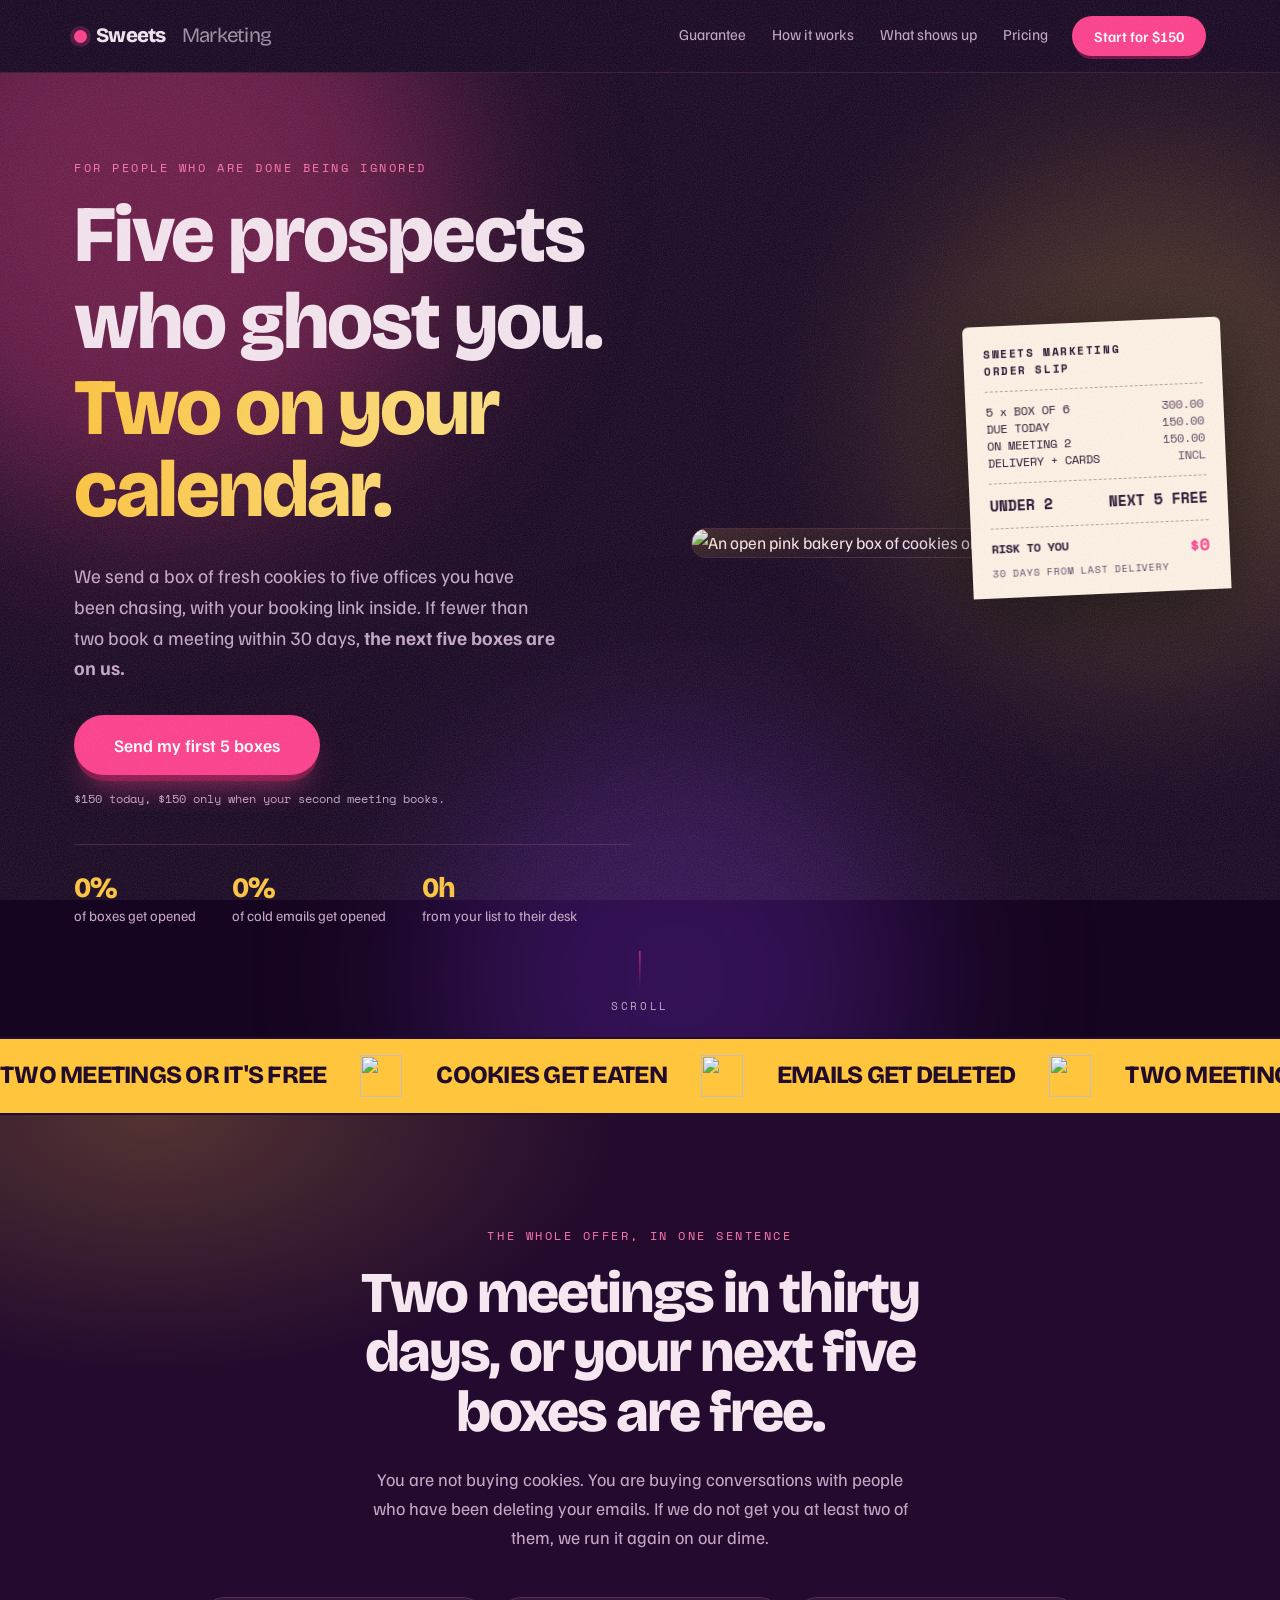
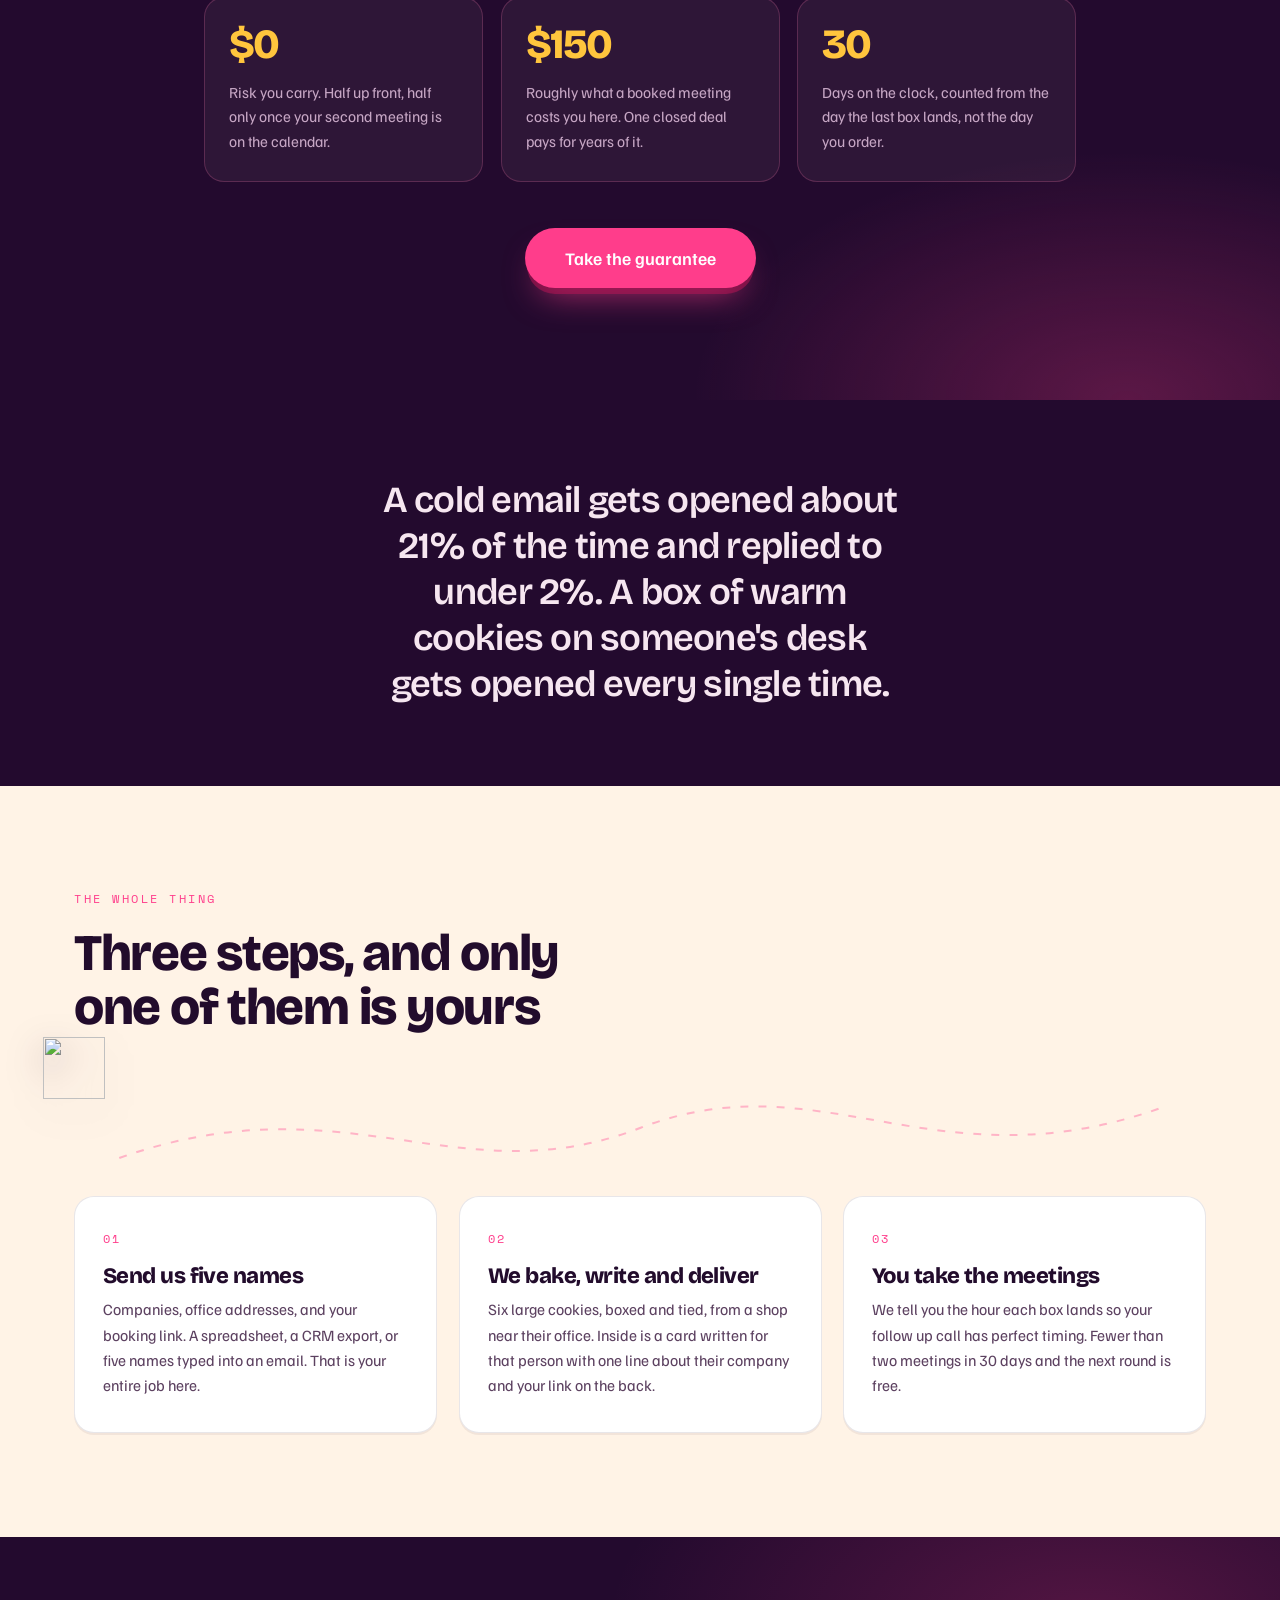
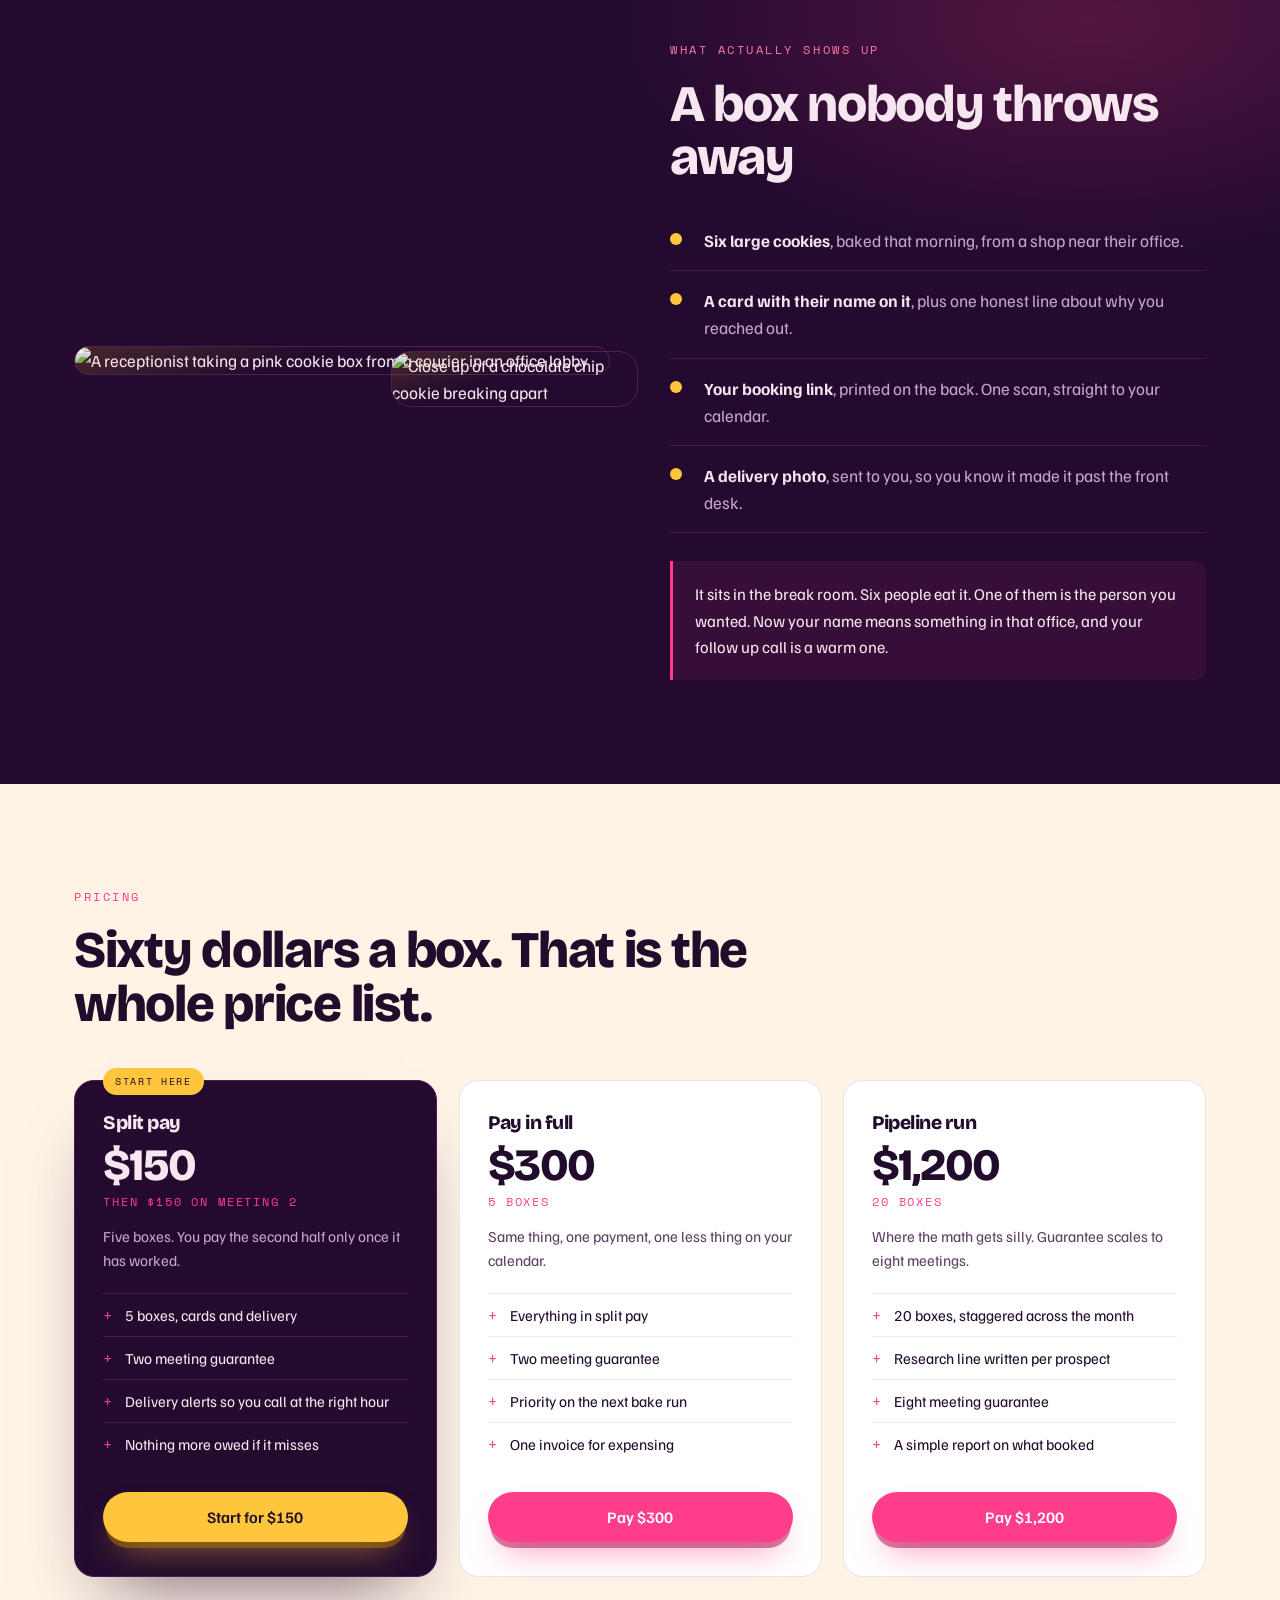
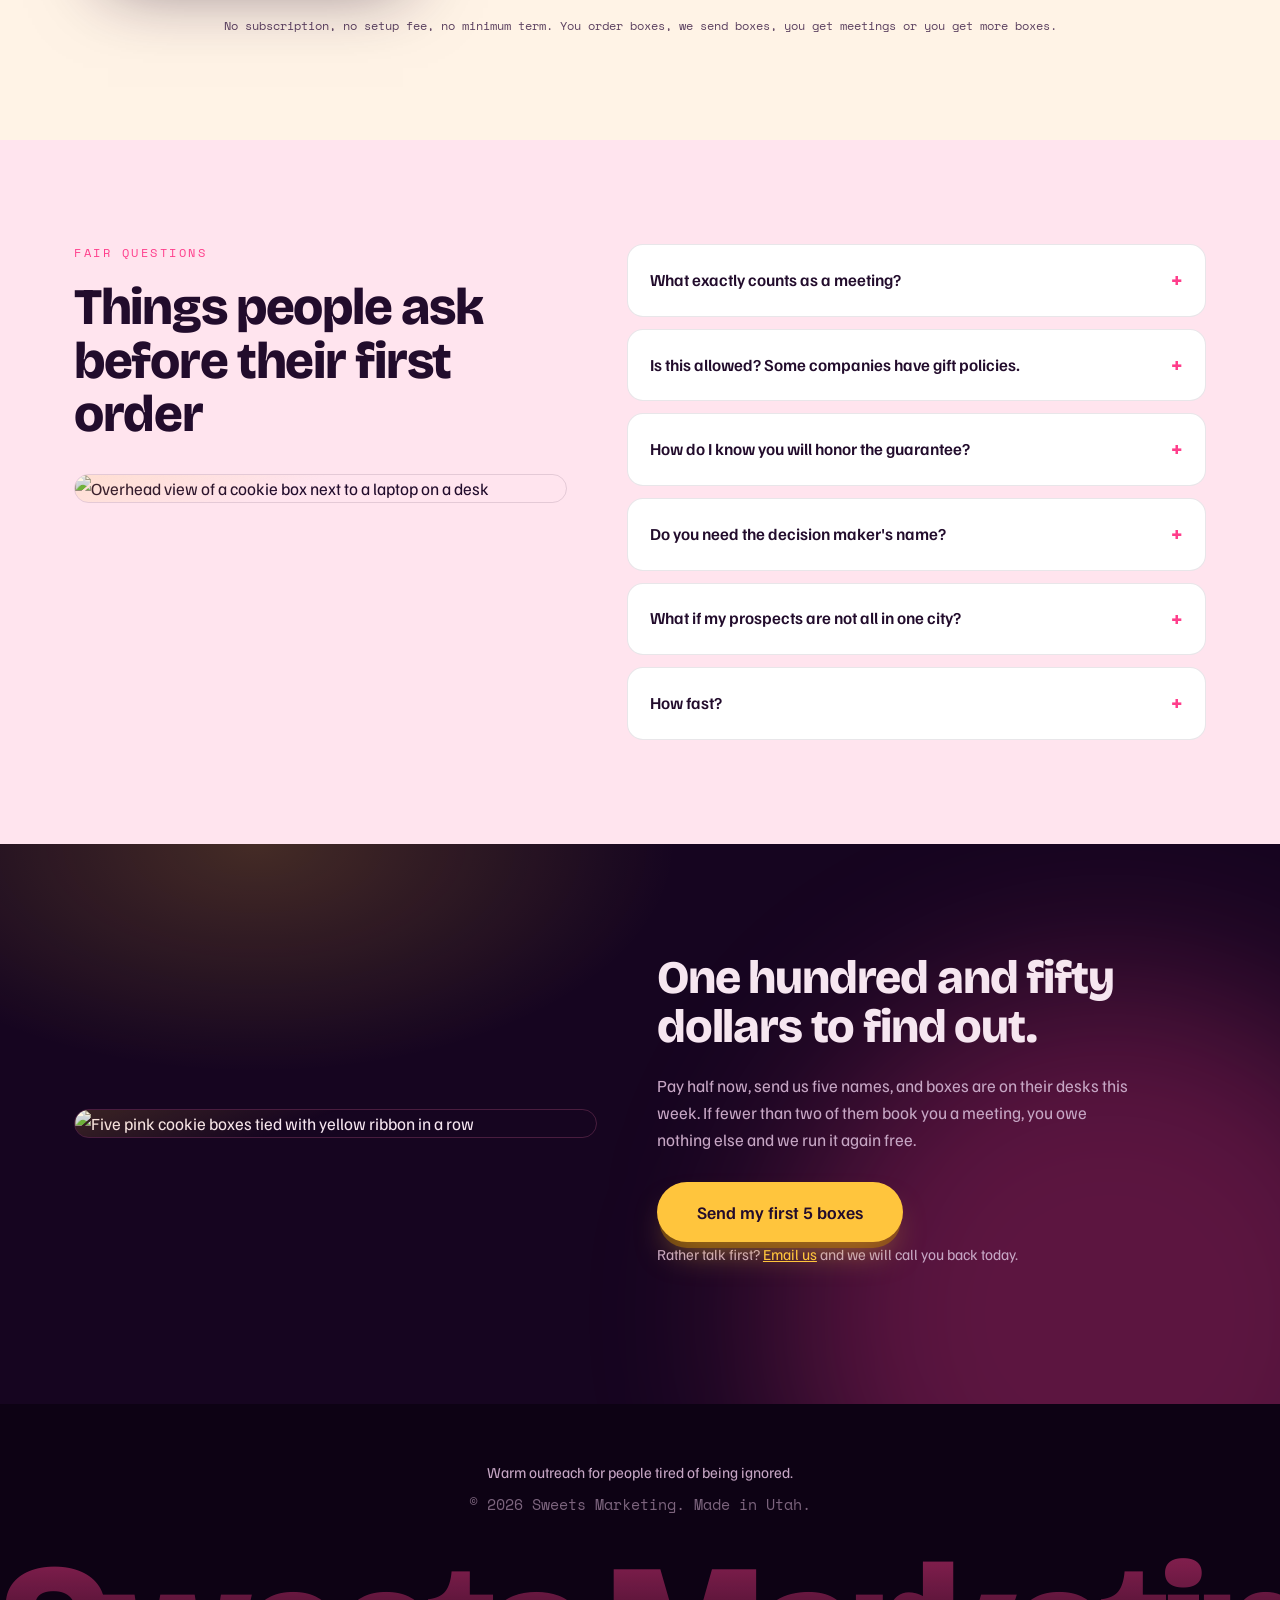
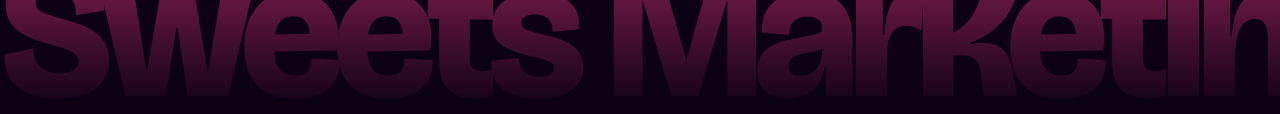
==== sweets-marketing/index.html @ 9cd5ca2c "Add files via upload" ====
<!DOCTYPE html>
<html lang="en">
<head>
<meta charset="utf-8">
<meta name="viewport" content="width=device-width, initial-scale=1">
<title>Sweets Marketing: get the meeting, or the next five boxes are free</title>
<meta name="description" content="We send fresh cookies to five prospects who have been ignoring you, with your booking link inside. If fewer than two book a meeting in 30 days, the next five boxes are on us.">
<meta property="og:title" content="Sweets Marketing">
<meta property="og:description" content="Five prospects who ghost you. Two on your calendar. Or the next five boxes are free.">
<meta property="og:type" content="website">
<link rel="icon" href="favicon.svg" type="image/svg+xml">
<link rel="preconnect" href="https://fonts.googleapis.com">
<link rel="preconnect" href="https://fonts.gstatic.com" crossorigin>
<link rel="preconnect" href="https://d8j0ntlcm91z4.cloudfront.net" crossorigin>
<link href="https://fonts.googleapis.com/css2?family=Bricolage+Grotesque:opsz,wght@12..96,400;12..96,600;12..96,800&family=Familjen+Grotesk:wght@400;500;600&family=Space+Mono:wght@400;700&display=swap" rel="stylesheet">
<link rel="stylesheet" href="styles.css">
</head>
<body>

<a class="skip" href="#main">Skip to content</a>

<!-- ============ PRELOADER ============ -->
<div class="loader" id="loader" aria-hidden="true">
  <div class="loader-panel loader-top"></div>
  <div class="loader-panel loader-bottom"></div>
  <div class="loader-mid">
    <img class="loader-cookie" src="https://d8j0ntlcm91z4.cloudfront.net/user_3GlxtuR31GnnSqn9fHPKVo3DxuT/hf_20260804_172902_8c42ba6e-61e8-413e-8ecc-aa23f983bc54.png" alt="">
    <p class="loader-word">Sweets Marketing</p>
    <div class="loader-bar"><span id="loader-fill"></span></div>
  </div>
</div>

<!-- ============ CHROME ============ -->
<div class="progress" id="progress" aria-hidden="true"></div>
<div class="cursor" id="cursor" aria-hidden="true"></div>
<div class="cursor-dot" id="cursor-dot" aria-hidden="true"></div>
<div class="grain" aria-hidden="true"></div>

<header class="nav" id="nav">
  <div class="shell nav-inner">
    <a class="wordmark" href="#top" data-magnet>
      <span class="wordmark-dot" aria-hidden="true"></span>
      Sweets<span class="wordmark-thin">Marketing</span>
    </a>
    <nav class="nav-links" aria-label="Sections">
      <a href="#guarantee">Guarantee</a>
      <a href="#how">How it works</a>
      <a href="#box">What shows up</a>
      <a href="#pricing">Pricing</a>
    </nav>
    <button class="btn btn-small" type="button" data-checkout="starter" data-magnet><span>Start for $150</span></button>
  </div>
</header>

<main id="main">

  <!-- ============ HERO ============ -->
  <section class="hero" id="top">
    <div class="blob blob-a" aria-hidden="true"></div>
    <div class="blob blob-b" aria-hidden="true"></div>
    <div class="blob blob-c" aria-hidden="true"></div>
    <canvas class="sprinkles" id="sprinkles" aria-hidden="true"></canvas>

    <div class="floaters" aria-hidden="true">
      <img class="float f1" data-depth="0.09" data-spin="14" src="https://d8j0ntlcm91z4.cloudfront.net/user_3GlxtuR31GnnSqn9fHPKVo3DxuT/hf_20260804_172902_8c42ba6e-61e8-413e-8ecc-aa23f983bc54.png" alt="">
      <img class="float f2" data-depth="0.16" data-spin="-9" src="https://d8j0ntlcm91z4.cloudfront.net/user_3GlxtuR31GnnSqn9fHPKVo3DxuT/hf_20260804_172912_1558d1ab-7e1f-42d1-8934-46a6694769d1.png" alt="">
      <img class="float f3" data-depth="0.22" data-spin="7" src="https://d8j0ntlcm91z4.cloudfront.net/user_3GlxtuR31GnnSqn9fHPKVo3DxuT/hf_20260804_172908_328d2f02-f7c8-403e-85eb-3e311b74b367.png" alt="">
      <img class="float f4" data-depth="0.12" data-spin="-16" src="https://d8j0ntlcm91z4.cloudfront.net/user_3GlxtuR31GnnSqn9fHPKVo3DxuT/hf_20260804_172916_f8839bfc-f475-4c8d-8e52-e5a1a3b38341.png" alt="">
      <img class="float f5" data-depth="0.2" data-spin="11" src="https://d8j0ntlcm91z4.cloudfront.net/user_3GlxtuR31GnnSqn9fHPKVo3DxuT/hf_20260804_172920_1b2785ac-4a11-4ca2-a032-2c6cba04c55d.png" alt="">
      <img class="float f6" data-depth="0.07" data-spin="-6" src="https://d8j0ntlcm91z4.cloudfront.net/user_3GlxtuR31GnnSqn9fHPKVo3DxuT/hf_20260804_172902_8c42ba6e-61e8-413e-8ecc-aa23f983bc54.png" alt="">
    </div>

    <div class="shell hero-grid">
      <div class="hero-copy">
        <p class="eyebrow" data-fade>For people who are done being ignored</p>

        <h1 class="hero-title">
          <span class="line"><span class="line-in">Five prospects</span></span>
          <span class="line"><span class="line-in">who ghost you.</span></span>
          <span class="line"><span class="line-in hl">Two on your calendar.</span></span>
        </h1>

        <p class="lede" data-fade>
          We send a box of fresh cookies to five offices you have been chasing, with your
          booking link inside. If fewer than two book a meeting within 30 days,
          <b>the next five boxes are on us.</b>
        </p>

        <div class="hero-cta" data-fade>
          <button class="btn btn-lg" type="button" data-checkout="starter" data-magnet><span>Send my first 5 boxes</span></button>
          <p class="hero-cta-note">$150 today, $150 only when your second meeting books.</p>
        </div>

        <ul class="hero-marks" data-fade>
          <li><strong data-count="100" data-suffix="%">0%</strong> of boxes get opened</li>
          <li><strong data-count="21" data-suffix="%">0%</strong> of cold emails get opened</li>
          <li><strong data-count="48" data-suffix="h">0h</strong> from your list to their desk</li>
        </ul>
      </div>

      <div class="hero-visual">
        <div class="hero-frame" data-reveal>
          <img class="hero-img" src="https://d8j0ntlcm91z4.cloudfront.net/user_3GlxtuR31GnnSqn9fHPKVo3DxuT/hf_20260804_170503_af47d440-0a0b-48b2-971e-ca4f7b4da004.png" alt="An open pink bakery box of cookies on an office reception desk">
        </div>

        <div class="ticket" data-tilt aria-label="Sample order">
          <div class="ticket-body">
            <p class="ticket-head">SWEETS MARKETING<br>ORDER SLIP</p>
            <div class="ticket-rule"></div>
            <dl class="ticket-lines">
              <div><dt>5 x BOX OF 6</dt><dd>300.00</dd></div>
              <div><dt>DUE TODAY</dt><dd>150.00</dd></div>
              <div><dt>ON MEETING 2</dt><dd>150.00</dd></div>
              <div><dt>DELIVERY + CARDS</dt><dd>INCL</dd></div>
            </dl>
            <div class="ticket-rule"></div>
            <div class="ticket-total"><span>UNDER 2</span><span>NEXT 5 FREE</span></div>
            <div class="ticket-rule"></div>
            <p class="ticket-out">RISK TO YOU <b>$0</b></p>
            <p class="ticket-fine">30 DAYS FROM LAST DELIVERY</p>
          </div>
          <div class="ticket-tear" aria-hidden="true"></div>
        </div>
      </div>
    </div>

    <div class="scroll-hint" aria-hidden="true"><span></span>scroll</div>
  </section>

  <!-- ============ MARQUEE ============ -->
  <div class="marquee" id="marquee" aria-hidden="true">
    <div class="marquee-track" id="marquee-track">
      <div class="marquee-set">
        <span>Two meetings or it's free</span><img src="https://d8j0ntlcm91z4.cloudfront.net/user_3GlxtuR31GnnSqn9fHPKVo3DxuT/hf_20260804_172902_8c42ba6e-61e8-413e-8ecc-aa23f983bc54.png" alt="">
        <span>Cookies get eaten</span><img src="https://d8j0ntlcm91z4.cloudfront.net/user_3GlxtuR31GnnSqn9fHPKVo3DxuT/hf_20260804_172912_1558d1ab-7e1f-42d1-8934-46a6694769d1.png" alt="">
        <span>Emails get deleted</span><img src="https://d8j0ntlcm91z4.cloudfront.net/user_3GlxtuR31GnnSqn9fHPKVo3DxuT/hf_20260804_172916_f8839bfc-f475-4c8d-8e52-e5a1a3b38341.png" alt="">
      </div>
      <div class="marquee-set">
        <span>Two meetings or it's free</span><img src="https://d8j0ntlcm91z4.cloudfront.net/user_3GlxtuR31GnnSqn9fHPKVo3DxuT/hf_20260804_172902_8c42ba6e-61e8-413e-8ecc-aa23f983bc54.png" alt="">
        <span>Cookies get eaten</span><img src="https://d8j0ntlcm91z4.cloudfront.net/user_3GlxtuR31GnnSqn9fHPKVo3DxuT/hf_20260804_172912_1558d1ab-7e1f-42d1-8934-46a6694769d1.png" alt="">
        <span>Emails get deleted</span><img src="https://d8j0ntlcm91z4.cloudfront.net/user_3GlxtuR31GnnSqn9fHPKVo3DxuT/hf_20260804_172916_f8839bfc-f475-4c8d-8e52-e5a1a3b38341.png" alt="">
      </div>
    </div>
  </div>

  <!-- ============ GUARANTEE ============ -->
  <section class="guarantee" id="guarantee">
    <img class="drift drift-a" data-depth="0.12" src="https://d8j0ntlcm91z4.cloudfront.net/user_3GlxtuR31GnnSqn9fHPKVo3DxuT/hf_20260804_172920_1b2785ac-4a11-4ca2-a032-2c6cba04c55d.png" alt="" aria-hidden="true">
    <div class="shell guarantee-inner">
      <p class="eyebrow" data-fade>The whole offer, in one sentence</p>
      <h2 class="guarantee-line" data-split>Two meetings in thirty days, or your next five boxes are free.</h2>
      <p class="guarantee-sub" data-fade>
        You are not buying cookies. You are buying conversations with people who have been
        deleting your emails. If we do not get you at least two of them, we run it again on our dime.
      </p>
      <div class="guarantee-grid">
        <div class="gcard" data-tilt>
          <span class="gcard-num">$0</span>
          <p>Risk you carry. Half up front, half only once your second meeting is on the calendar.</p>
        </div>
        <div class="gcard" data-tilt>
          <span class="gcard-num">$150</span>
          <p>Roughly what a booked meeting costs you here. One closed deal pays for years of it.</p>
        </div>
        <div class="gcard" data-tilt>
          <span class="gcard-num">30</span>
          <p>Days on the clock, counted from the day the last box lands, not the day you order.</p>
        </div>
      </div>
      <button class="btn btn-lg" type="button" data-checkout="starter" data-magnet><span>Take the guarantee</span></button>
    </div>
  </section>

  <!-- ============ BAND ============ -->
  <section class="band">
    <div class="shell">
      <p class="band-line" data-split>
        A cold email gets opened about 21% of the time and replied to under 2%.
        A box of warm cookies on someone's desk gets opened every single time.
      </p>
    </div>
  </section>

  <!-- ============ JOURNEY ============ -->
  <section class="how" id="how">
    <div class="how-sticky">
      <div class="shell">
        <p class="eyebrow eyebrow-dark" data-fade>The whole thing</p>
        <h2 class="section-title" data-split>Three steps, and only one of them is yours</h2>

        <div class="track" aria-hidden="true">
          <svg class="track-svg" viewBox="0 0 1000 120" preserveAspectRatio="none">
            <path id="journey" d="M 40 90 C 240 10, 340 130, 500 60 C 660 -10, 760 120, 960 40" fill="none" stroke="rgba(255,61,139,.35)" stroke-width="2" stroke-dasharray="7 9"/>
          </svg>
          <img class="traveler" id="traveler" src="https://d8j0ntlcm91z4.cloudfront.net/user_3GlxtuR31GnnSqn9fHPKVo3DxuT/hf_20260804_172902_8c42ba6e-61e8-413e-8ecc-aa23f983bc54.png" alt="">
        </div>

        <ol class="steps">
          <li class="step" data-tilt>
            <span class="step-num">01</span>
            <h3>Send us five names</h3>
            <p>Companies, office addresses, and your booking link. A spreadsheet, a CRM export, or five names typed into an email. That is your entire job here.</p>
          </li>
          <li class="step" data-tilt>
            <span class="step-num">02</span>
            <h3>We bake, write and deliver</h3>
            <p>Six large cookies, boxed and tied, from a shop near their office. Inside is a card written for that person with one line about their company and your link on the back.</p>
          </li>
          <li class="step" data-tilt>
            <span class="step-num">03</span>
            <h3>You take the meetings</h3>
            <p>We tell you the hour each box lands so your follow up call has perfect timing. Fewer than two meetings in 30 days and the next round is free.</p>
          </li>
        </ol>
      </div>
    </div>
  </section>

  <!-- ============ WHAT SHOWS UP ============ -->
  <section class="box" id="box">
    <img class="drift drift-b" data-depth="0.14" src="https://d8j0ntlcm91z4.cloudfront.net/user_3GlxtuR31GnnSqn9fHPKVo3DxuT/hf_20260804_172908_328d2f02-f7c8-403e-85eb-3e311b74b367.png" alt="" aria-hidden="true">
    <div class="shell box-grid">
      <div class="box-media">
        <div class="hero-frame" data-reveal>
          <img src="https://d8j0ntlcm91z4.cloudfront.net/user_3GlxtuR31GnnSqn9fHPKVo3DxuT/hf_20260804_170503_28b94e20-8cf7-42d7-bd3f-cec76562b322.png" alt="A receptionist taking a pink cookie box from a courier in an office lobby">
        </div>
        <div class="hero-frame box-media-small" data-reveal>
          <img src="https://d8j0ntlcm91z4.cloudfront.net/user_3GlxtuR31GnnSqn9fHPKVo3DxuT/hf_20260804_170503_6a5fad63-2c17-450f-860f-5d8840170157.png" alt="Close up of a chocolate chip cookie breaking apart">
        </div>
      </div>
      <div class="box-copy">
        <p class="eyebrow" data-fade>What actually shows up</p>
        <h2 class="section-title" data-split>A box nobody throws away</h2>
        <ul class="box-list">
          <li data-fade><b>Six large cookies</b>, baked that morning, from a shop near their office.</li>
          <li data-fade><b>A card with their name on it</b>, plus one honest line about why you reached out.</li>
          <li data-fade><b>Your booking link</b>, printed on the back. One scan, straight to your calendar.</li>
          <li data-fade><b>A delivery photo</b>, sent to you, so you know it made it past the front desk.</li>
        </ul>
        <p class="box-kicker" data-fade>
          It sits in the break room. Six people eat it. One of them is the person you wanted.
          Now your name means something in that office, and your follow up call is a warm one.
        </p>
      </div>
    </div>
  </section>

  <!-- ============ PRICING ============ -->
  <section class="pricing" id="pricing">
    <div class="shell">
      <p class="eyebrow" data-fade>Pricing</p>
      <h2 class="section-title" data-split>Sixty dollars a box. That is the whole price list.</h2>

      <div class="plans">
        <article class="plan plan-lead" data-tilt>
          <span class="plan-tag">Start here</span>
          <img class="plan-cake" src="https://d8j0ntlcm91z4.cloudfront.net/user_3GlxtuR31GnnSqn9fHPKVo3DxuT/hf_20260804_172912_1558d1ab-7e1f-42d1-8934-46a6694769d1.png" alt="" aria-hidden="true">
          <h3 class="plan-name">Split pay</h3>
          <p class="plan-price">$150<span>then $150 on meeting 2</span></p>
          <p class="plan-sub">Five boxes. You pay the second half only once it has worked.</p>
          <ul class="plan-list">
            <li>5 boxes, cards and delivery</li>
            <li>Two meeting guarantee</li>
            <li>Delivery alerts so you call at the right hour</li>
            <li>Nothing more owed if it misses</li>
          </ul>
          <button class="btn btn-block btn-alt" type="button" data-checkout="starter" data-magnet><span>Start for $150</span></button>
        </article>

        <article class="plan" data-tilt>
          <h3 class="plan-name">Pay in full</h3>
          <p class="plan-price">$300<span>5 boxes</span></p>
          <p class="plan-sub">Same thing, one payment, one less thing on your calendar.</p>
          <ul class="plan-list">
            <li>Everything in split pay</li>
            <li>Two meeting guarantee</li>
            <li>Priority on the next bake run</li>
            <li>One invoice for expensing</li>
          </ul>
          <button class="btn btn-block" type="button" data-checkout="full" data-magnet><span>Pay $300</span></button>
        </article>

        <article class="plan" data-tilt>
          <h3 class="plan-name">Pipeline run</h3>
          <p class="plan-price">$1,200<span>20 boxes</span></p>
          <p class="plan-sub">Where the math gets silly. Guarantee scales to eight meetings.</p>
          <ul class="plan-list">
            <li>20 boxes, staggered across the month</li>
            <li>Research line written per prospect</li>
            <li>Eight meeting guarantee</li>
            <li>A simple report on what booked</li>
          </ul>
          <button class="btn btn-block" type="button" data-checkout="pipeline" data-magnet><span>Pay $1,200</span></button>
        </article>
      </div>
      <p class="pricing-fine" data-fade>No subscription, no setup fee, no minimum term. You order boxes, we send boxes, you get meetings or you get more boxes.</p>
    </div>
  </section>

  <!-- ============ FAQ ============ -->
  <section class="faq" id="faq">
    <img class="drift drift-c" data-depth="0.1" src="https://d8j0ntlcm91z4.cloudfront.net/user_3GlxtuR31GnnSqn9fHPKVo3DxuT/hf_20260804_172916_f8839bfc-f475-4c8d-8e52-e5a1a3b38341.png" alt="" aria-hidden="true">
    <div class="shell faq-grid">
      <div>
        <p class="eyebrow eyebrow-dark" data-fade>Fair questions</p>
        <h2 class="section-title" data-split>Things people ask before their first order</h2>
        <div class="hero-frame faq-img" data-reveal>
          <img src="https://d8j0ntlcm91z4.cloudfront.net/user_3GlxtuR31GnnSqn9fHPKVo3DxuT/hf_20260804_170503_d6365096-815d-4d99-bb5e-4ed718510445.png" alt="Overhead view of a cookie box next to a laptop on a desk">
        </div>
      </div>
      <div class="faq-list">
        <details data-fade>
          <summary>What exactly counts as a meeting?</summary>
          <div class="faq-body"><p>A scheduled call or in person meeting with someone at one of the five companies, booked within 30 days of the last delivery. Booked through your link or booked on a follow up call, either counts. If they book and then no show, that still counts on our side, but tell us and we will usually send another box anyway.</p></div>
        </details>
        <details data-fade>
          <summary>Is this allowed? Some companies have gift policies.</summary>
          <div class="faq-body"><p>Most gift policies set a dollar limit, usually somewhere between $25 and $100 per person. A box of cookies split across an office sits well under that. If a prospect works somewhere strict, tell us and we swap them for someone else at no charge.</p></div>
        </details>
        <details data-fade>
          <summary>How do I know you will honor the guarantee?</summary>
          <div class="faq-body"><p>Because half your money is still in your pocket. You pay $150 up front and the second $150 only after your second meeting is on the calendar. If we miss, you never pay it, and you still get five more boxes. That is the whole mechanism, there is no claim form.</p></div>
        </details>
        <details data-fade>
          <summary>Do you need the decision maker's name?</summary>
          <div class="faq-body"><p>Helps a lot, but no. A box addressed to the office with the right job title on the card gets walked to the right desk more often than you would think.</p></div>
        </details>
        <details data-fade>
          <summary>What if my prospects are not all in one city?</summary>
          <div class="faq-body"><p>Fine. We source from a bakery near each office, so five boxes can go to five different states on the same day.</p></div>
        </details>
        <details data-fade>
          <summary>How fast?</summary>
          <div class="faq-body"><p>Send your list today, boxes are on desks within two business days for most US cities.</p></div>
        </details>
      </div>
    </div>
  </section>

  <!-- ============ CTA ============ -->
  <section class="cta" id="start">
    <div class="blob blob-d" aria-hidden="true"></div>
    <img class="cta-cake" id="cta-cake" src="https://d8j0ntlcm91z4.cloudfront.net/user_3GlxtuR31GnnSqn9fHPKVo3DxuT/hf_20260804_172925_a527936e-8e26-4553-9ed4-d4f470fb6cd8.png" alt="" aria-hidden="true">
    <div class="shell cta-inner">
      <div class="hero-frame cta-frame" data-reveal>
        <img src="https://d8j0ntlcm91z4.cloudfront.net/user_3GlxtuR31GnnSqn9fHPKVo3DxuT/hf_20260804_170503_cc909a41-474c-4452-be23-ad6ce0b92c6b.png" alt="Five pink cookie boxes tied with yellow ribbon in a row">
      </div>
      <div class="cta-copy">
        <h2 data-split>One hundred and fifty dollars to find out.</h2>
        <p data-fade>
          Pay half now, send us five names, and boxes are on their desks this week.
          If fewer than two of them book you a meeting, you owe nothing else and we run it again free.
        </p>

        <button class="btn btn-alt btn-lg" type="button" data-checkout="starter" data-magnet><span>Send my first 5 boxes</span></button>

        <p class="cta-alt">Rather talk first? <a href="mailto:aj@sweetsmarketing.com">Email us</a> and we will call you back today.</p>
      </div>
    </div>
  </section>

</main>

<footer class="foot">
  <div class="shell foot-inner">
    <p class="foot-tag">Warm outreach for people tired of being ignored.</p>
    <p class="foot-fine">&copy; <span id="year">2026</span> Sweets Marketing. Made in Utah.</p>
  </div>
  <div class="foot-giant" id="foot-giant" aria-hidden="true">Sweets Marketing</div>
</footer>

<!-- ============ CHECKOUT MODAL ============ -->
<div class="modal" id="checkout-modal" role="dialog" aria-modal="true" aria-labelledby="modal-title" hidden>
  <div class="modal-scrim" data-close-modal></div>
  <div class="modal-card" role="document">
    <button class="modal-x" type="button" data-close-modal aria-label="Close checkout">&times;</button>

    <div class="modal-head">
      <img class="modal-cookie" src="https://d8j0ntlcm91z4.cloudfront.net/user_3GlxtuR31GnnSqn9fHPKVo3DxuT/hf_20260804_172902_8c42ba6e-61e8-413e-8ecc-aa23f983bc54.png" alt="" aria-hidden="true">
      <div>
        <h2 class="modal-title" id="modal-title">Send my first 5 boxes</h2>
        <p class="modal-sub" id="modal-sub">$150 today, $150 when your second meeting books.</p>
      </div>
    </div>

    <div class="modal-guarantee">Two meetings in 30 days or your next five boxes are free.</div>

    <div class="modal-body">
      <div id="checkout-mount"></div>
      <div class="modal-state" id="modal-state">
        <span class="modal-spinner" aria-hidden="true"></span>
        <p>Loading secure checkout</p>
      </div>
    </div>

    <p class="modal-fine">Payments handled by Stripe. We never see your card details.</p>
  </div>
</div>

<script src="https://js.stripe.com/v3/"></script>
<script src="https://cdn.jsdelivr.net/npm/lenis@1.1.14/dist/lenis.min.js"></script>
<script src="https://cdn.jsdelivr.net/npm/gsap@3.12.5/dist/gsap.min.js"></script>
<script src="https://cdn.jsdelivr.net/npm/gsap@3.12.5/dist/ScrollTrigger.min.js"></script>
<script src="https://cdn.jsdelivr.net/npm/gsap@3.12.5/dist/MotionPathPlugin.min.js"></script>
<script src="config.js"></script>
<script src="checkout.js"></script>
<script src="app.js"></script>
</body>
</html>
---- sweets-marketing/styles.css ----
/* ============================================================
   SWEETS MARKETING
   Palette : deep plum canvas, icing pink, butter yellow, paper
   Display : Bricolage Grotesque | Body : Familjen Grotesk
   Utility : Space Mono

   IMPORTANT: everything is VISIBLE by default. Animation start
   states only apply once app.js adds .js-ready to <html>, so if
   the CDN scripts fail the page still renders fully.
   ============================================================ */

:root{
  --plum-900:#160520;
  --plum-800:#230A2E;
  --plum-700:#33113F;
  --plum-600:#4A1A56;

  --icing:#FF3D8B;
  --icing-2:#FF77AE;
  --butter:#FFC53D;
  --paper:#FFF3E6;
  --blush:#FFE4EE;
  --ink:#220C2C;
  --ink-soft:#5C4160;
  --on-dark:#F6E6F0;
  --on-dark-soft:#C6A6C4;

  --shell:1180px;
  --r:20px;
  --ease:cubic-bezier(.22,1,.36,1);
}

*,*::before,*::after{box-sizing:border-box}

html{-webkit-text-size-adjust:100%}
html.lenis,html.lenis body{height:auto}
.lenis.lenis-smooth{scroll-behavior:auto !important}

body{
  margin:0;
  background:var(--plum-900);
  color:var(--on-dark);
  font-family:"Familjen Grotesk",system-ui,-apple-system,sans-serif;
  font-size:17px;
  line-height:1.6;
  overflow-x:hidden;
  -webkit-font-smoothing:antialiased;
}

img{max-width:100%;display:block}
a{color:inherit}

.shell{width:100%;max-width:var(--shell);margin:0 auto;padding:0 24px;position:relative;z-index:2}

.sr-only{position:absolute;width:1px;height:1px;padding:0;margin:-1px;overflow:hidden;clip:rect(0 0 0 0);white-space:nowrap;border:0}
.skip{position:absolute;left:-9999px;top:8px;z-index:999;background:var(--butter);color:var(--ink);padding:10px 16px;border-radius:8px;text-decoration:none;font-weight:600}
.skip:focus{left:16px}
:focus-visible{outline:3px solid var(--butter);outline-offset:3px;border-radius:4px}

/* ---------------- type ---------------- */

h1,h2,h3{font-family:"Bricolage Grotesque",system-ui,sans-serif;font-weight:800;letter-spacing:-0.025em;line-height:1.02;margin:0}
h1{font-size:clamp(2.7rem,6.6vw,5rem)}
.section-title{font-size:clamp(2rem,4.2vw,3.2rem);line-height:1.05;margin:0 0 10px}

.eyebrow{font-family:"Space Mono",monospace;font-size:.72rem;letter-spacing:.22em;text-transform:uppercase;color:var(--icing-2);margin:0 0 18px}
.eyebrow-dark{color:var(--icing)}

.hl{
  background:linear-gradient(92deg,var(--butter) 0%,#FFE58A 40%,var(--butter) 70%,#FFDD6B 100%);
  background-size:220% 100%;
  -webkit-background-clip:text;background-clip:text;
  color:transparent;
  animation:shimmer 7s linear infinite;
}
@keyframes shimmer{to{background-position:220% 0}}

/* ---------------- loader ---------------- */

.loader{position:fixed;inset:0;z-index:900;pointer-events:none}
.loader-panel{position:absolute;left:0;width:100%;height:50.2%;background:var(--plum-900);will-change:transform}
.loader-top{top:0}
.loader-bottom{bottom:0}
.loader-mid{position:absolute;inset:0;display:grid;place-content:center;justify-items:center;gap:16px;z-index:2}
.loader-cookie{width:84px;height:84px;object-fit:contain;filter:drop-shadow(0 14px 28px rgba(255,61,139,.4))}
.loader-word{margin:0;font-family:"Bricolage Grotesque",sans-serif;font-weight:800;font-size:1.5rem;letter-spacing:-0.03em}
.loader-bar{width:190px;height:3px;background:rgba(255,119,174,.22);border-radius:99px;overflow:hidden}
.loader-bar span{display:block;height:100%;width:0;background:var(--icing);border-radius:99px}
html:not(.js-ready) .loader{display:none}

/* ---------------- chrome ---------------- */

.progress{position:fixed;top:0;left:0;height:3px;width:100%;transform:scaleX(0);transform-origin:0 50%;background:linear-gradient(90deg,var(--icing),var(--butter));z-index:80}

.cursor,.cursor-dot{position:fixed;top:0;left:0;border-radius:50%;pointer-events:none;z-index:95;opacity:0;mix-blend-mode:screen}
.cursor{width:38px;height:38px;margin:-19px 0 0 -19px;background:radial-gradient(circle,rgba(255,61,139,.55),rgba(255,61,139,0) 70%)}
.cursor-dot{width:7px;height:7px;margin:-3.5px 0 0 -3.5px;background:var(--butter)}
@media (hover:none),(pointer:coarse){.cursor,.cursor-dot{display:none}}

.grain{
  position:fixed;inset:0;z-index:70;pointer-events:none;opacity:.16;
  background-image:url("data:image/svg+xml,%3Csvg xmlns='http://www.w3.org/2000/svg' width='140' height='140'%3E%3Cfilter id='n'%3E%3CfeTurbulence type='fractalNoise' baseFrequency='.85' numOctaves='3'/%3E%3C/filter%3E%3Crect width='100%25' height='100%25' filter='url(%23n)'/%3E%3C/svg%3E");
}

/* ---------------- buttons ---------------- */

.btn{
  position:relative;display:inline-block;overflow:hidden;
  background:var(--icing);color:#fff;
  font-family:"Familjen Grotesk",sans-serif;font-weight:600;font-size:1rem;
  border:0;border-radius:999px;padding:15px 30px;
  text-decoration:none;cursor:pointer;text-align:center;
  box-shadow:0 8px 0 -2px rgba(180,20,85,.55),0 18px 34px -14px rgba(255,61,139,.7);
  transition:transform .3s var(--ease),box-shadow .3s var(--ease);
  will-change:transform;
}
.btn span{position:relative;z-index:2}
.btn::before{
  content:"";position:absolute;inset:0;z-index:1;
  background:linear-gradient(120deg,#FF5FA2,#FF9AC4);
  transform:translateY(101%);transition:transform .45s var(--ease);
}
.btn:hover::before{transform:translateY(0)}
.btn:active{transform:translateY(3px)}

.btn-alt{background:var(--butter);color:var(--ink);box-shadow:0 8px 0 -2px rgba(180,120,0,.5),0 18px 34px -14px rgba(255,197,61,.6)}
.btn-alt::before{background:linear-gradient(120deg,#FFD76F,#FFF0BE)}
.btn-small{padding:11px 22px;font-size:.92rem;box-shadow:0 5px 0 -2px rgba(180,20,85,.55)}
.btn-block{display:block;width:100%}

/* ---------------- nav ---------------- */

.nav{position:sticky;top:0;z-index:60;background:rgba(22,5,32,.72);backdrop-filter:blur(14px);border-bottom:1px solid rgba(255,119,174,.14);transition:transform .4s var(--ease)}
.nav.is-hidden{transform:translateY(-105%)}
.nav-inner{display:flex;align-items:center;gap:24px;height:72px}

.wordmark{font-family:"Bricolage Grotesque",sans-serif;font-weight:800;font-size:1.28rem;letter-spacing:-0.035em;text-decoration:none;display:flex;align-items:center;gap:9px;will-change:transform}
.wordmark-thin{font-weight:400;opacity:.62;margin-left:.34em}
.wordmark-dot{width:13px;height:13px;border-radius:50%;background:var(--icing);box-shadow:0 0 0 4px rgba(255,61,139,.22);flex:none;animation:pulse 2.6s var(--ease) infinite}
@keyframes pulse{0%,100%{box-shadow:0 0 0 4px rgba(255,61,139,.22)}50%{box-shadow:0 0 0 9px rgba(255,61,139,.05)}}

.nav-links{display:flex;gap:26px;margin-left:auto;font-size:.95rem}
.nav-links a{text-decoration:none;color:var(--on-dark-soft);position:relative;padding-bottom:3px}
.nav-links a::after{content:"";position:absolute;left:0;bottom:0;width:100%;height:2px;background:var(--butter);transform:scaleX(0);transform-origin:100% 50%;transition:transform .4s var(--ease)}
.nav-links a:hover{color:var(--butter)}
.nav-links a:hover::after{transform:scaleX(1);transform-origin:0 50%}

/* ---------------- ambient blobs ---------------- */

.blob{position:absolute;border-radius:50%;filter:blur(90px);pointer-events:none;z-index:0;will-change:transform}
.blob-a{width:620px;height:620px;top:-180px;left:-160px;background:rgba(255,61,139,.36);animation:drift1 22s ease-in-out infinite}
.blob-b{width:520px;height:520px;top:8%;right:-140px;background:rgba(255,197,61,.2);animation:drift2 27s ease-in-out infinite}
.blob-c{width:480px;height:480px;bottom:-180px;left:34%;background:rgba(148,61,255,.24);animation:drift3 31s ease-in-out infinite}
.blob-d{width:660px;height:660px;bottom:-240px;right:-160px;background:rgba(255,61,139,.3);animation:drift2 25s ease-in-out infinite}
@keyframes drift1{50%{transform:translate3d(80px,60px,0) scale(1.14)}}
@keyframes drift2{50%{transform:translate3d(-90px,50px,0) scale(1.1)}}
@keyframes drift3{50%{transform:translate3d(60px,-70px,0) scale(1.18)}}

/* ---------------- hero ---------------- */

.hero{position:relative;padding:86px 0 110px;overflow:hidden;isolation:isolate}
.sprinkles{position:absolute;inset:0;width:100%;height:100%;z-index:1;pointer-events:none}
.hero-grid{display:grid;grid-template-columns:minmax(0,1.04fr) minmax(0,.96fr);gap:60px;align-items:center}

.hero-title{margin-bottom:4px}
.line{display:block;overflow:hidden;padding-bottom:.06em}
.line-in{display:block;will-change:transform}

.lede{font-size:1.2rem;color:var(--on-dark-soft);max-width:44ch;margin:24px 0 32px}

.hero-marks{list-style:none;margin:36px 0 0;padding:28px 0 0;border-top:1px solid rgba(255,119,174,.2);display:flex;flex-wrap:wrap;gap:14px 36px;font-size:.9rem;color:var(--on-dark-soft)}
.hero-marks strong{display:block;font-family:"Bricolage Grotesque",sans-serif;font-size:1.75rem;font-weight:800;color:var(--butter);letter-spacing:-0.03em;line-height:1.1;font-variant-numeric:tabular-nums}

/* floating cutouts */
.floaters{position:absolute;inset:0;z-index:1;pointer-events:none}
.float{position:absolute;object-fit:contain;will-change:transform;filter:drop-shadow(0 24px 34px rgba(0,0,0,.5))}
.f1{width:120px;top:12%;left:4%}
.f2{width:150px;top:64%;left:1%}
.f3{width:130px;bottom:6%;left:42%}
.f4{width:104px;top:6%;right:38%}
.f5{width:140px;bottom:12%;right:3%}
.f6{width:78px;top:44%;right:46%;opacity:.75}
@media (max-width:960px){.f3,.f4,.f6{display:none}.f1,.f2,.f5{opacity:.42}}

/* framed images with wipe reveal */
.hero-frame{position:relative;overflow:hidden;border-radius:var(--r);border:1px solid rgba(255,119,174,.22);box-shadow:0 40px 80px -34px rgba(0,0,0,.9)}
.hero-frame img{width:100%;will-change:transform}
.hero-frame::after{content:"";position:absolute;inset:0;background:linear-gradient(160deg,rgba(255,197,61,.16),transparent 45%);pointer-events:none}

.hero-visual{position:relative;z-index:2}

/* order slip */
.ticket{position:absolute;right:-20px;bottom:-48px;width:258px;transform:rotate(-2.5deg);filter:drop-shadow(0 20px 38px rgba(0,0,0,.6));will-change:transform;z-index:3}
.ticket-body{background:var(--paper);color:var(--ink);padding:20px 20px 16px;border-radius:6px 6px 0 0;font-family:"Space Mono",monospace;font-size:.72rem;line-height:1.5}
.ticket-tear{height:12px;background:var(--paper);-webkit-mask:conic-gradient(from -45deg at 50% 0,#000 90deg,transparent 0) 50%/12px 100% repeat-x;mask:conic-gradient(from -45deg at 50% 0,#000 90deg,transparent 0) 50%/12px 100% repeat-x}
.ticket-head{margin:0;font-weight:700;letter-spacing:.14em;font-size:.7rem}
.ticket-rule{border-top:1px dashed rgba(34,12,44,.35);margin:11px 0}
.ticket-lines{margin:0}
.ticket-lines div{display:flex;justify-content:space-between;gap:10px}
.ticket-lines dt,.ticket-lines dd{margin:0}
.ticket-lines dd{color:var(--ink-soft)}
.ticket-total{display:flex;justify-content:space-between;font-weight:700;font-size:.92rem}
.ticket-out{margin:0;display:flex;justify-content:space-between;font-weight:700}
.ticket-out b{color:var(--icing);font-size:1.05rem}
.ticket-fine{margin:2px 0 0;font-size:.62rem;letter-spacing:.08em;color:var(--ink-soft)}

.scroll-hint{position:absolute;left:50%;bottom:22px;transform:translateX(-50%);z-index:3;font-family:"Space Mono",monospace;font-size:.66rem;letter-spacing:.24em;text-transform:uppercase;color:var(--on-dark-soft);display:flex;flex-direction:column;align-items:center;gap:9px}
.scroll-hint span{width:1px;height:38px;background:linear-gradient(var(--icing),transparent);animation:hint 2s var(--ease) infinite}
@keyframes hint{0%{transform:scaleY(0);transform-origin:0 0}50%{transform:scaleY(1);transform-origin:0 0}51%{transform:scaleY(1);transform-origin:0 100%}100%{transform:scaleY(0);transform-origin:0 100%}}

/* ---------------- marquee ---------------- */

.marquee{background:var(--butter);color:var(--ink);padding:16px 0;overflow:hidden;border-top:2px solid var(--ink);border-bottom:2px solid var(--ink)}
.marquee-track{display:flex;width:max-content;will-change:transform}
.marquee-set{display:flex;align-items:center;gap:34px;padding-right:34px}
.marquee-set span{font-family:"Bricolage Grotesque",sans-serif;font-weight:800;font-size:1.55rem;letter-spacing:-0.03em;white-space:nowrap;text-transform:uppercase}
.marquee-set img{width:42px;height:42px;object-fit:contain;animation:spin 6s linear infinite}
@keyframes spin{to{transform:rotate(360deg)}}

/* ---------------- band ---------------- */

.band{background:var(--plum-800);padding:78px 0}
.band-line{margin:0;text-align:center;font-family:"Bricolage Grotesque",sans-serif;font-weight:600;font-size:clamp(1.3rem,3.1vw,2.3rem);line-height:1.25;letter-spacing:-0.02em;max-width:22ch;margin-inline:auto}

/* split-text words */
.word{display:inline-block;overflow:hidden;vertical-align:top}
.word-in{display:inline-block;will-change:transform}

/* ---------------- journey ---------------- */

.how{background:var(--paper);color:var(--ink);padding:104px 0}
.how .eyebrow-dark{color:var(--icing)}
.how .section-title{margin-bottom:34px;max-width:16ch}

.track{position:relative;height:120px;margin:0 0 8px}
.track-svg{width:100%;height:120px;display:block}
.traveler{position:absolute;top:0;left:0;width:62px;height:62px;object-fit:contain;margin:-31px 0 0 -31px;filter:drop-shadow(0 12px 18px rgba(34,12,44,.35));will-change:transform}

.steps{list-style:none;margin:0;padding:0;display:grid;grid-template-columns:repeat(3,1fr);gap:22px}
.step{position:relative;background:#fff;border:1px solid rgba(34,12,44,.1);border-radius:var(--r);padding:32px 28px 34px;box-shadow:0 2px 0 rgba(34,12,44,.06);transform-style:preserve-3d;will-change:transform;overflow:hidden}
.step::after{content:"";position:absolute;inset:0;background:radial-gradient(320px circle at var(--mx,50%) var(--my,50%),rgba(255,61,139,.12),transparent 60%);opacity:0;transition:opacity .4s var(--ease);pointer-events:none}
.step:hover::after{opacity:1}
.step-num{font-family:"Space Mono",monospace;font-size:.78rem;letter-spacing:.2em;color:var(--icing);display:block;margin-bottom:16px}
.step h3{font-size:1.38rem;margin-bottom:10px}
.step p{margin:0;color:var(--ink-soft);font-size:.98rem}

/* ---------------- what shows up ---------------- */

.box{position:relative;padding:104px 0;overflow:hidden;background:radial-gradient(800px 400px at 85% 10%,rgba(255,61,139,.22),transparent 60%),var(--plum-800)}
.drift{position:absolute;object-fit:contain;pointer-events:none;z-index:1;will-change:transform;filter:drop-shadow(0 20px 30px rgba(0,0,0,.45))}
.drift-a{width:190px;top:6%;right:2%;opacity:.5}
.drift-b{width:150px;bottom:4%;left:2%;opacity:.42}
@media (max-width:960px){.drift{display:none}}

.box-grid{display:grid;grid-template-columns:minmax(0,1fr) minmax(0,1fr);gap:60px;align-items:center}
.box-media{position:relative}
.box-media-small{position:absolute;right:-28px;bottom:-32px;width:46%}
.box-list{list-style:none;margin:26px 0 0;padding:0}
.box-list li{padding:16px 0 16px 34px;position:relative;border-bottom:1px solid rgba(255,119,174,.16);color:var(--on-dark-soft)}
.box-list li::before{content:"";position:absolute;left:0;top:22px;width:12px;height:12px;border-radius:50%;background:var(--butter)}
.box-list b{color:var(--on-dark)}
.box-kicker{margin:28px 0 0;padding:20px 22px;border-left:3px solid var(--icing);background:rgba(255,61,139,.09);border-radius:0 12px 12px 0;font-size:1.02rem;color:var(--on-dark)}

/* ---------------- pricing ---------------- */

.pricing{background:var(--paper);color:var(--ink);padding:104px 0}
.pricing .eyebrow{color:var(--icing)}
.pricing .section-title{margin-bottom:48px;max-width:22ch}

.plans{display:grid;grid-template-columns:repeat(3,1fr);gap:22px;align-items:stretch}
.plan{position:relative;background:#fff;border:1px solid rgba(34,12,44,.1);border-radius:var(--r);padding:32px 28px 34px;display:flex;flex-direction:column;transform-style:preserve-3d;will-change:transform}
.plan-lead{background:var(--plum-800);color:var(--on-dark);border-color:var(--plum-600);box-shadow:0 40px 70px -34px rgba(34,12,44,.6)}
.plan-cake{position:absolute;top:-46px;right:-22px;width:96px;object-fit:contain;filter:drop-shadow(0 14px 22px rgba(0,0,0,.4));animation:bob 5s ease-in-out infinite}
@keyframes bob{50%{transform:translateY(-12px) rotate(6deg)}}
.plan-tag{position:absolute;top:-13px;left:28px;background:var(--butter);color:var(--ink);font-family:"Space Mono",monospace;font-size:.65rem;letter-spacing:.16em;text-transform:uppercase;padding:5px 12px;border-radius:999px}
.plan-name{font-size:1.2rem;margin-bottom:10px}
.plan-price{font-family:"Bricolage Grotesque",sans-serif;font-weight:800;font-size:2.8rem;letter-spacing:-0.035em;margin:0;line-height:1}
.plan-price span{display:block;font-family:"Space Mono",monospace;font-size:.72rem;letter-spacing:.16em;text-transform:uppercase;color:var(--icing);margin-top:9px;font-weight:400}
.plan-sub{font-size:.95rem;color:var(--ink-soft);margin:16px 0 20px}
.plan-lead .plan-sub{color:var(--on-dark-soft)}
.plan-list{list-style:none;margin:0 0 26px;padding:0;font-size:.95rem}
.plan-list li{padding:9px 0 9px 22px;position:relative;border-top:1px solid rgba(34,12,44,.08)}
.plan-lead .plan-list li{border-top-color:rgba(255,119,174,.18)}
.plan-list li::before{content:"+";position:absolute;left:0;top:9px;color:var(--icing);font-family:"Space Mono",monospace}
.plan .btn-block{margin-top:auto}
.pricing-fine{text-align:center;margin:40px 0 0;font-family:"Space Mono",monospace;font-size:.78rem;color:var(--ink-soft)}

/* ---------------- faq ---------------- */

.faq{position:relative;overflow:hidden;background:var(--blush);color:var(--ink);padding:104px 0}
.faq-grid{display:grid;grid-template-columns:minmax(0,.92fr) minmax(0,1.08fr);gap:60px;align-items:start}
.faq-img{margin-top:32px;border-color:rgba(34,12,44,.12)}
.faq-list{display:flex;flex-direction:column;gap:12px}
.faq-list details{background:#fff;border-radius:16px;border:1px solid rgba(34,12,44,.1);padding:18px 22px;transition:box-shadow .4s var(--ease)}
.faq-list details[open]{box-shadow:0 18px 34px -20px rgba(34,12,44,.5)}
.faq-list summary{cursor:pointer;font-weight:600;font-size:1.05rem;list-style:none;display:flex;justify-content:space-between;gap:16px;align-items:center}
.faq-list summary::-webkit-details-marker{display:none}
.faq-list summary::after{content:"+";color:var(--icing);font-family:"Space Mono",monospace;font-size:1.35rem;flex:none;transition:transform .4s var(--ease)}
.faq-list details[open] summary::after{transform:rotate(135deg)}
.faq-body{overflow:hidden}
.faq-body p{margin:12px 0 0;color:var(--ink-soft);font-size:.98rem}

/* ---------------- cta ---------------- */

.cta{position:relative;overflow:hidden;padding:110px 0;background:radial-gradient(700px 380px at 20% 0%,rgba(255,197,61,.2),transparent 60%),var(--plum-900)}
.cta-cake{position:absolute;top:6%;right:4%;width:210px;object-fit:contain;z-index:1;pointer-events:none;filter:drop-shadow(0 30px 44px rgba(0,0,0,.55));will-change:transform}
@media (max-width:1100px){.cta-cake{display:none}}
.cta-inner{display:grid;grid-template-columns:minmax(0,1fr) minmax(0,1.05fr);gap:60px;align-items:center}
.cta-copy h2{font-size:clamp(1.95rem,3.8vw,2.9rem);line-height:1.06;margin-bottom:20px}
.cta-copy p{color:var(--on-dark-soft);margin:0 0 28px;max-width:48ch}

/* ---------------- capture ---------------- */

.capture{display:flex;flex-wrap:wrap;gap:10px;max-width:520px}
.capture input,.capture textarea{flex:1 1 240px;min-width:0;font-family:inherit;font-size:1rem;padding:15px 18px;border-radius:999px;border:1px solid rgba(255,119,174,.32);background:rgba(255,243,230,.06);color:var(--on-dark);transition:border-color .3s var(--ease),background .3s var(--ease)}
.capture input:focus,.capture textarea:focus{border-color:var(--butter);background:rgba(255,243,230,.1)}
.capture textarea{border-radius:20px;resize:vertical;flex-basis:100%}
.capture input::placeholder,.capture textarea::placeholder{color:rgba(198,166,196,.72)}
.capture-note{flex-basis:100%;margin:4px 0 0;font-family:"Space Mono",monospace;font-size:.75rem;color:var(--on-dark-soft)}
.capture-note.is-good{color:var(--butter)}
.capture-row{display:flex;gap:10px;flex-wrap:wrap;width:100%}
.capture-lg{max-width:none}
.capture-lg button{flex-basis:100%}

/* ---------------- footer ---------------- */

.foot{background:#0D0214;padding:56px 0 0;color:var(--on-dark-soft);overflow:hidden}
.foot-inner{display:flex;flex-direction:column;gap:8px;align-items:center;text-align:center}
.foot p{margin:0;font-size:.95rem}
.foot-fine{font-family:"Space Mono",monospace;font-size:.72rem;opacity:.6;margin-top:10px}
.foot-giant{font-family:"Bricolage Grotesque",sans-serif;font-weight:800;font-size:clamp(3.2rem,15vw,13rem);letter-spacing:-0.05em;line-height:.85;text-align:center;white-space:nowrap;margin-top:34px;background:linear-gradient(180deg,rgba(255,61,139,.5),rgba(255,61,139,0));-webkit-background-clip:text;background-clip:text;color:transparent;will-change:transform}

/* ============================================================
   ANIMATION START STATES (only once JS is confirmed running)
   ============================================================ */

html.js-ready [data-fade]{opacity:0;transform:translateY(26px)}
html.js-ready .line-in{transform:translateY(105%)}
html.js-ready .word-in{transform:translateY(105%)}
html.js-ready .hero-frame{clip-path:inset(0 0 100% 0)}
html.js-ready .hero-frame img{transform:scale(1.28)}
html.js-ready .ticket{opacity:0}
html.js-ready .float{opacity:0}
html.js-ready .step,html.js-ready .plan{opacity:0;transform:translateY(48px)}
html.js-ready .traveler{opacity:0}
html.js-ready .box-list li{opacity:0;transform:translateX(24px)}

/* ---------------- responsive ---------------- */

@media (max-width:1000px){
  .nav-links{display:none}
  .hero-grid,.box-grid,.faq-grid,.cta-inner{grid-template-columns:1fr;gap:48px}
  .steps,.plans{grid-template-columns:1fr}
  .ticket{position:static;width:100%;max-width:272px;margin:24px auto 0;transform:rotate(-1.5deg)}
  .box-media-small{position:static;width:100%;margin-top:16px}
  .cta-frame{order:2}
  .track{height:80px}
  .track-svg{height:80px}
}

@media (max-width:560px){
  body{font-size:16px}
  .hero{padding:56px 0 76px}
  .band,.how,.box,.pricing,.faq,.cta{padding:74px 0}
  .capture input,.capture textarea{flex-basis:100%}
  .btn{width:100%}
  .btn-small{width:auto}
  .hero-marks{gap:20px 26px}
  .marquee-set span{font-size:1.15rem}
  .marquee-set img{width:32px;height:32px}
}

/* ---------------- reduced motion ---------------- */

@media (prefers-reduced-motion:reduce){
  html.js-ready [data-fade],
  html.js-ready .step,
  html.js-ready .plan,
  html.js-ready .ticket,
  html.js-ready .float,
  html.js-ready .traveler,
  html.js-ready .box-list li{opacity:1 !important;transform:none !important}
  html.js-ready .line-in,html.js-ready .word-in{transform:none !important}
  html.js-ready .hero-frame{clip-path:none !important}
  html.js-ready .hero-frame img{transform:none !important}
  .loader{display:none !important}
  *,*::before,*::after{animation:none !important;transition:none !important}
}

/* ============================================================
   GUARANTEE SECTION
   ============================================================ */

.guarantee{
  position:relative;overflow:hidden;padding:112px 0;
  background:
    radial-gradient(760px 420px at 12% 0%,rgba(255,197,61,.22),transparent 62%),
    radial-gradient(700px 400px at 88% 100%,rgba(255,61,139,.26),transparent 62%),
    var(--plum-800);
}
.guarantee-inner{text-align:center;max-width:920px}
.guarantee-line{
  font-family:"Bricolage Grotesque",sans-serif;font-weight:800;
  font-size:clamp(2.1rem,4.8vw,3.6rem);line-height:1.04;
  letter-spacing:-0.035em;margin:0 auto 22px;max-width:18ch;
}
.guarantee-sub{
  color:var(--on-dark-soft);font-size:1.12rem;
  max-width:56ch;margin:0 auto 46px;
}
.guarantee-grid{
  display:grid;grid-template-columns:repeat(3,1fr);gap:18px;
  margin:0 0 46px;text-align:left;
}
.gcard{
  background:rgba(255,243,230,.05);
  border:1px solid rgba(255,119,174,.22);
  border-radius:var(--r);padding:26px 24px 28px;
  transform-style:preserve-3d;will-change:transform;
}
.gcard-num{
  display:block;font-family:"Bricolage Grotesque",sans-serif;
  font-weight:800;font-size:2.6rem;letter-spacing:-0.04em;
  color:var(--butter);line-height:1;margin-bottom:14px;
}
.gcard p{margin:0;color:var(--on-dark-soft);font-size:.96rem}
.drift-c{width:150px;top:8%;right:3%;opacity:.4}

/* hero cta block */
.hero-cta{margin:0 0 4px}
.hero-cta-note{
  margin:14px 0 0;font-family:"Space Mono",monospace;
  font-size:.75rem;color:var(--on-dark-soft);
}
.btn-lg{font-size:1.1rem;padding:19px 40px}
.cta-alt{margin:20px 0 0;font-size:.95rem;color:var(--on-dark-soft)}
.cta-alt a{color:var(--butter)}

/* ============================================================
   CHECKOUT MODAL
   ============================================================ */

body.modal-open{overflow:hidden}

.modal{position:fixed;inset:0;z-index:200;display:grid;place-items:center;padding:24px}
.modal[hidden]{display:none}
.modal-scrim{
  position:absolute;inset:0;background:rgba(11,2,18,.82);
  backdrop-filter:blur(8px);opacity:0;transition:opacity .3s var(--ease);
}
.modal.is-open .modal-scrim{opacity:1}

.modal-card{
  position:relative;z-index:2;
  width:100%;max-width:560px;max-height:calc(100vh - 48px);
  overflow-y:auto;-webkit-overflow-scrolling:touch;
  background:var(--paper);color:var(--ink);
  border-radius:24px;padding:30px 30px 24px;
  box-shadow:0 60px 120px -40px rgba(0,0,0,.9);
  opacity:0;transform:translateY(26px) scale(.96);
  transition:opacity .34s var(--ease),transform .34s var(--ease);
}
.modal.is-open .modal-card{opacity:1;transform:none}

.modal-x{
  position:absolute;top:16px;right:18px;
  width:36px;height:36px;border:0;border-radius:50%;
  background:rgba(34,12,44,.07);color:var(--ink);
  font-size:1.5rem;line-height:1;cursor:pointer;
  transition:background .25s var(--ease),transform .25s var(--ease);
}
.modal-x:hover{background:rgba(34,12,44,.14);transform:rotate(90deg)}

.modal-head{display:flex;align-items:center;gap:16px;padding-right:40px}
.modal-cookie{width:58px;height:58px;object-fit:contain;flex:none}
.modal-title{font-size:1.5rem;margin:0 0 4px;letter-spacing:-0.03em}
.modal-sub{margin:0;font-size:.94rem;color:var(--ink-soft)}

.modal-guarantee{
  margin:20px 0 4px;padding:13px 18px;
  background:var(--butter);color:var(--ink);
  border-radius:12px;text-align:center;
  font-family:"Space Mono",monospace;font-size:.76rem;
  letter-spacing:.04em;font-weight:700;
}

.modal-body{min-height:180px;margin-top:16px}
#checkout-mount{min-height:0}

.modal-state{
  display:flex;flex-direction:column;align-items:center;justify-content:center;
  gap:14px;padding:40px 10px;text-align:center;color:var(--ink-soft);
}
.modal-state p{margin:0;font-size:.95rem}
.modal-state.is-error{color:#B01B4F}
.modal-state code{
  background:rgba(34,12,44,.08);padding:2px 7px;border-radius:5px;
  font-family:"Space Mono",monospace;font-size:.85em;
}
.modal-fallback{margin-top:10px !important;font-size:.86rem !important;color:var(--ink-soft) !important}
.modal-fallback a{color:var(--icing)}

.modal-spinner{
  width:30px;height:30px;border-radius:50%;
  border:3px solid rgba(34,12,44,.14);border-top-color:var(--icing);
  animation:spin .8s linear infinite;
}
.modal-state.is-error .modal-spinner{display:none}

.modal-fine{
  margin:18px 0 0;text-align:center;
  font-family:"Space Mono",monospace;font-size:.68rem;
  letter-spacing:.06em;color:var(--ink-soft);
}

/* ============================================================
   THANKS PAGE
   ============================================================ */

.thanks{position:relative;overflow:hidden;min-height:100vh;display:grid;place-items:center;padding:80px 0}
.thanks-inner{max-width:660px;text-align:center}
.thanks-cookie{width:150px;margin:0 auto 28px;animation:bob 5s ease-in-out infinite}
.thanks h1{font-size:clamp(2.2rem,5.4vw,3.4rem);margin-bottom:20px}
.thanks .lede{margin:0 auto 36px;max-width:52ch}
.thanks .lede a{color:var(--butter)}
.thanks-steps{
  text-align:left;list-style:none;margin:0 auto 38px;padding:0;
  max-width:52ch;counter-reset:ts;
}
.thanks-steps li{
  position:relative;padding:15px 0 15px 40px;
  border-bottom:1px solid rgba(255,119,174,.18);
  color:var(--on-dark-soft);counter-increment:ts;
}
.thanks-steps li::before{
  content:counter(ts);position:absolute;left:0;top:15px;
  width:24px;height:24px;border-radius:50%;
  background:var(--icing);color:#fff;
  font-family:"Space Mono",monospace;font-size:.7rem;
  display:grid;place-items:center;
}
.thanks-steps b{color:var(--on-dark)}

/* ---------------- responsive additions ---------------- */

@media (max-width:1000px){
  .guarantee-grid{grid-template-columns:1fr}
  .drift-c{display:none}
}
@media (max-width:560px){
  .guarantee{padding:74px 0}
  .modal{padding:0}
  .modal-card{
    max-width:none;max-height:100vh;height:100vh;
    border-radius:0;padding:26px 20px 20px;
  }
  .modal-head{padding-right:44px}
  .modal-cookie{width:46px;height:46px}
  .btn-lg{font-size:1rem;padding:17px 30px}
}

@media (prefers-reduced-motion:reduce){
  .modal-scrim,.modal-card{transition:none !important}
  .modal-card{opacity:1;transform:none}
}
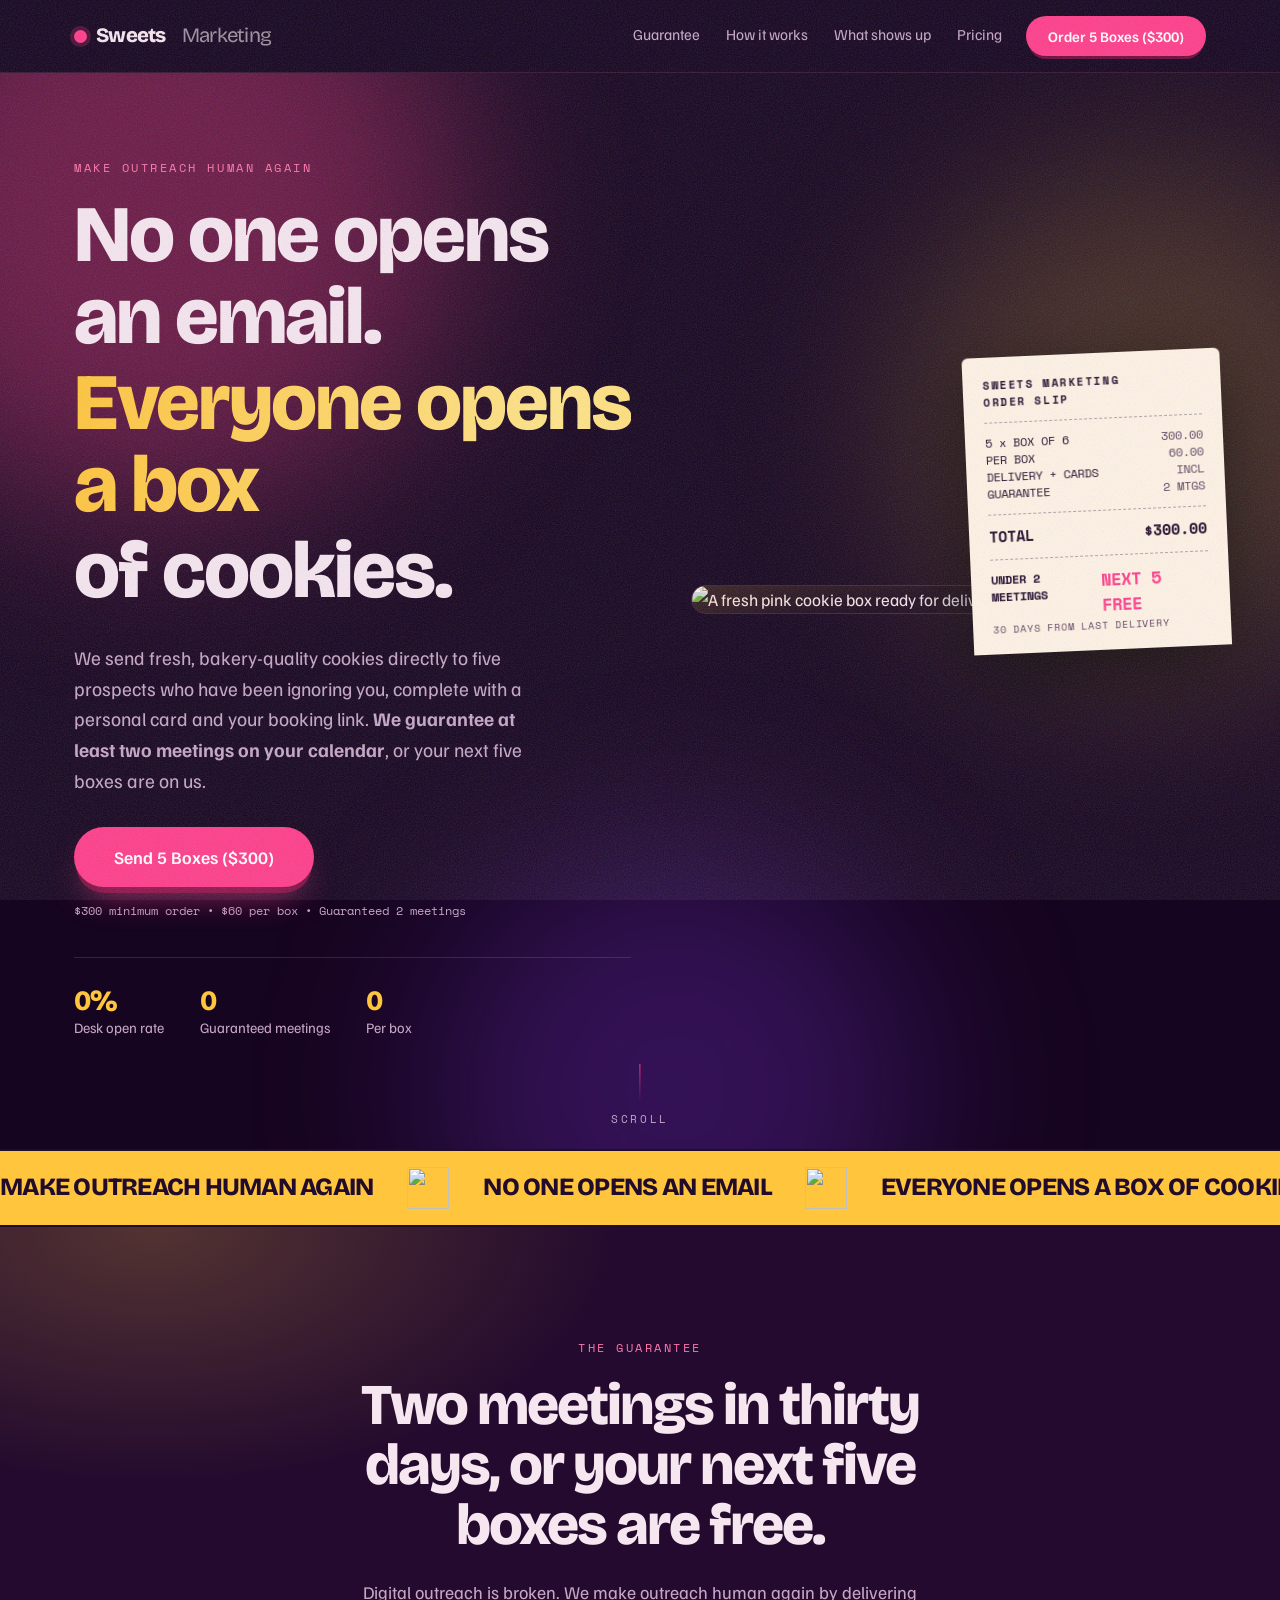
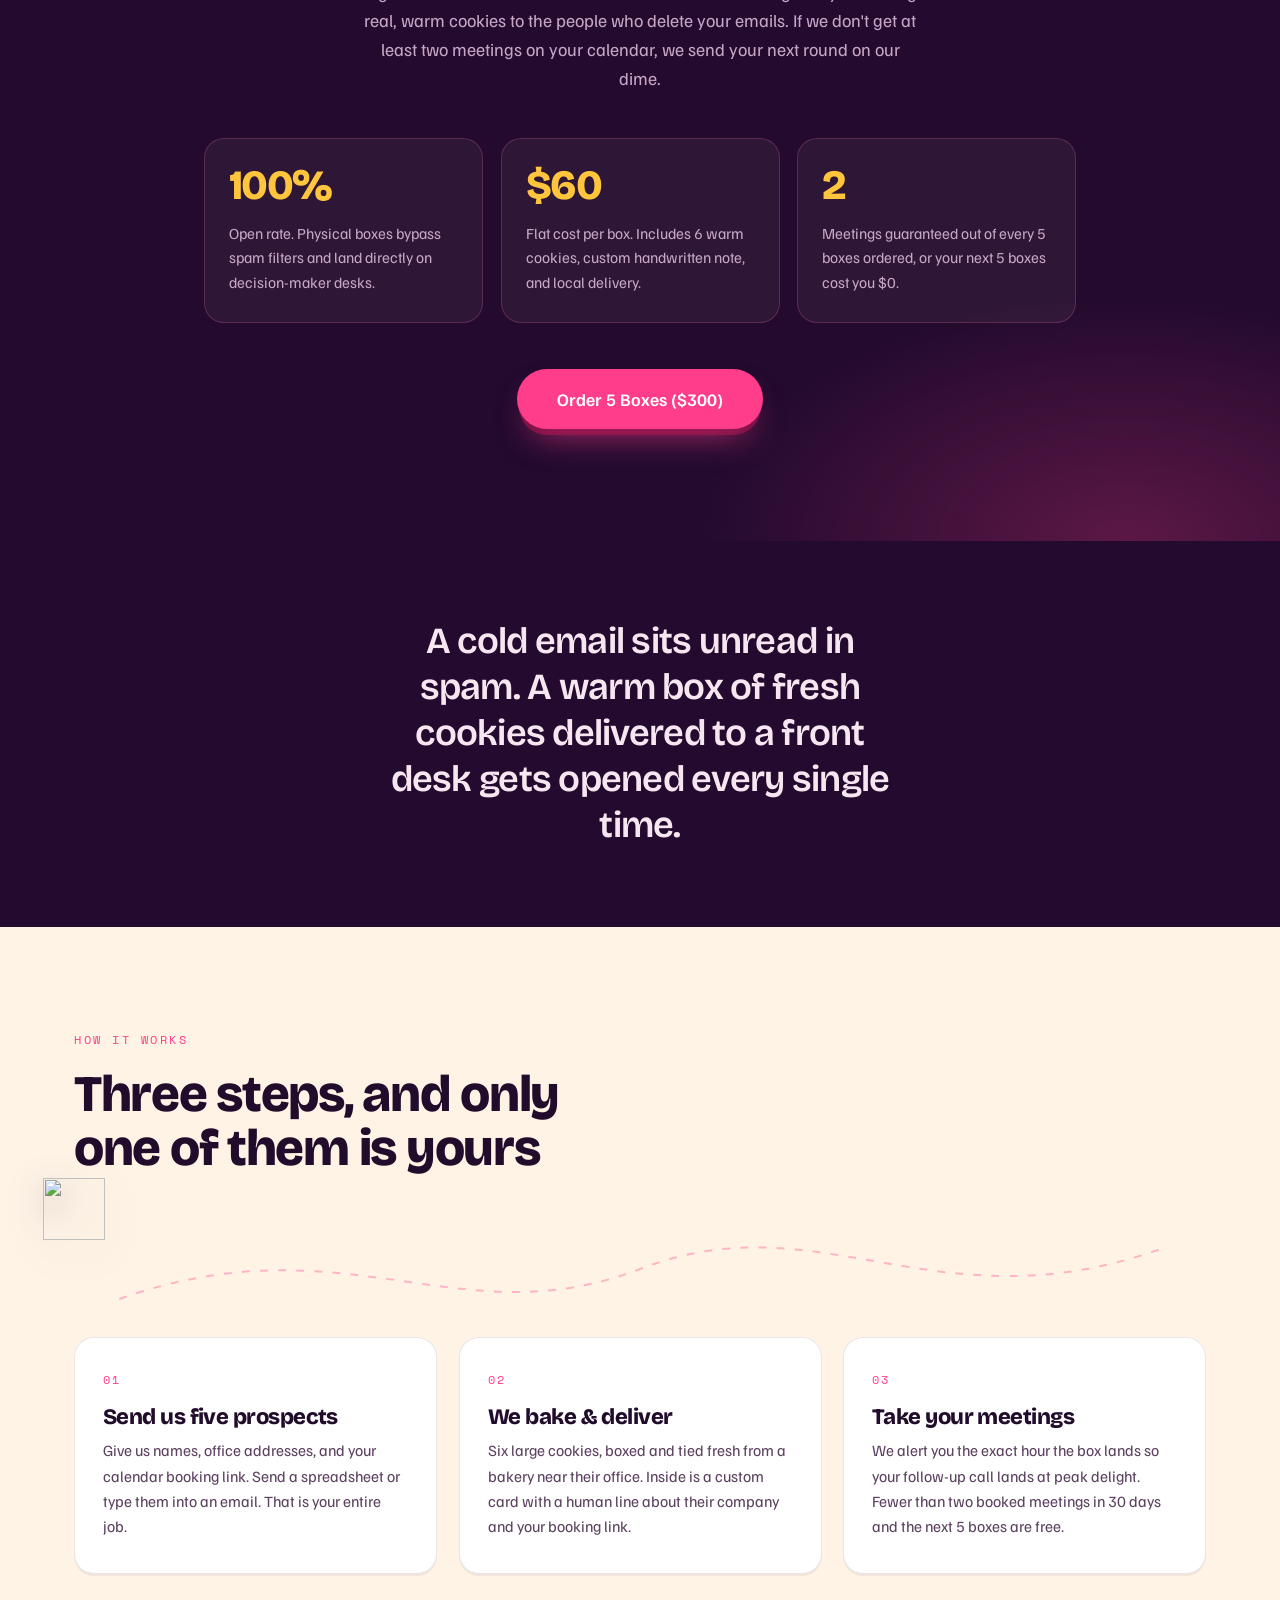
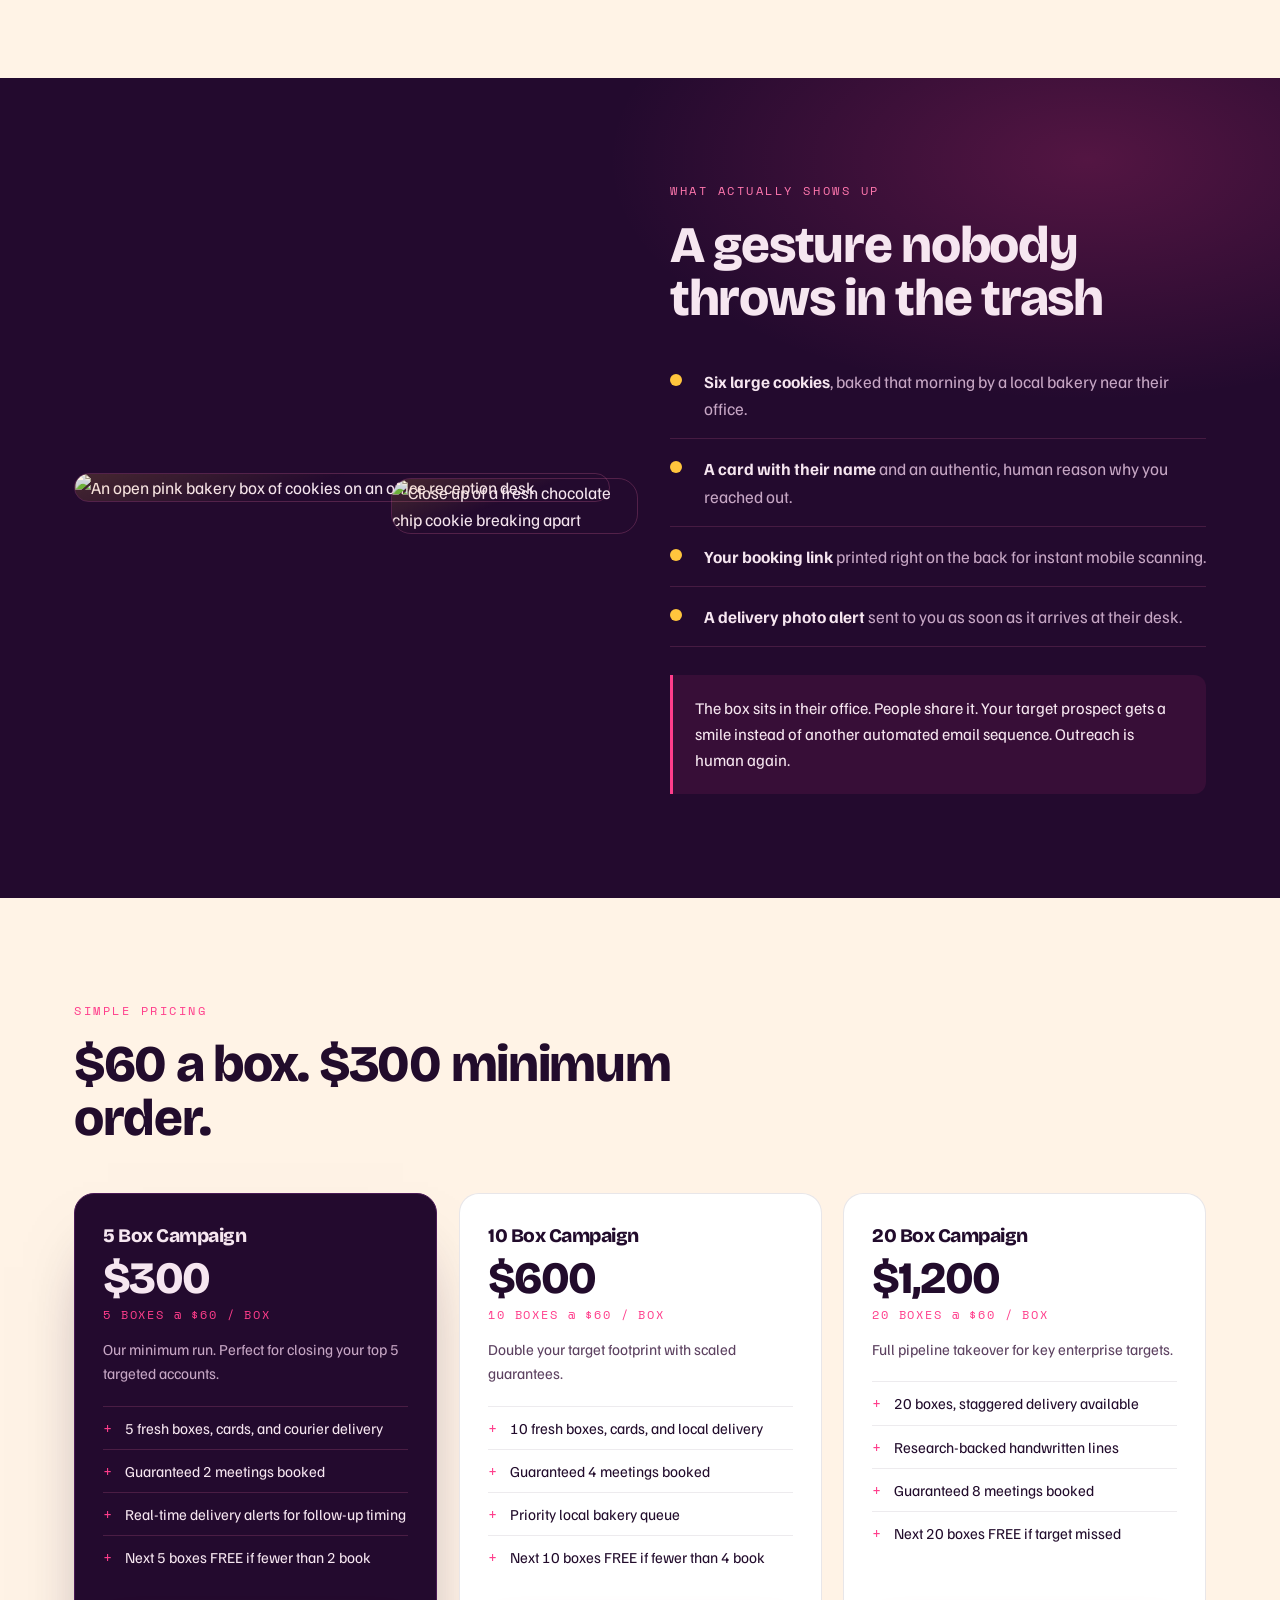
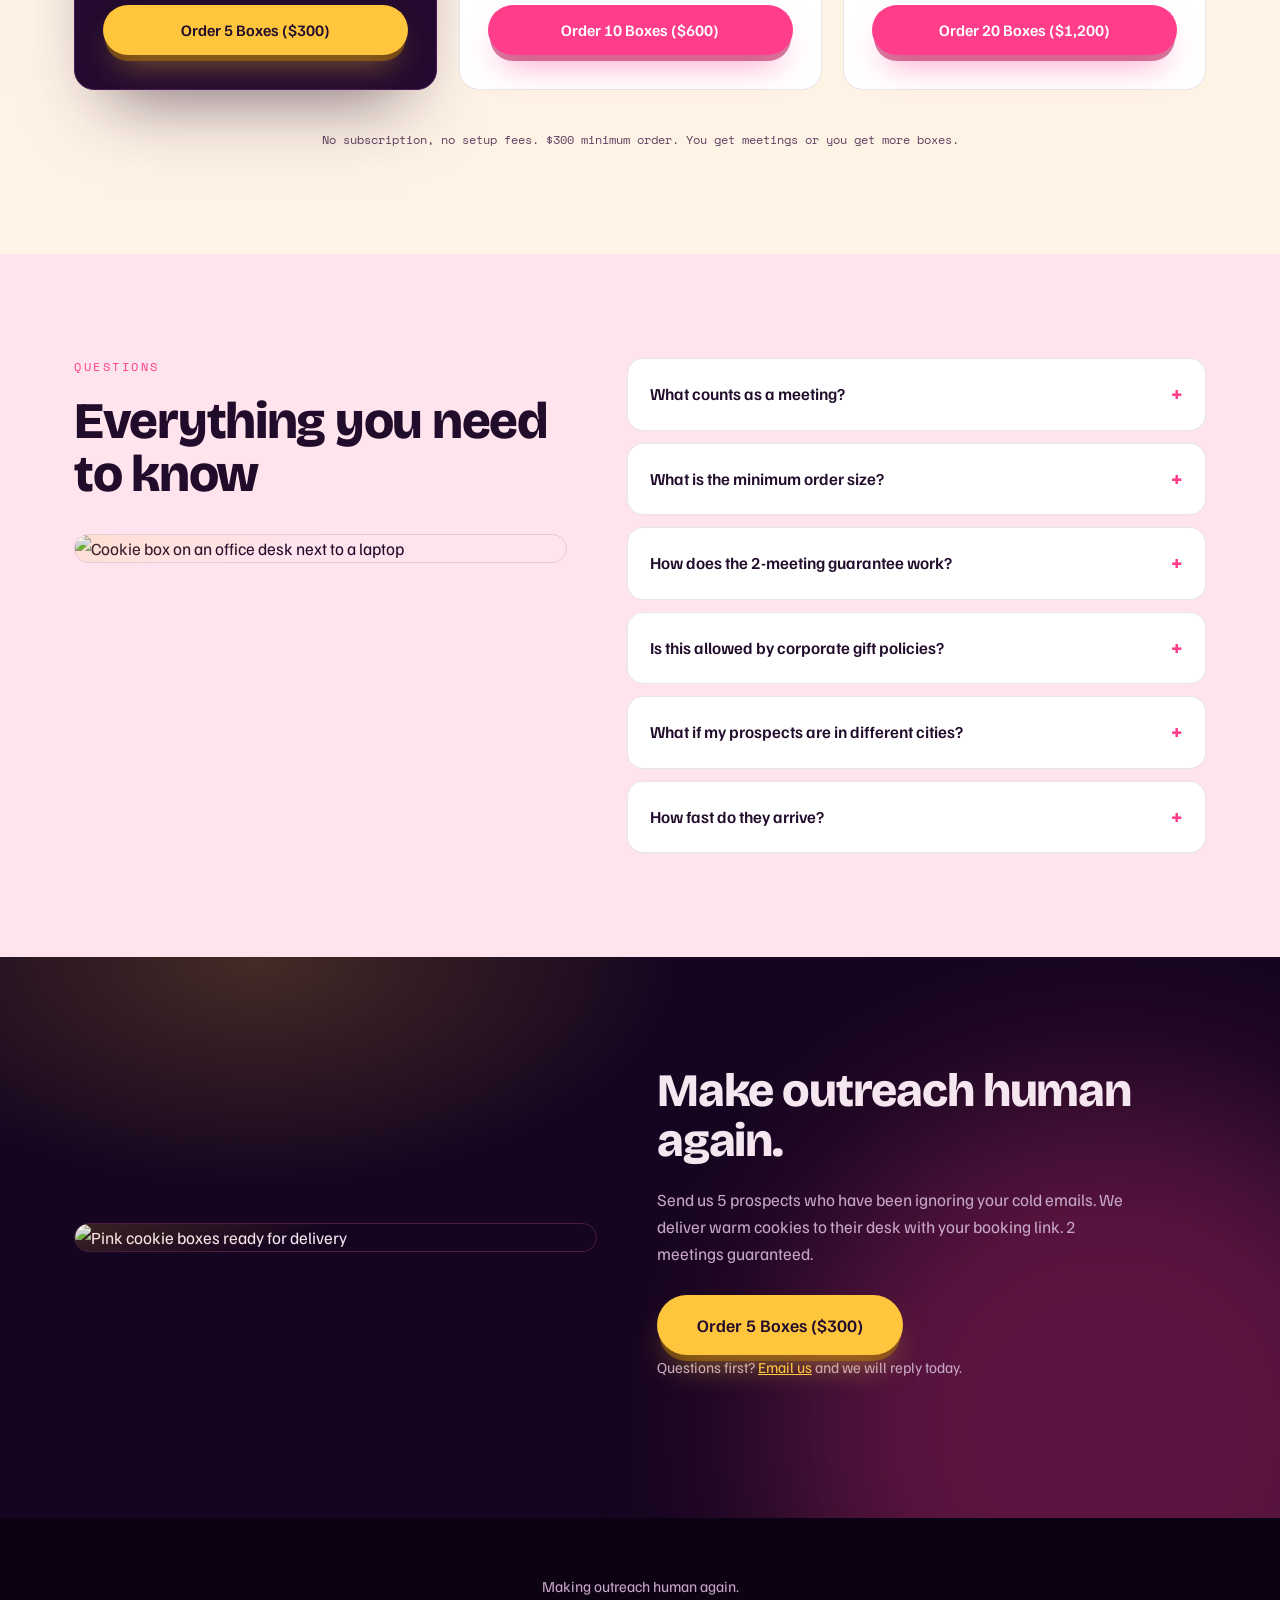
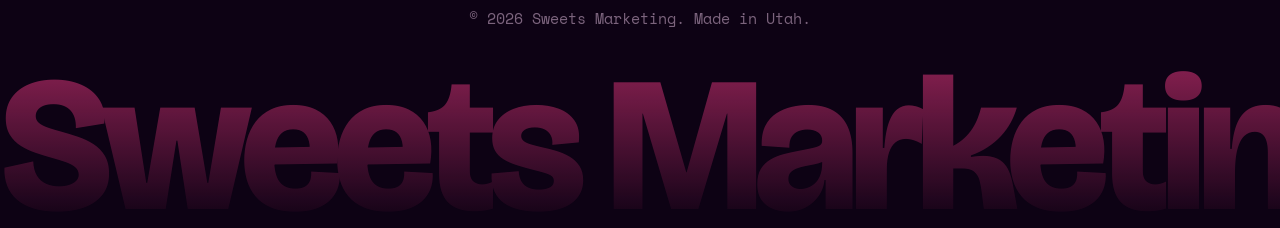
==== commit 86b4f8c2: "Revise marketing content and pricing details" ====
--- a/sweets-marketing/index.html
+++ b/sweets-marketing/index.html
@@ -3,10 +3,10 @@
 <head>
 <meta charset="utf-8">
 <meta name="viewport" content="width=device-width, initial-scale=1">
-<title>Sweets Marketing: get the meeting, or the next five boxes are free</title>
-<meta name="description" content="We send fresh cookies to five prospects who have been ignoring you, with your booking link inside. If fewer than two book a meeting in 30 days, the next five boxes are on us.">
-<meta property="og:title" content="Sweets Marketing">
-<meta property="og:description" content="Five prospects who ghost you. Two on your calendar. Or the next five boxes are free.">
+<title>Sweets Marketing: Make Outreach Human Again</title>
+<meta name="description" content="No one opens an email. Everyone opens a box of cookies. We deliver fresh cookies to 5 prospects with your booking link. 2 meetings guaranteed or your next 5 boxes are free.">
+<meta property="og:title" content="Sweets Marketing — Make Outreach Human Again">
+<meta property="og:description" content="No one opens an email. Everyone opens a box of cookies. 2 meetings guaranteed.">
 <meta property="og:type" content="website">
 <link rel="icon" href="favicon.svg" type="image/svg+xml">
 <link rel="preconnect" href="https://fonts.googleapis.com">
@@ -48,7 +48,7 @@
       <a href="#box">What shows up</a>
       <a href="#pricing">Pricing</a>
     </nav>
-    <button class="btn btn-small" type="button" data-checkout="starter" data-magnet><span>Start for $150</span></button>
+    <button class="btn btn-small" type="button" data-checkout="starter" data-magnet><span>Order 5 Boxes ($300)</span></button>
   </div>
 </header>
 
@@ -72,51 +72,51 @@
 
     <div class="shell hero-grid">
       <div class="hero-copy">
-        <p class="eyebrow" data-fade>For people who are done being ignored</p>
+        <p class="eyebrow" data-fade>Make Outreach Human Again</p>
 
         <h1 class="hero-title">
-          <span class="line"><span class="line-in">Five prospects</span></span>
-          <span class="line"><span class="line-in">who ghost you.</span></span>
-          <span class="line"><span class="line-in hl">Two on your calendar.</span></span>
+          <span class="line"><span class="line-in">No one opens an email.</span></span>
+          <span class="line"><span class="line-in hl">Everyone opens a box</span></span>
+          <span class="line"><span class="line-in">of cookies.</span></span>
         </h1>
 
         <p class="lede" data-fade>
-          We send a box of fresh cookies to five offices you have been chasing, with your
-          booking link inside. If fewer than two book a meeting within 30 days,
-          <b>the next five boxes are on us.</b>
+          We send fresh, bakery-quality cookies directly to five prospects who have been ignoring you, complete with a personal card and your booking link. 
+          <b>We guarantee at least two meetings on your calendar</b>, or your next five boxes are on us.
         </p>
 
         <div class="hero-cta" data-fade>
-          <button class="btn btn-lg" type="button" data-checkout="starter" data-magnet><span>Send my first 5 boxes</span></button>
-          <p class="hero-cta-note">$150 today, $150 only when your second meeting books.</p>
+          <button class="btn btn-lg" type="button" data-checkout="starter" data-magnet><span>Send 5 Boxes ($300)</span></button>
+          <p class="hero-cta-note">$300 minimum order • $60 per box • Guaranteed 2 meetings</p>
         </div>
 
         <ul class="hero-marks" data-fade>
-          <li><strong data-count="100" data-suffix="%">0%</strong> of boxes get opened</li>
-          <li><strong data-count="21" data-suffix="%">0%</strong> of cold emails get opened</li>
-          <li><strong data-count="48" data-suffix="h">0h</strong> from your list to their desk</li>
+          <li><strong data-count="100" data-suffix="%">0%</strong> Desk open rate</li>
+          <li><strong data-count="2" data-suffix="">0</strong> Guaranteed meetings</li>
+          <li><strong data-count="60" data-prefix="$">0</strong> Per box</li>
         </ul>
       </div>
 
       <div class="hero-visual">
         <div class="hero-frame" data-reveal>
-          <img class="hero-img" src="https://d8j0ntlcm91z4.cloudfront.net/user_3GlxtuR31GnnSqn9fHPKVo3DxuT/hf_20260804_170503_af47d440-0a0b-48b2-971e-ca4f7b4da004.png" alt="An open pink bakery box of cookies on an office reception desk">
-        </div>
-
-        <div class="ticket" data-tilt aria-label="Sample order">
+          <!-- SWAPPED: Studio box image as primary hero -->
+          <img class="hero-img" src="https://d8j0ntlcm91z4.cloudfront.net/user_3GlxtuR31GnnSqn9fHPKVo3DxuT/hf_20260804_170503_28b94e20-8cf7-42d7-bd3f-cec76562b322.png" alt="A fresh pink cookie box ready for delivery">
+        </div>
+
+        <div class="ticket" data-tilt aria-label="Order summary">
           <div class="ticket-body">
             <p class="ticket-head">SWEETS MARKETING<br>ORDER SLIP</p>
             <div class="ticket-rule"></div>
             <dl class="ticket-lines">
               <div><dt>5 x BOX OF 6</dt><dd>300.00</dd></div>
-              <div><dt>DUE TODAY</dt><dd>150.00</dd></div>
-              <div><dt>ON MEETING 2</dt><dd>150.00</dd></div>
+              <div><dt>PER BOX</dt><dd>60.00</dd></div>
               <div><dt>DELIVERY + CARDS</dt><dd>INCL</dd></div>
+              <div><dt>GUARANTEE</dt><dd>2 MTGS</dd></div>
             </dl>
             <div class="ticket-rule"></div>
-            <div class="ticket-total"><span>UNDER 2</span><span>NEXT 5 FREE</span></div>
+            <div class="ticket-total"><span>TOTAL</span><span>$300.00</span></div>
             <div class="ticket-rule"></div>
-            <p class="ticket-out">RISK TO YOU <b>$0</b></p>
+            <p class="ticket-out">UNDER 2 MEETINGS <b>NEXT 5 FREE</b></p>
             <p class="ticket-fine">30 DAYS FROM LAST DELIVERY</p>
           </div>
           <div class="ticket-tear" aria-hidden="true"></div>
@@ -131,14 +131,14 @@
   <div class="marquee" id="marquee" aria-hidden="true">
     <div class="marquee-track" id="marquee-track">
       <div class="marquee-set">
-        <span>Two meetings or it's free</span><img src="https://d8j0ntlcm91z4.cloudfront.net/user_3GlxtuR31GnnSqn9fHPKVo3DxuT/hf_20260804_172902_8c42ba6e-61e8-413e-8ecc-aa23f983bc54.png" alt="">
-        <span>Cookies get eaten</span><img src="https://d8j0ntlcm91z4.cloudfront.net/user_3GlxtuR31GnnSqn9fHPKVo3DxuT/hf_20260804_172912_1558d1ab-7e1f-42d1-8934-46a6694769d1.png" alt="">
-        <span>Emails get deleted</span><img src="https://d8j0ntlcm91z4.cloudfront.net/user_3GlxtuR31GnnSqn9fHPKVo3DxuT/hf_20260804_172916_f8839bfc-f475-4c8d-8e52-e5a1a3b38341.png" alt="">
+        <span>Make outreach human again</span><img src="https://d8j0ntlcm91z4.cloudfront.net/user_3GlxtuR31GnnSqn9fHPKVo3DxuT/hf_20260804_172902_8c42ba6e-61e8-413e-8ecc-aa23f983bc54.png" alt="">
+        <span>No one opens an email</span><img src="https://d8j0ntlcm91z4.cloudfront.net/user_3GlxtuR31GnnSqn9fHPKVo3DxuT/hf_20260804_172912_1558d1ab-7e1f-42d1-8934-46a6694769d1.png" alt="">
+        <span>Everyone opens a box of cookies</span><img src="https://d8j0ntlcm91z4.cloudfront.net/user_3GlxtuR31GnnSqn9fHPKVo3DxuT/hf_20260804_172916_f8839bfc-f475-4c8d-8e52-e5a1a3b38341.png" alt="">
       </div>
       <div class="marquee-set">
-        <span>Two meetings or it's free</span><img src="https://d8j0ntlcm91z4.cloudfront.net/user_3GlxtuR31GnnSqn9fHPKVo3DxuT/hf_20260804_172902_8c42ba6e-61e8-413e-8ecc-aa23f983bc54.png" alt="">
-        <span>Cookies get eaten</span><img src="https://d8j0ntlcm91z4.cloudfront.net/user_3GlxtuR31GnnSqn9fHPKVo3DxuT/hf_20260804_172912_1558d1ab-7e1f-42d1-8934-46a6694769d1.png" alt="">
-        <span>Emails get deleted</span><img src="https://d8j0ntlcm91z4.cloudfront.net/user_3GlxtuR31GnnSqn9fHPKVo3DxuT/hf_20260804_172916_f8839bfc-f475-4c8d-8e52-e5a1a3b38341.png" alt="">
+        <span>Make outreach human again</span><img src="https://d8j0ntlcm91z4.cloudfront.net/user_3GlxtuR31GnnSqn9fHPKVo3DxuT/hf_20260804_172902_8c42ba6e-61e8-413e-8ecc-aa23f983bc54.png" alt="">
+        <span>No one opens an email</span><img src="https://d8j0ntlcm91z4.cloudfront.net/user_3GlxtuR31GnnSqn9fHPKVo3DxuT/hf_20260804_172912_1558d1ab-7e1f-42d1-8934-46a6694769d1.png" alt="">
+        <span>Everyone opens a box of cookies</span><img src="https://d8j0ntlcm91z4.cloudfront.net/user_3GlxtuR31GnnSqn9fHPKVo3DxuT/hf_20260804_172916_f8839bfc-f475-4c8d-8e52-e5a1a3b38341.png" alt="">
       </div>
     </div>
   </div>
@@ -147,27 +147,27 @@
   <section class="guarantee" id="guarantee">
     <img class="drift drift-a" data-depth="0.12" src="https://d8j0ntlcm91z4.cloudfront.net/user_3GlxtuR31GnnSqn9fHPKVo3DxuT/hf_20260804_172920_1b2785ac-4a11-4ca2-a032-2c6cba04c55d.png" alt="" aria-hidden="true">
     <div class="shell guarantee-inner">
-      <p class="eyebrow" data-fade>The whole offer, in one sentence</p>
+      <p class="eyebrow" data-fade>The Guarantee</p>
       <h2 class="guarantee-line" data-split>Two meetings in thirty days, or your next five boxes are free.</h2>
       <p class="guarantee-sub" data-fade>
-        You are not buying cookies. You are buying conversations with people who have been
-        deleting your emails. If we do not get you at least two of them, we run it again on our dime.
+        Digital outreach is broken. We make outreach human again by delivering real, warm cookies to the people who delete your emails. 
+        If we don't get at least two meetings on your calendar, we send your next round on our dime.
       </p>
       <div class="guarantee-grid">
         <div class="gcard" data-tilt>
-          <span class="gcard-num">$0</span>
-          <p>Risk you carry. Half up front, half only once your second meeting is on the calendar.</p>
+          <span class="gcard-num">100%</span>
+          <p>Open rate. Physical boxes bypass spam filters and land directly on decision-maker desks.</p>
         </div>
         <div class="gcard" data-tilt>
-          <span class="gcard-num">$150</span>
-          <p>Roughly what a booked meeting costs you here. One closed deal pays for years of it.</p>
+          <span class="gcard-num">$60</span>
+          <p>Flat cost per box. Includes 6 warm cookies, custom handwritten note, and local delivery.</p>
         </div>
         <div class="gcard" data-tilt>
-          <span class="gcard-num">30</span>
-          <p>Days on the clock, counted from the day the last box lands, not the day you order.</p>
-        </div>
-      </div>
-      <button class="btn btn-lg" type="button" data-checkout="starter" data-magnet><span>Take the guarantee</span></button>
+          <span class="gcard-num">2</span>
+          <p>Meetings guaranteed out of every 5 boxes ordered, or your next 5 boxes cost you $0.</p>
+        </div>
+      </div>
+      <button class="btn btn-lg" type="button" data-checkout="starter" data-magnet><span>Order 5 Boxes ($300)</span></button>
     </div>
   </section>
 
@@ -175,8 +175,7 @@
   <section class="band">
     <div class="shell">
       <p class="band-line" data-split>
-        A cold email gets opened about 21% of the time and replied to under 2%.
-        A box of warm cookies on someone's desk gets opened every single time.
+        A cold email sits unread in spam. A warm box of fresh cookies delivered to a front desk gets opened every single time.
       </p>
     </div>
   </section>
@@ -185,7 +184,7 @@
   <section class="how" id="how">
     <div class="how-sticky">
       <div class="shell">
-        <p class="eyebrow eyebrow-dark" data-fade>The whole thing</p>
+        <p class="eyebrow eyebrow-dark" data-fade>How it works</p>
         <h2 class="section-title" data-split>Three steps, and only one of them is yours</h2>
 
         <div class="track" aria-hidden="true">
@@ -198,18 +197,18 @@
         <ol class="steps">
           <li class="step" data-tilt>
             <span class="step-num">01</span>
-            <h3>Send us five names</h3>
-            <p>Companies, office addresses, and your booking link. A spreadsheet, a CRM export, or five names typed into an email. That is your entire job here.</p>
+            <h3>Send us five prospects</h3>
+            <p>Give us names, office addresses, and your calendar booking link. Send a spreadsheet or type them into an email. That is your entire job.</p>
           </li>
           <li class="step" data-tilt>
             <span class="step-num">02</span>
-            <h3>We bake, write and deliver</h3>
-            <p>Six large cookies, boxed and tied, from a shop near their office. Inside is a card written for that person with one line about their company and your link on the back.</p>
+            <h3>We bake & deliver</h3>
+            <p>Six large cookies, boxed and tied fresh from a bakery near their office. Inside is a custom card with a human line about their company and your booking link.</p>
           </li>
           <li class="step" data-tilt>
             <span class="step-num">03</span>
-            <h3>You take the meetings</h3>
-            <p>We tell you the hour each box lands so your follow up call has perfect timing. Fewer than two meetings in 30 days and the next round is free.</p>
+            <h3>Take your meetings</h3>
+            <p>We alert you the exact hour the box lands so your follow-up call lands at peak delight. Fewer than two booked meetings in 30 days and the next 5 boxes are free.</p>
           </li>
         </ol>
       </div>
@@ -222,24 +221,24 @@
     <div class="shell box-grid">
       <div class="box-media">
         <div class="hero-frame" data-reveal>
-          <img src="https://d8j0ntlcm91z4.cloudfront.net/user_3GlxtuR31GnnSqn9fHPKVo3DxuT/hf_20260804_170503_28b94e20-8cf7-42d7-bd3f-cec76562b322.png" alt="A receptionist taking a pink cookie box from a courier in an office lobby">
+          <!-- SWAPPED: Office reception image moved here -->
+          <img src="https://d8j0ntlcm91z4.cloudfront.net/user_3GlxtuR31GnnSqn9fHPKVo3DxuT/hf_20260804_170503_af47d440-0a0b-48b2-971e-ca4f7b4da004.png" alt="An open pink bakery box of cookies on an office reception desk">
         </div>
         <div class="hero-frame box-media-small" data-reveal>
-          <img src="https://d8j0ntlcm91z4.cloudfront.net/user_3GlxtuR31GnnSqn9fHPKVo3DxuT/hf_20260804_170503_6a5fad63-2c17-450f-860f-5d8840170157.png" alt="Close up of a chocolate chip cookie breaking apart">
+          <img src="https://d8j0ntlcm91z4.cloudfront.net/user_3GlxtuR31GnnSqn9fHPKVo3DxuT/hf_20260804_170503_6a5fad63-2c17-450f-860f-5d8840170157.png" alt="Close up of a fresh chocolate chip cookie breaking apart">
         </div>
       </div>
       <div class="box-copy">
         <p class="eyebrow" data-fade>What actually shows up</p>
-        <h2 class="section-title" data-split>A box nobody throws away</h2>
+        <h2 class="section-title" data-split>A gesture nobody throws in the trash</h2>
         <ul class="box-list">
-          <li data-fade><b>Six large cookies</b>, baked that morning, from a shop near their office.</li>
-          <li data-fade><b>A card with their name on it</b>, plus one honest line about why you reached out.</li>
-          <li data-fade><b>Your booking link</b>, printed on the back. One scan, straight to your calendar.</li>
-          <li data-fade><b>A delivery photo</b>, sent to you, so you know it made it past the front desk.</li>
+          <li data-fade><b>Six large cookies</b>, baked that morning by a local bakery near their office.</li>
+          <li data-fade><b>A card with their name</b> and an authentic, human reason why you reached out.</li>
+          <li data-fade><b>Your booking link</b> printed right on the back for instant mobile scanning.</li>
+          <li data-fade><b>A delivery photo alert</b> sent to you as soon as it arrives at their desk.</li>
         </ul>
         <p class="box-kicker" data-fade>
-          It sits in the break room. Six people eat it. One of them is the person you wanted.
-          Now your name means something in that office, and your follow up call is a warm one.
+          The box sits in their office. People share it. Your target prospect gets a smile instead of another automated email sequence. Outreach is human again.
         </p>
       </div>
     </div>
@@ -248,52 +247,52 @@
   <!-- ============ PRICING ============ -->
   <section class="pricing" id="pricing">
     <div class="shell">
-      <p class="eyebrow" data-fade>Pricing</p>
-      <h2 class="section-title" data-split>Sixty dollars a box. That is the whole price list.</h2>
+      <p class="eyebrow" data-fade>Simple Pricing</p>
+      <h2 class="section-title" data-split>$60 a box. $300 minimum order.</h2>
 
       <div class="plans">
         <article class="plan plan-lead" data-tilt>
-          <span class="plan-tag">Start here</span>
+          <span class="plan-tag">Standard Order</span>
           <img class="plan-cake" src="https://d8j0ntlcm91z4.cloudfront.net/user_3GlxtuR31GnnSqn9fHPKVo3DxuT/hf_20260804_172912_1558d1ab-7e1f-42d1-8934-46a6694769d1.png" alt="" aria-hidden="true">
-          <h3 class="plan-name">Split pay</h3>
-          <p class="plan-price">$150<span>then $150 on meeting 2</span></p>
-          <p class="plan-sub">Five boxes. You pay the second half only once it has worked.</p>
+          <h3 class="plan-name">5 Box Campaign</h3>
+          <p class="plan-price">$300<span>5 boxes @ $60 / box</span></p>
+          <p class="plan-sub">Our minimum run. Perfect for closing your top 5 targeted accounts.</p>
           <ul class="plan-list">
-            <li>5 boxes, cards and delivery</li>
-            <li>Two meeting guarantee</li>
-            <li>Delivery alerts so you call at the right hour</li>
-            <li>Nothing more owed if it misses</li>
+            <li>5 fresh boxes, cards, and courier delivery</li>
+            <li>Guaranteed 2 meetings booked</li>
+            <li>Real-time delivery alerts for follow-up timing</li>
+            <li>Next 5 boxes FREE if fewer than 2 book</li>
           </ul>
-          <button class="btn btn-block btn-alt" type="button" data-checkout="starter" data-magnet><span>Start for $150</span></button>
+          <button class="btn btn-block btn-alt" type="button" data-checkout="starter" data-magnet><span>Order 5 Boxes ($300)</span></button>
         </article>
 
         <article class="plan" data-tilt>
-          <h3 class="plan-name">Pay in full</h3>
-          <p class="plan-price">$300<span>5 boxes</span></p>
-          <p class="plan-sub">Same thing, one payment, one less thing on your calendar.</p>
+          <h3 class="plan-name">10 Box Campaign</h3>
+          <p class="plan-price">$600<span>10 boxes @ $60 / box</span></p>
+          <p class="plan-sub">Double your target footprint with scaled guarantees.</p>
           <ul class="plan-list">
-            <li>Everything in split pay</li>
-            <li>Two meeting guarantee</li>
-            <li>Priority on the next bake run</li>
-            <li>One invoice for expensing</li>
+            <li>10 fresh boxes, cards, and local delivery</li>
+            <li>Guaranteed 4 meetings booked</li>
+            <li>Priority local bakery queue</li>
+            <li>Next 10 boxes FREE if fewer than 4 book</li>
           </ul>
-          <button class="btn btn-block" type="button" data-checkout="full" data-magnet><span>Pay $300</span></button>
+          <button class="btn btn-block" type="button" data-checkout="full" data-magnet><span>Order 10 Boxes ($600)</span></button>
         </article>
 
         <article class="plan" data-tilt>
-          <h3 class="plan-name">Pipeline run</h3>
-          <p class="plan-price">$1,200<span>20 boxes</span></p>
-          <p class="plan-sub">Where the math gets silly. Guarantee scales to eight meetings.</p>
+          <h3 class="plan-name">20 Box Campaign</h3>
+          <p class="plan-price">$1,200<span>20 boxes @ $60 / box</span></p>
+          <p class="plan-sub">Full pipeline takeover for key enterprise targets.</p>
           <ul class="plan-list">
-            <li>20 boxes, staggered across the month</li>
-            <li>Research line written per prospect</li>
-            <li>Eight meeting guarantee</li>
-            <li>A simple report on what booked</li>
+            <li>20 boxes, staggered delivery available</li>
+            <li>Research-backed handwritten lines</li>
+            <li>Guaranteed 8 meetings booked</li>
+            <li>Next 20 boxes FREE if target missed</li>
           </ul>
-          <button class="btn btn-block" type="button" data-checkout="pipeline" data-magnet><span>Pay $1,200</span></button>
+          <button class="btn btn-block" type="button" data-checkout="pipeline" data-magnet><span>Order 20 Boxes ($1,200)</span></button>
         </article>
       </div>
-      <p class="pricing-fine" data-fade>No subscription, no setup fee, no minimum term. You order boxes, we send boxes, you get meetings or you get more boxes.</p>
+      <p class="pricing-fine" data-fade>No subscription, no setup fees. $300 minimum order. You get meetings or you get more boxes.</p>
     </div>
   </section>
 
@@ -302,36 +301,36 @@
     <img class="drift drift-c" data-depth="0.1" src="https://d8j0ntlcm91z4.cloudfront.net/user_3GlxtuR31GnnSqn9fHPKVo3DxuT/hf_20260804_172916_f8839bfc-f475-4c8d-8e52-e5a1a3b38341.png" alt="" aria-hidden="true">
     <div class="shell faq-grid">
       <div>
-        <p class="eyebrow eyebrow-dark" data-fade>Fair questions</p>
-        <h2 class="section-title" data-split>Things people ask before their first order</h2>
+        <p class="eyebrow eyebrow-dark" data-fade>Questions</p>
+        <h2 class="section-title" data-split>Everything you need to know</h2>
         <div class="hero-frame faq-img" data-reveal>
-          <img src="https://d8j0ntlcm91z4.cloudfront.net/user_3GlxtuR31GnnSqn9fHPKVo3DxuT/hf_20260804_170503_d6365096-815d-4d99-bb5e-4ed718510445.png" alt="Overhead view of a cookie box next to a laptop on a desk">
+          <img src="https://d8j0ntlcm91z4.cloudfront.net/user_3GlxtuR31GnnSqn9fHPKVo3DxuT/hf_20260804_170503_d6365096-815d-4d99-bb5e-4ed718510445.png" alt="Cookie box on an office desk next to a laptop">
         </div>
       </div>
       <div class="faq-list">
         <details data-fade>
-          <summary>What exactly counts as a meeting?</summary>
-          <div class="faq-body"><p>A scheduled call or in person meeting with someone at one of the five companies, booked within 30 days of the last delivery. Booked through your link or booked on a follow up call, either counts. If they book and then no show, that still counts on our side, but tell us and we will usually send another box anyway.</p></div>
-        </details>
-        <details data-fade>
-          <summary>Is this allowed? Some companies have gift policies.</summary>
-          <div class="faq-body"><p>Most gift policies set a dollar limit, usually somewhere between $25 and $100 per person. A box of cookies split across an office sits well under that. If a prospect works somewhere strict, tell us and we swap them for someone else at no charge.</p></div>
-        </details>
-        <details data-fade>
-          <summary>How do I know you will honor the guarantee?</summary>
-          <div class="faq-body"><p>Because half your money is still in your pocket. You pay $150 up front and the second $150 only after your second meeting is on the calendar. If we miss, you never pay it, and you still get five more boxes. That is the whole mechanism, there is no claim form.</p></div>
-        </details>
-        <details data-fade>
-          <summary>Do you need the decision maker's name?</summary>
-          <div class="faq-body"><p>Helps a lot, but no. A box addressed to the office with the right job title on the card gets walked to the right desk more often than you would think.</p></div>
-        </details>
-        <details data-fade>
-          <summary>What if my prospects are not all in one city?</summary>
-          <div class="faq-body"><p>Fine. We source from a bakery near each office, so five boxes can go to five different states on the same day.</p></div>
-        </details>
-        <details data-fade>
-          <summary>How fast?</summary>
-          <div class="faq-body"><p>Send your list today, boxes are on desks within two business days for most US cities.</p></div>
+          <summary>What counts as a meeting?</summary>
+          <div class="faq-body"><p>A scheduled phone call or video meeting with someone at one of your targeted companies, booked within 30 days of delivery. Whether they book directly through your QR link or on a follow-up call, it counts.</p></div>
+        </details>
+        <details data-fade>
+          <summary>What is the minimum order size?</summary>
+          <div class="faq-body"><p>Our minimum order is $300, which covers 5 boxes at $60 per box. This gives us enough volume to back our 2-meeting guarantee.</p></div>
+        </details>
+        <details data-fade>
+          <summary>How does the 2-meeting guarantee work?</summary>
+          <div class="faq-body"><p>If fewer than 2 meetings are booked within 30 days of your 5 boxes landing, we send another 5 boxes to 5 new prospects completely free of charge.</p></div>
+        </details>
+        <details data-fade>
+          <summary>Is this allowed by corporate gift policies?</summary>
+          <div class="faq-body"><p>Yes! Corporate gift policies usually limit individual gifts to $25–$100. A $60 cookie box shared across an office team easily falls within standard policy limits.</p></div>
+        </details>
+        <details data-fade>
+          <summary>What if my prospects are in different cities?</summary>
+          <div class="faq-body"><p>We partner with local bakeries nationwide. Your 5 boxes can go to 5 different offices in 5 different states on the same day.</p></div>
+        </details>
+        <details data-fade>
+          <summary>How fast do they arrive?</summary>
+          <div class="faq-body"><p>Once you submit your list of names and addresses, boxes land on desks within 2 to 3 business days.</p></div>
         </details>
       </div>
     </div>
@@ -343,18 +342,17 @@
     <img class="cta-cake" id="cta-cake" src="https://d8j0ntlcm91z4.cloudfront.net/user_3GlxtuR31GnnSqn9fHPKVo3DxuT/hf_20260804_172925_a527936e-8e26-4553-9ed4-d4f470fb6cd8.png" alt="" aria-hidden="true">
     <div class="shell cta-inner">
       <div class="hero-frame cta-frame" data-reveal>
-        <img src="https://d8j0ntlcm91z4.cloudfront.net/user_3GlxtuR31GnnSqn9fHPKVo3DxuT/hf_20260804_170503_cc909a41-474c-4452-be23-ad6ce0b92c6b.png" alt="Five pink cookie boxes tied with yellow ribbon in a row">
+        <img src="https://d8j0ntlcm91z4.cloudfront.net/user_3GlxtuR31GnnSqn9fHPKVo3DxuT/hf_20260804_170503_cc909a41-474c-4452-be23-ad6ce0b92c6b.png" alt="Pink cookie boxes ready for delivery">
       </div>
       <div class="cta-copy">
-        <h2 data-split>One hundred and fifty dollars to find out.</h2>
+        <h2 data-split>Make outreach human again.</h2>
         <p data-fade>
-          Pay half now, send us five names, and boxes are on their desks this week.
-          If fewer than two of them book you a meeting, you owe nothing else and we run it again free.
+          Send us 5 prospects who have been ignoring your cold emails. We deliver warm cookies to their desk with your booking link. 2 meetings guaranteed.
         </p>
 
-        <button class="btn btn-alt btn-lg" type="button" data-checkout="starter" data-magnet><span>Send my first 5 boxes</span></button>
-
-        <p class="cta-alt">Rather talk first? <a href="mailto:aj@sweetsmarketing.com">Email us</a> and we will call you back today.</p>
+        <button class="btn btn-alt btn-lg" type="button" data-checkout="starter" data-magnet><span>Order 5 Boxes ($300)</span></button>
+
+        <p class="cta-alt">Questions first? <a href="mailto:aj@sweetsmarketing.com">Email us</a> and we will reply today.</p>
       </div>
     </div>
   </section>
@@ -363,7 +361,7 @@
 
 <footer class="foot">
   <div class="shell foot-inner">
-    <p class="foot-tag">Warm outreach for people tired of being ignored.</p>
+    <p class="foot-tag">Making outreach human again.</p>
     <p class="foot-fine">&copy; <span id="year">2026</span> Sweets Marketing. Made in Utah.</p>
   </div>
   <div class="foot-giant" id="foot-giant" aria-hidden="true">Sweets Marketing</div>
@@ -378,12 +376,12 @@
     <div class="modal-head">
       <img class="modal-cookie" src="https://d8j0ntlcm91z4.cloudfront.net/user_3GlxtuR31GnnSqn9fHPKVo3DxuT/hf_20260804_172902_8c42ba6e-61e8-413e-8ecc-aa23f983bc54.png" alt="" aria-hidden="true">
       <div>
-        <h2 class="modal-title" id="modal-title">Send my first 5 boxes</h2>
-        <p class="modal-sub" id="modal-sub">$150 today, $150 when your second meeting books.</p>
-      </div>
-    </div>
-
-    <div class="modal-guarantee">Two meetings in 30 days or your next five boxes are free.</div>
+        <h2 class="modal-title" id="modal-title">Order 5 Cookie Boxes</h2>
+        <p class="modal-sub" id="modal-sub">$300 total • $60 per box</p>
+      </div>
+    </div>
+
+    <div class="modal-guarantee">Two meetings guaranteed in 30 days or your next 5 boxes are free.</div>
 
     <div class="modal-body">
       <div id="checkout-mount"></div>
@@ -393,7 +391,7 @@
       </div>
     </div>
 
-    <p class="modal-fine">Payments handled by Stripe. We never see your card details.</p>
+    <p class="modal-fine">Payments handled securely by Stripe.</p>
   </div>
 </div>
 
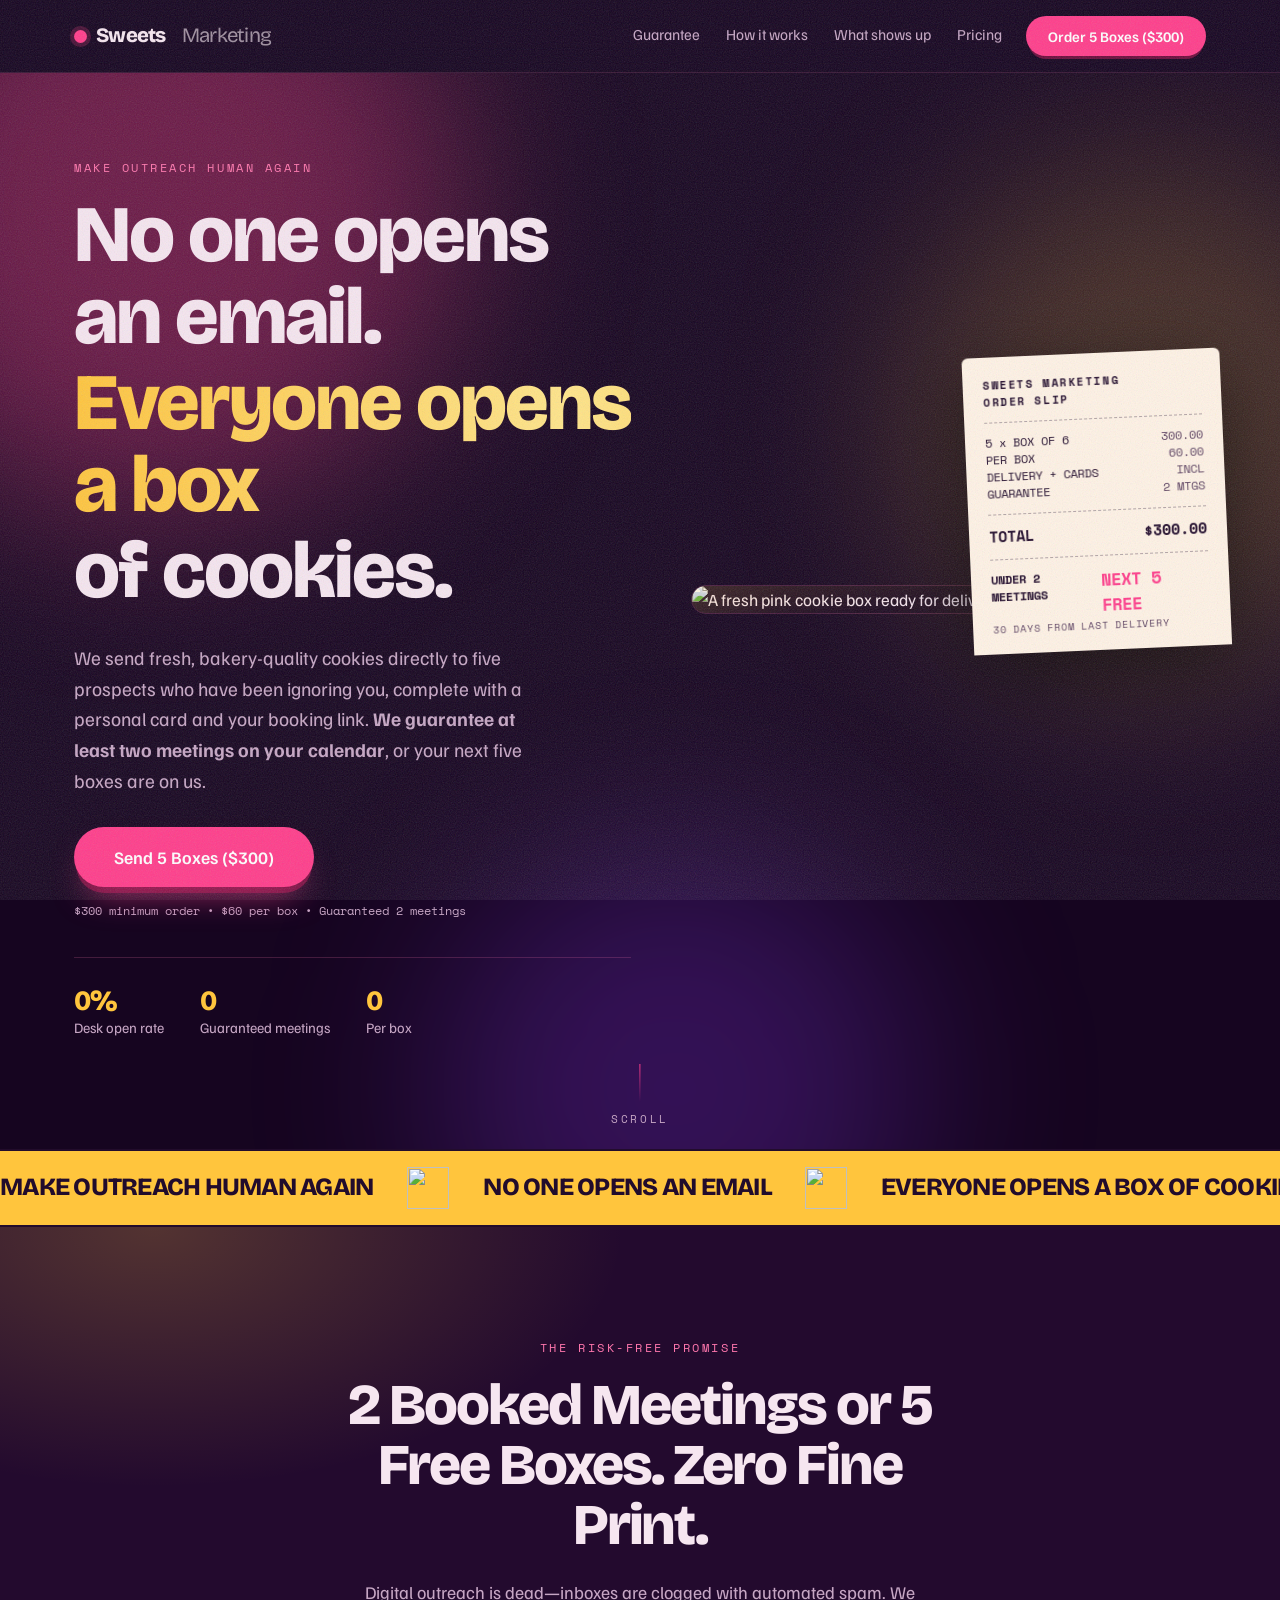
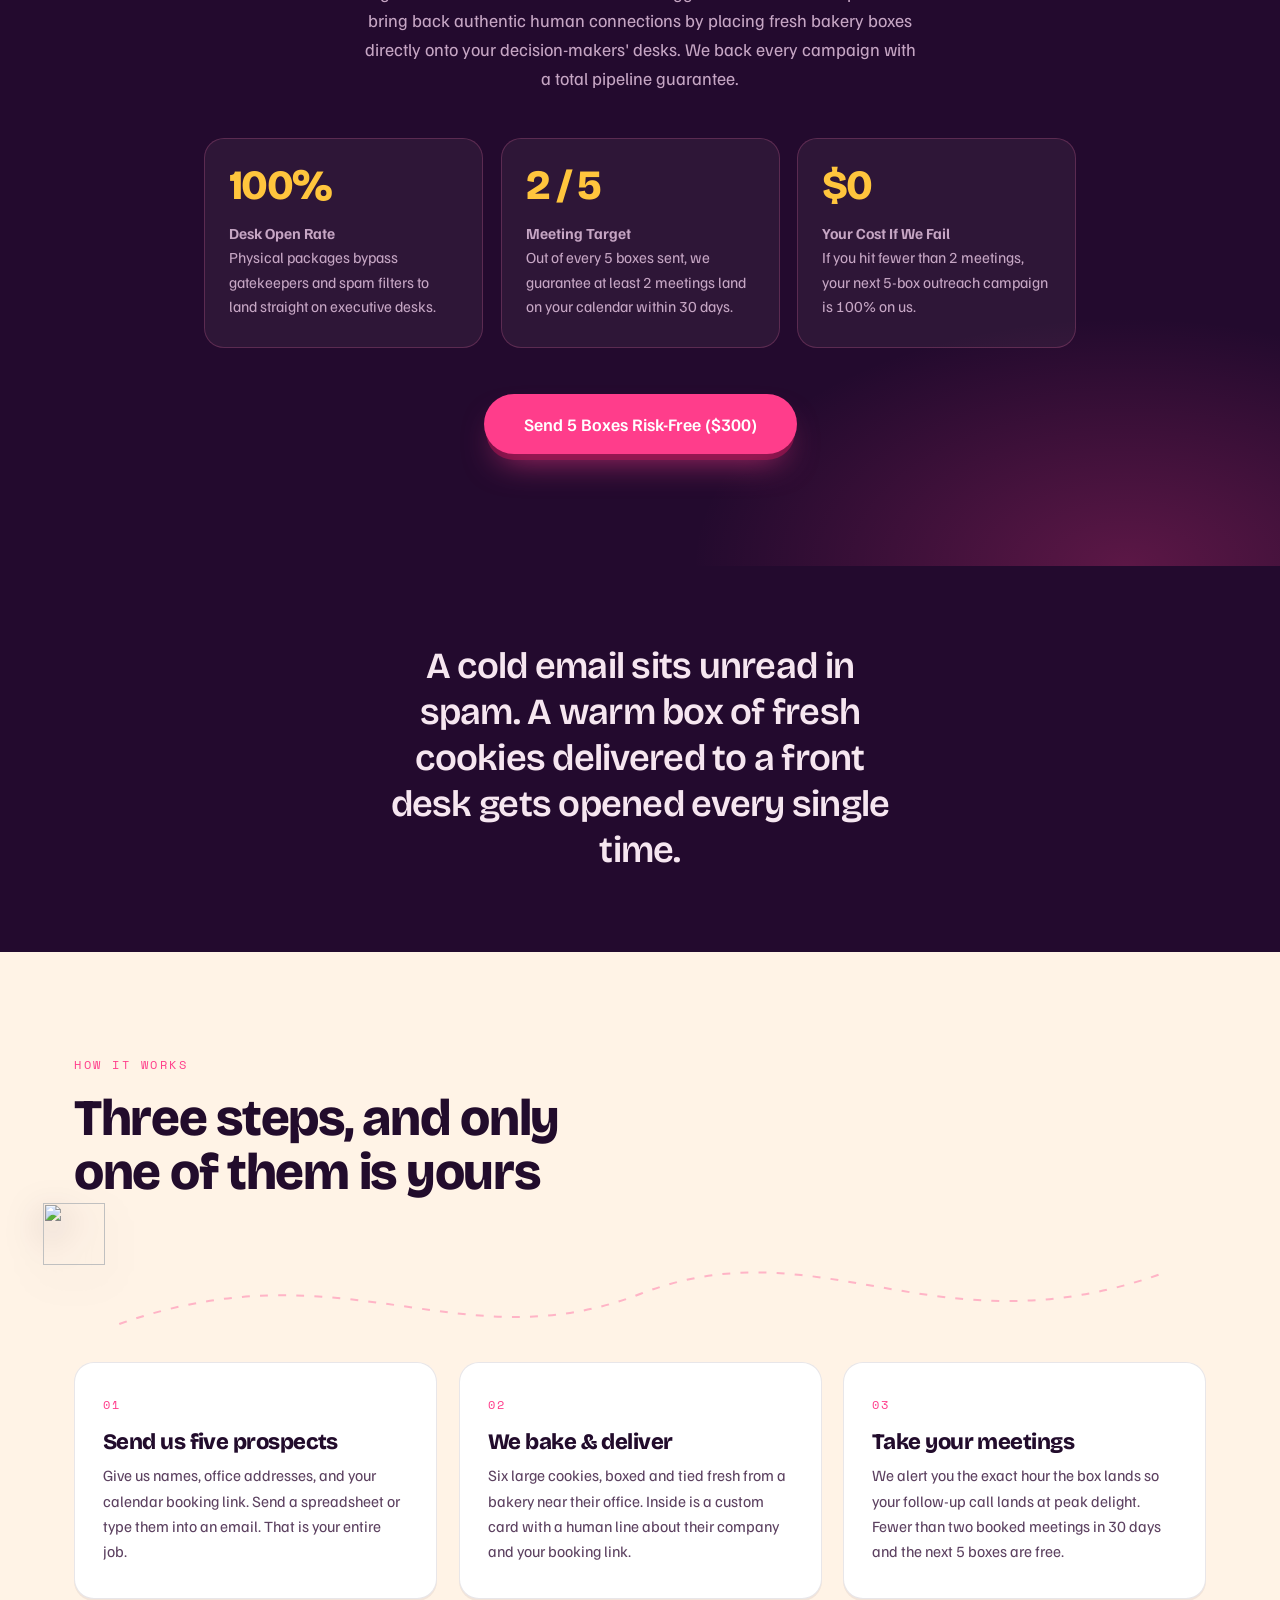
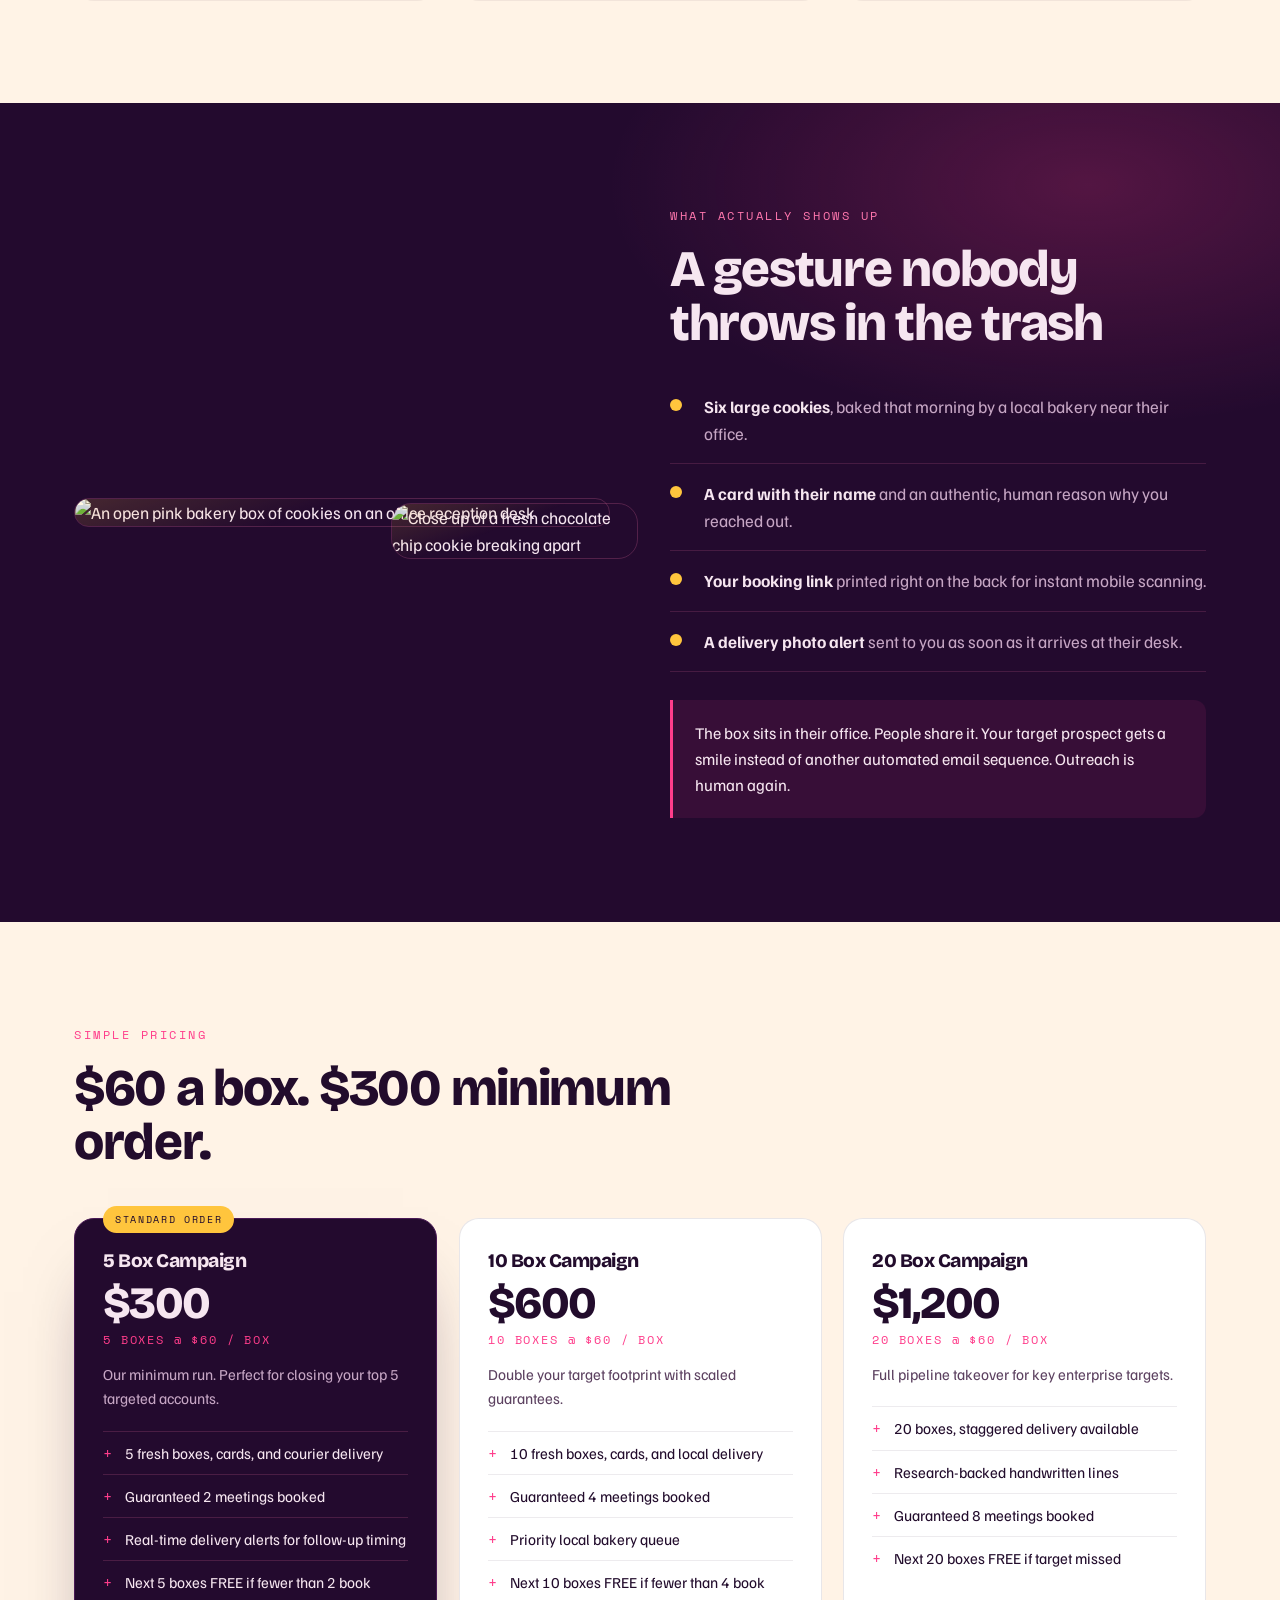
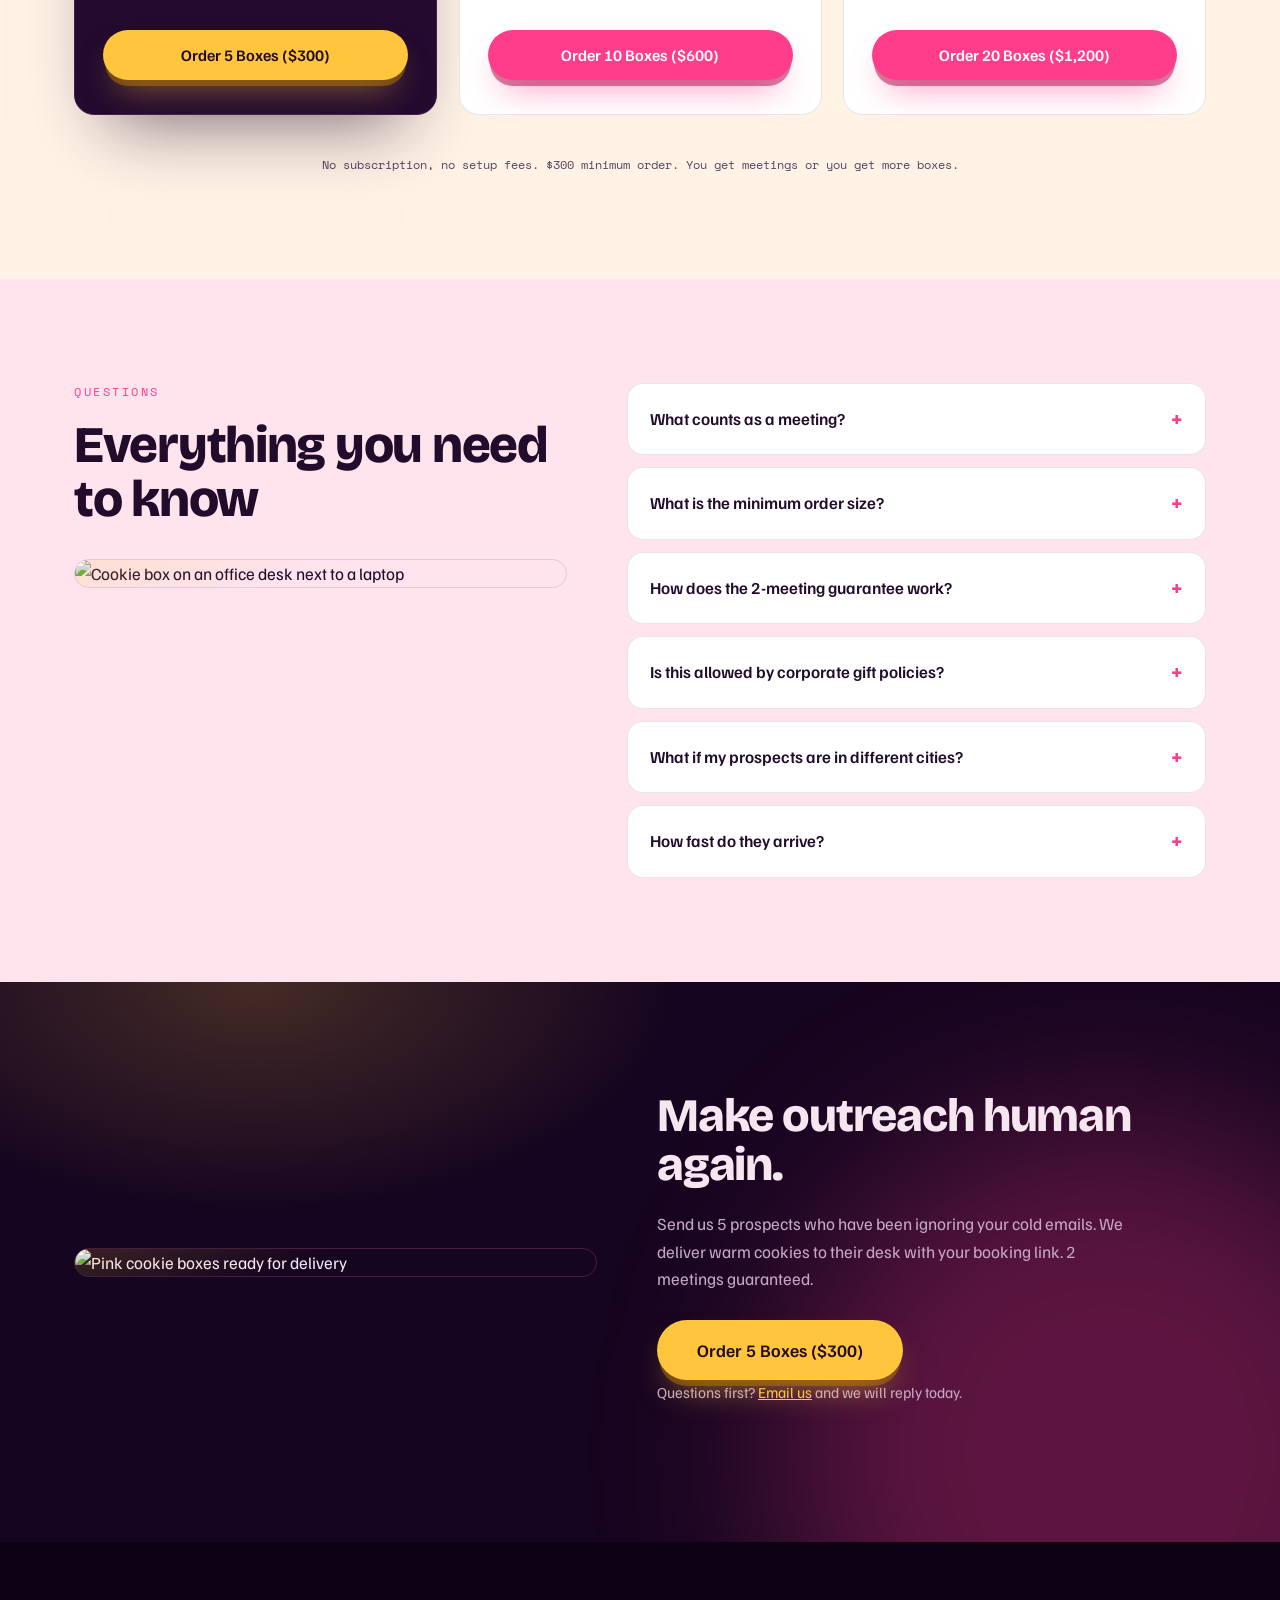
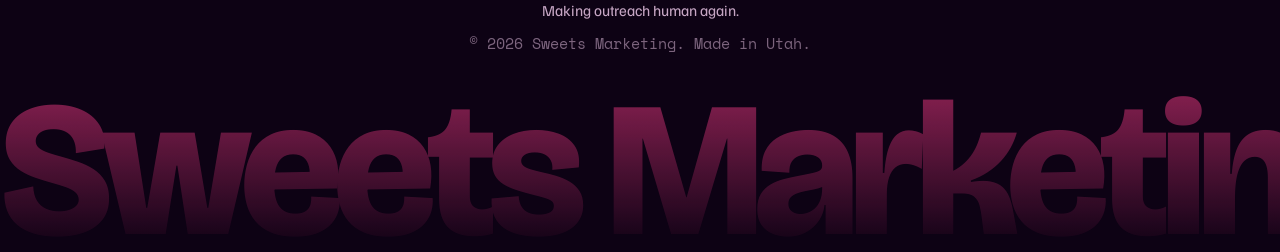
==== commit 019a92b2: "Revise guarantee section with new risk-free promise Updated the guarantee section with new messaging" ====
--- a/sweets-marketing/index.html
+++ b/sweets-marketing/index.html
@@ -143,33 +143,44 @@
     </div>
   </div>
 
-  <!-- ============ GUARANTEE ============ -->
-  <section class="guarantee" id="guarantee">
-    <img class="drift drift-a" data-depth="0.12" src="https://d8j0ntlcm91z4.cloudfront.net/user_3GlxtuR31GnnSqn9fHPKVo3DxuT/hf_20260804_172920_1b2785ac-4a11-4ca2-a032-2c6cba04c55d.png" alt="" aria-hidden="true">
-    <div class="shell guarantee-inner">
-      <p class="eyebrow" data-fade>The Guarantee</p>
-      <h2 class="guarantee-line" data-split>Two meetings in thirty days, or your next five boxes are free.</h2>
-      <p class="guarantee-sub" data-fade>
-        Digital outreach is broken. We make outreach human again by delivering real, warm cookies to the people who delete your emails. 
-        If we don't get at least two meetings on your calendar, we send your next round on our dime.
-      </p>
-      <div class="guarantee-grid">
-        <div class="gcard" data-tilt>
-          <span class="gcard-num">100%</span>
-          <p>Open rate. Physical boxes bypass spam filters and land directly on decision-maker desks.</p>
-        </div>
-        <div class="gcard" data-tilt>
-          <span class="gcard-num">$60</span>
-          <p>Flat cost per box. Includes 6 warm cookies, custom handwritten note, and local delivery.</p>
-        </div>
-        <div class="gcard" data-tilt>
-          <span class="gcard-num">2</span>
-          <p>Meetings guaranteed out of every 5 boxes ordered, or your next 5 boxes cost you $0.</p>
-        </div>
-      </div>
-      <button class="btn btn-lg" type="button" data-checkout="starter" data-magnet><span>Order 5 Boxes ($300)</span></button>
-    </div>
-  </section>
+  
+<!-- ============ GUARANTEE ============ -->
+<section class="guarantee" id="guarantee">
+  <img class="drift drift-a" data-depth="0.12" src="https://d8j0ntlcm91z4.cloudfront.net/user_3GlxtuR31GnnSqn9fHPKVo3DxuT/hf_20260804_172920_1b2785ac-4a11-4ca2-a032-2c6cba04c55d.png" alt="" aria-hidden="true">
+  
+  <div class="shell guarantee-inner">
+    <p class="eyebrow" data-fade>The Risk-Free Promise</p>
+    
+    <h2 class="guarantee-line" data-split>2 Booked Meetings or 5 Free Boxes. Zero Fine Print.</h2>
+    
+    <p class="guarantee-sub" data-fade>
+      Digital outreach is dead—inboxes are clogged with automated spam. We bring back authentic human connections by placing fresh bakery boxes directly onto your decision-makers' desks. We back every campaign with a total pipeline guarantee.
+    </p>
+
+    <div class="guarantee-grid">
+      <div class="gcard" data-tilt>
+        <span class="gcard-num">100%</span>
+        <p><b>Desk Open Rate</b><br>Physical packages bypass gatekeepers and spam filters to land straight on executive desks.</p>
+      </div>
+      
+      <div class="gcard" data-tilt>
+        <span class="gcard-num">2 / 5</span>
+        <p><b>Meeting Target</b><br>Out of every 5 boxes sent, we guarantee at least 2 meetings land on your calendar within 30 days.</p>
+      </div>
+      
+      <div class="gcard" data-tilt>
+        <span class="gcard-num">$0</span>
+        <p><b>Your Cost If We Fail</b><br>If you hit fewer than 2 meetings, your next 5-box outreach campaign is 100% on us.</p>
+      </div>
+    </div>
+
+    <div class="guarantee-cta" data-fade>
+      <button class="btn btn-lg" type="button" data-checkout="starter" data-magnet>
+        <span>Send 5 Boxes Risk-Free ($300)</span>
+      </button>
+    </div>
+  </div>
+</section>
 
   <!-- ============ BAND ============ -->
   <section class="band">
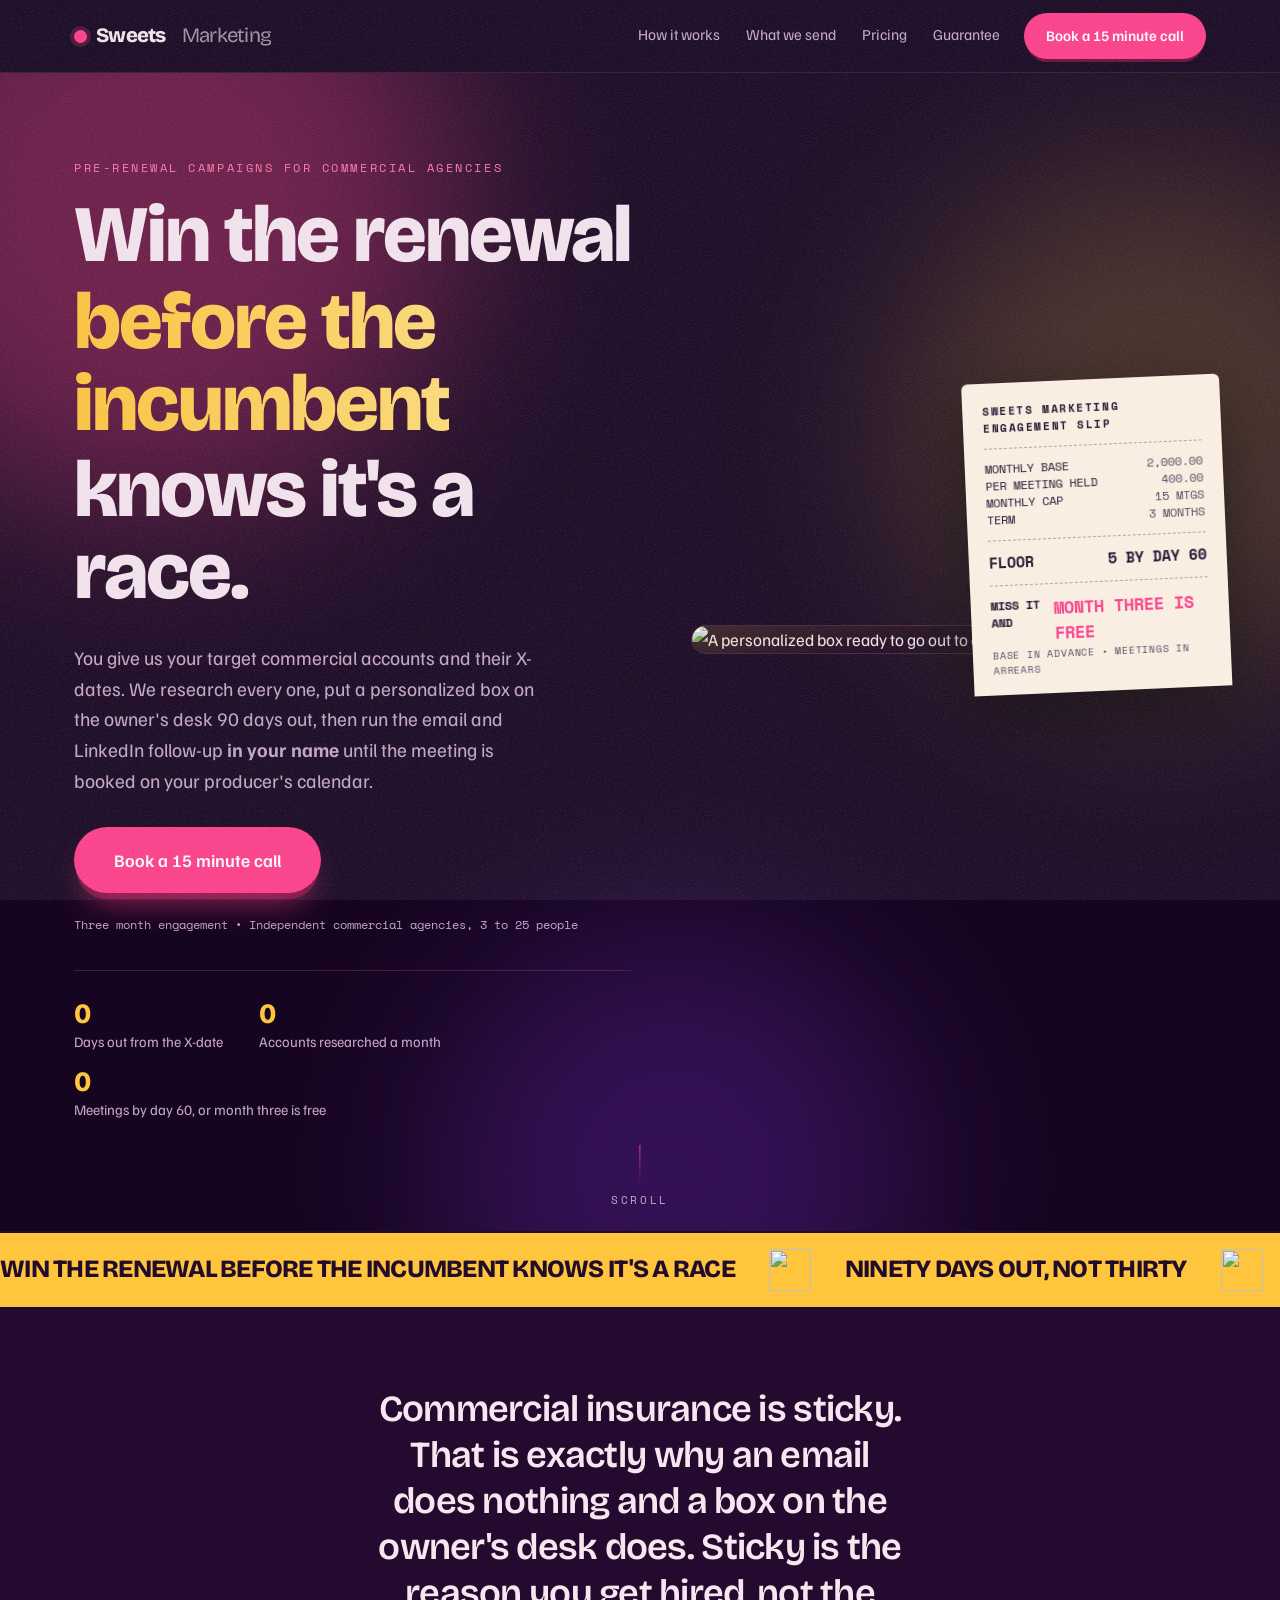
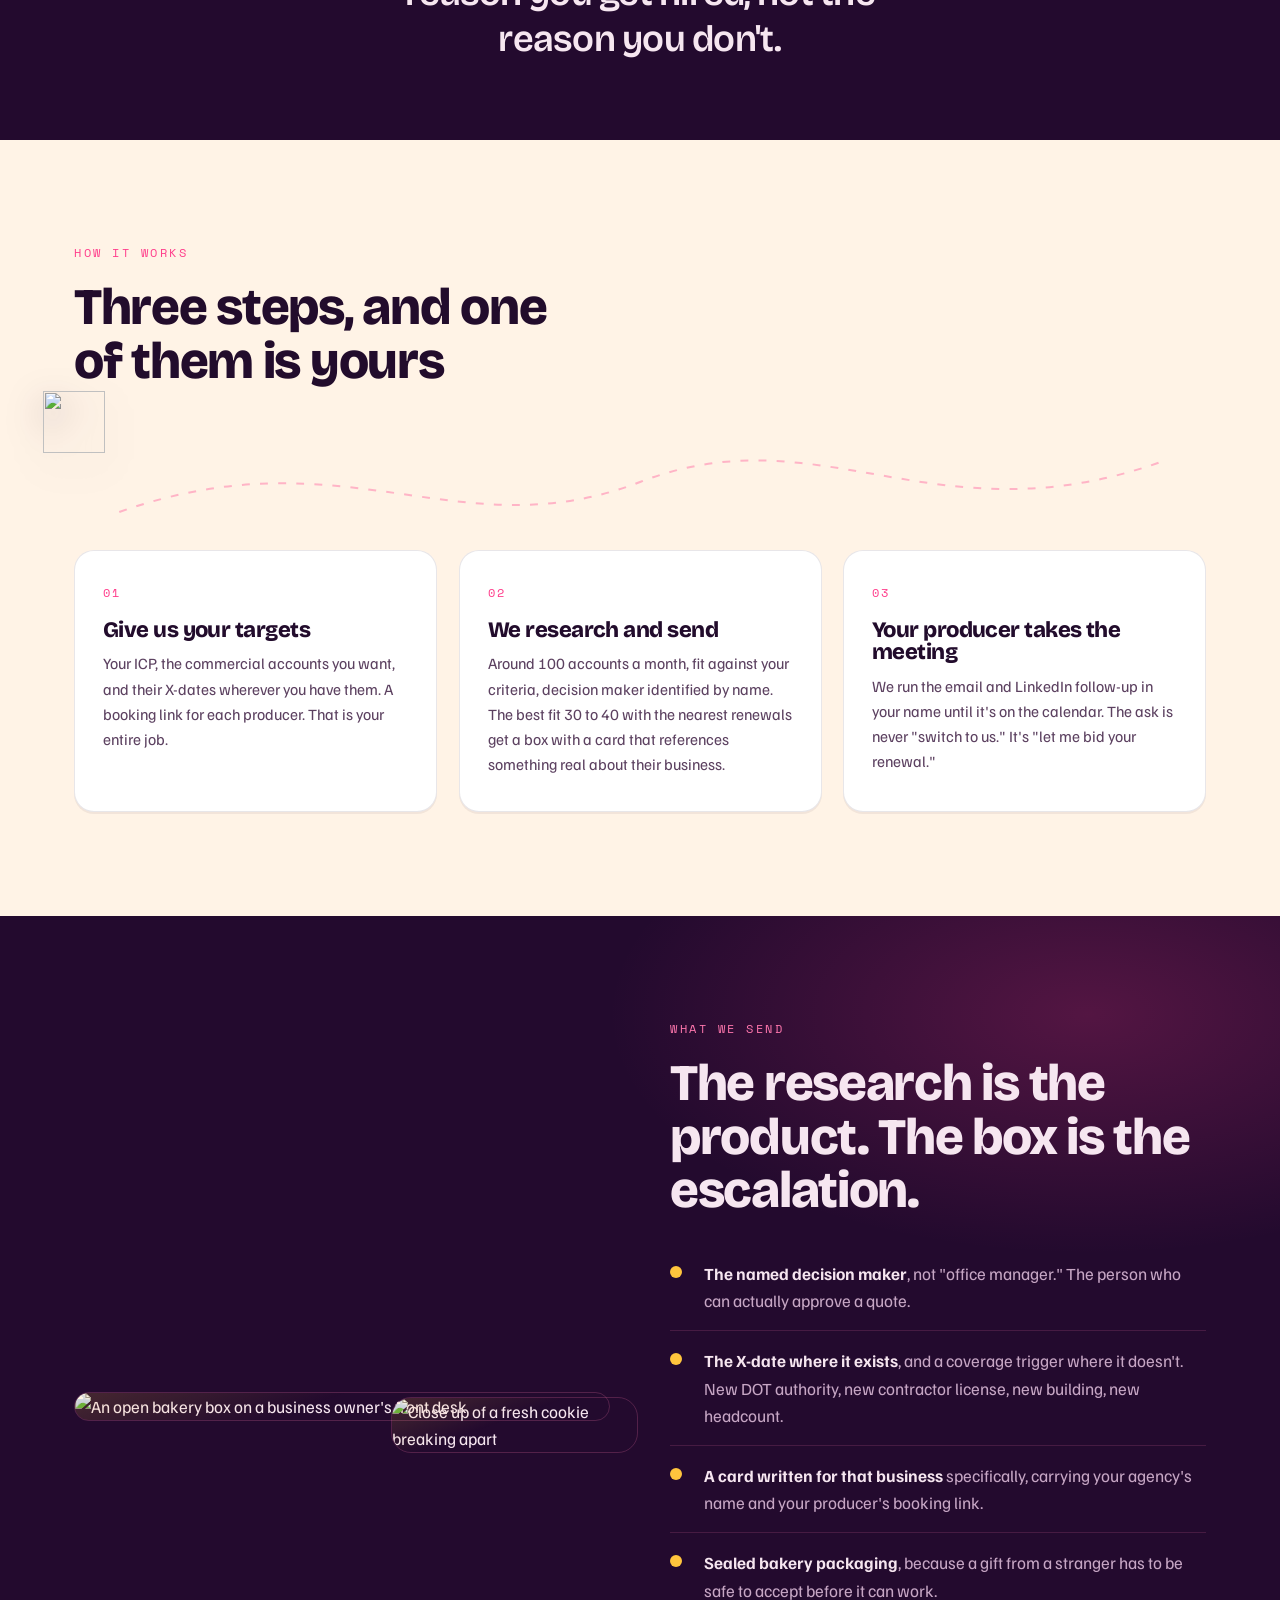
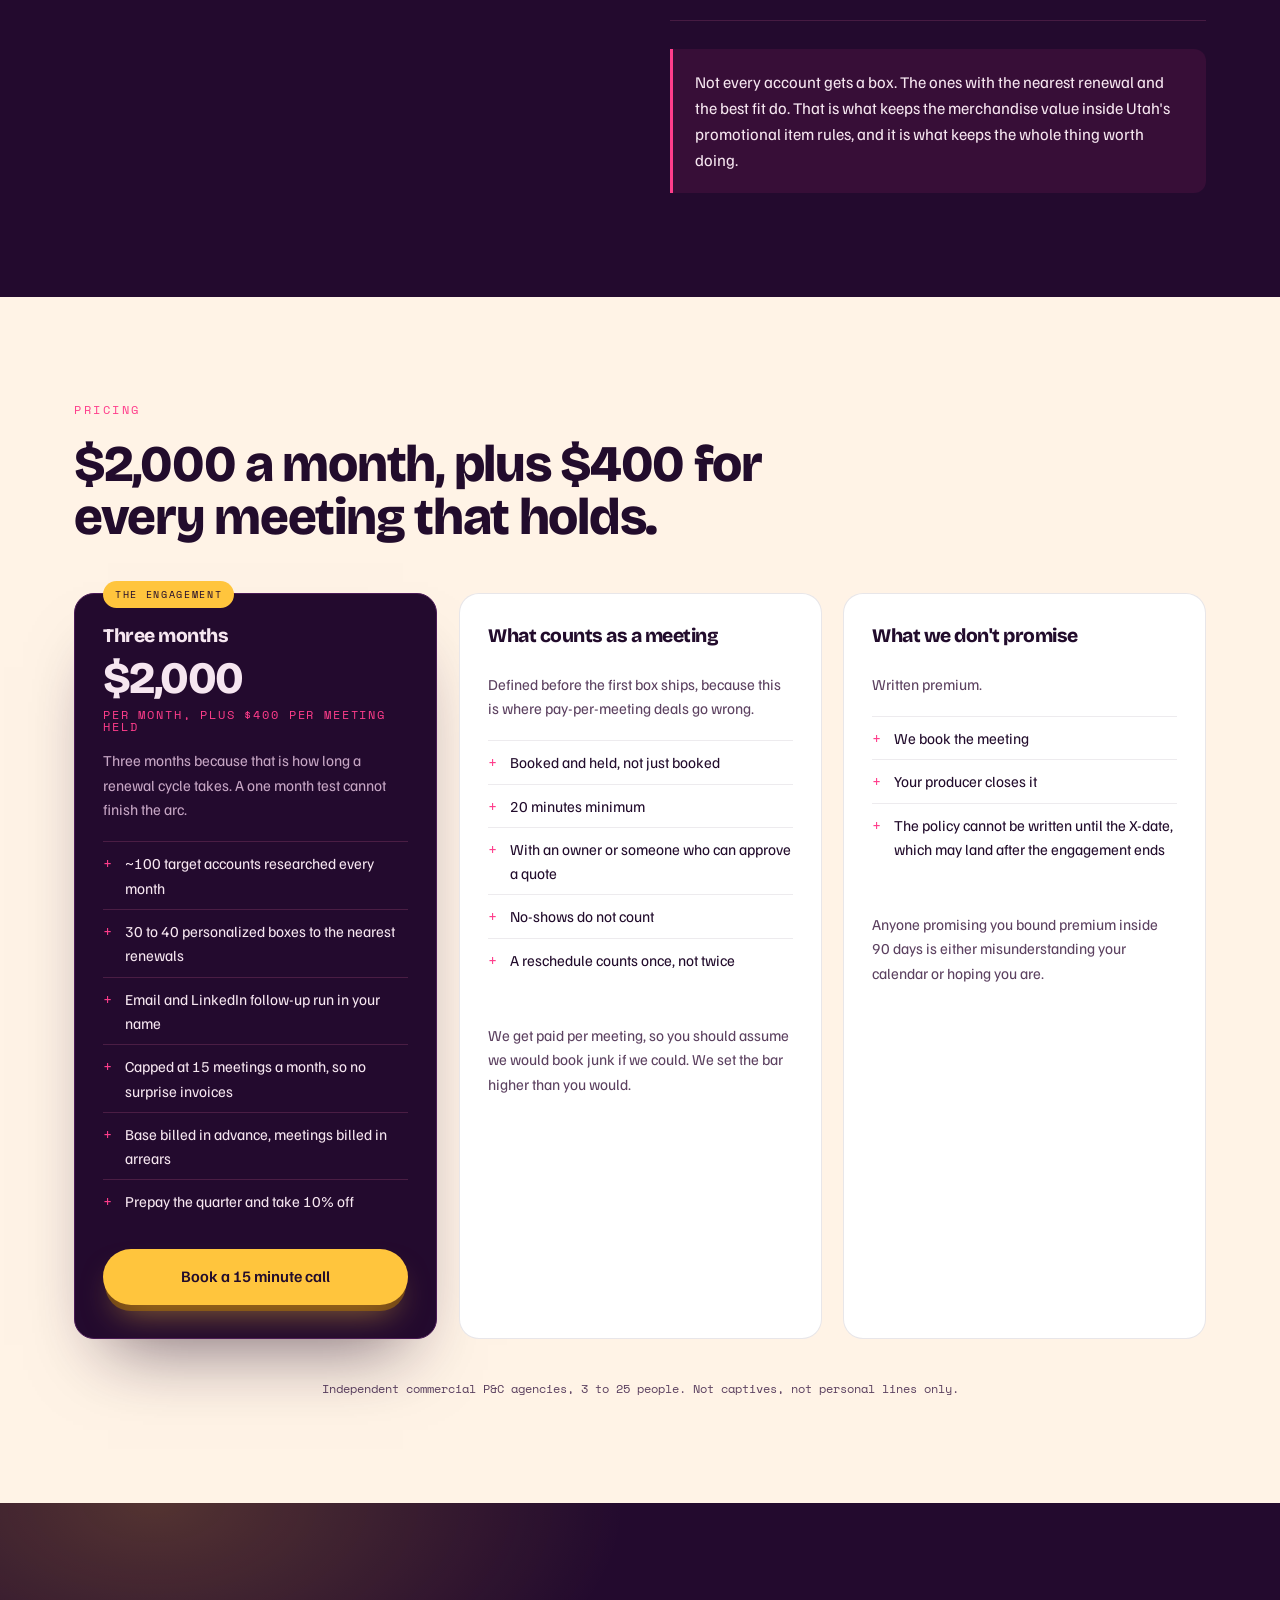
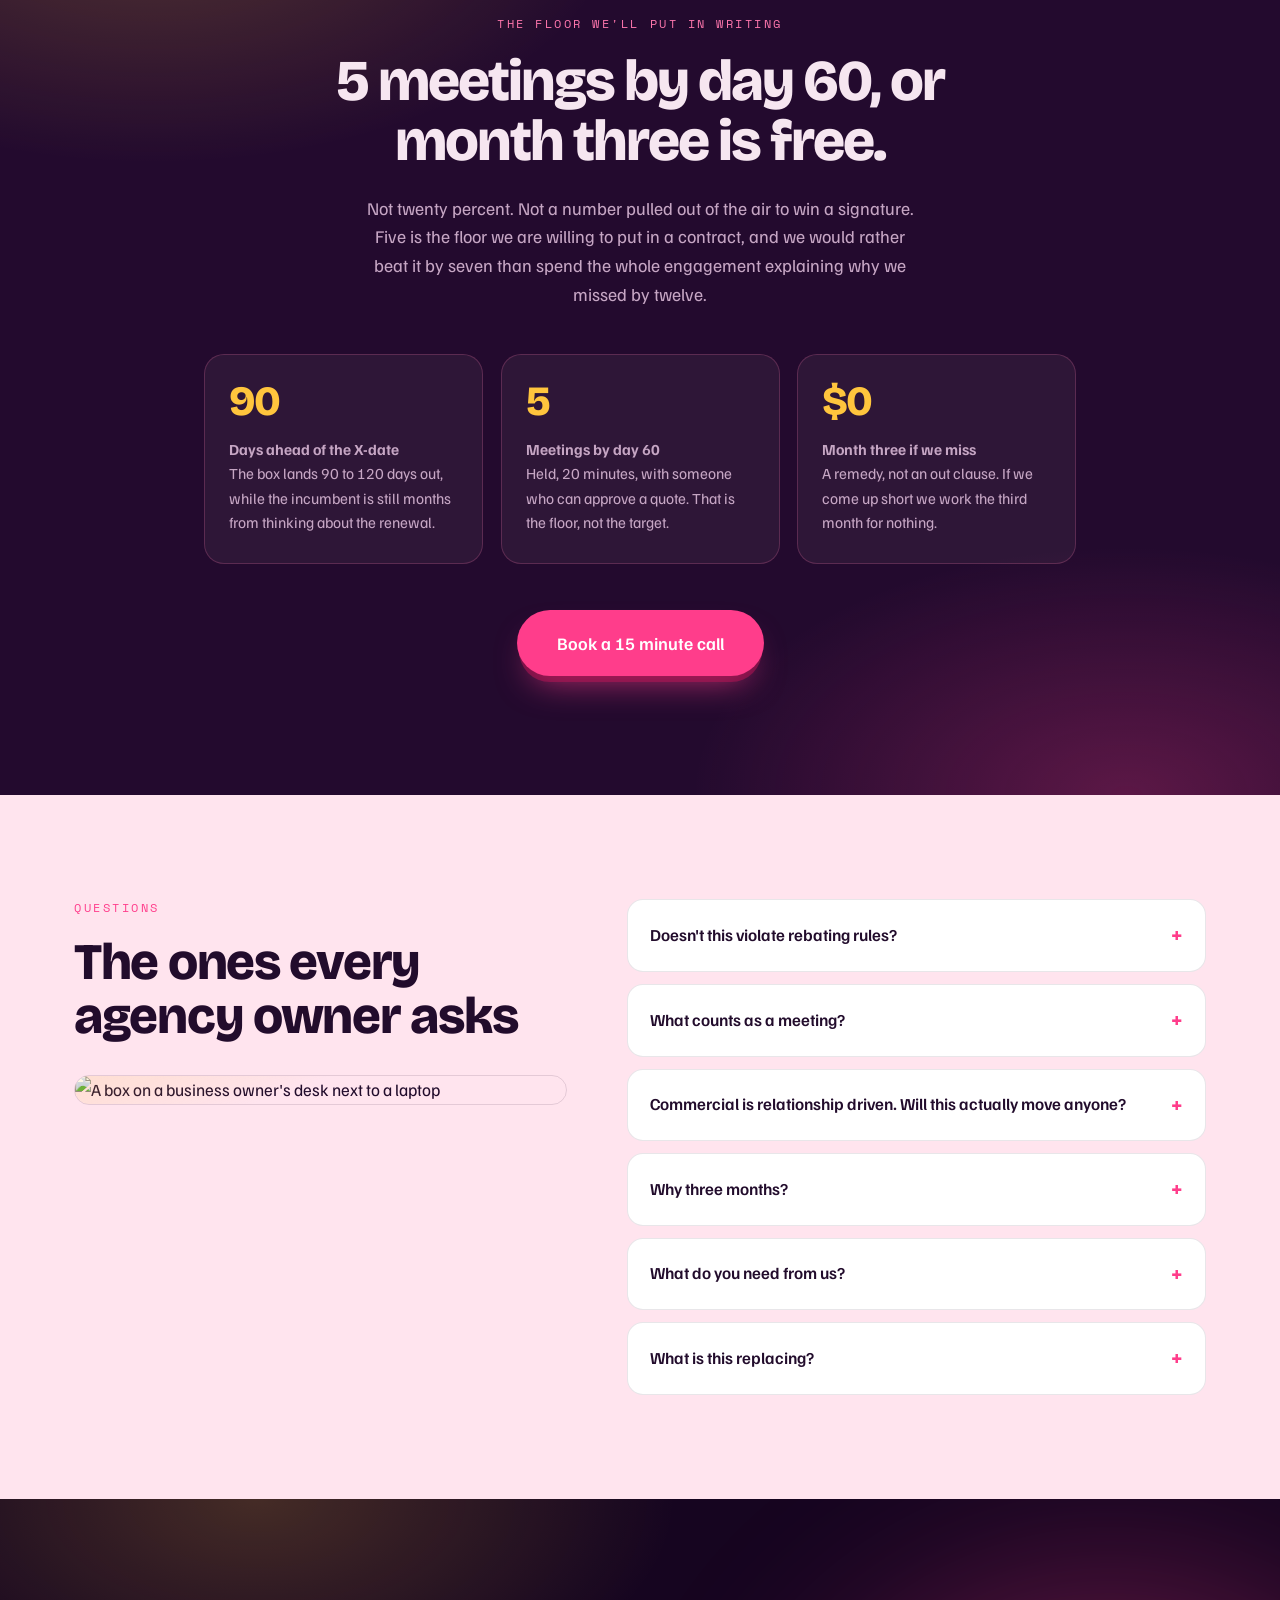
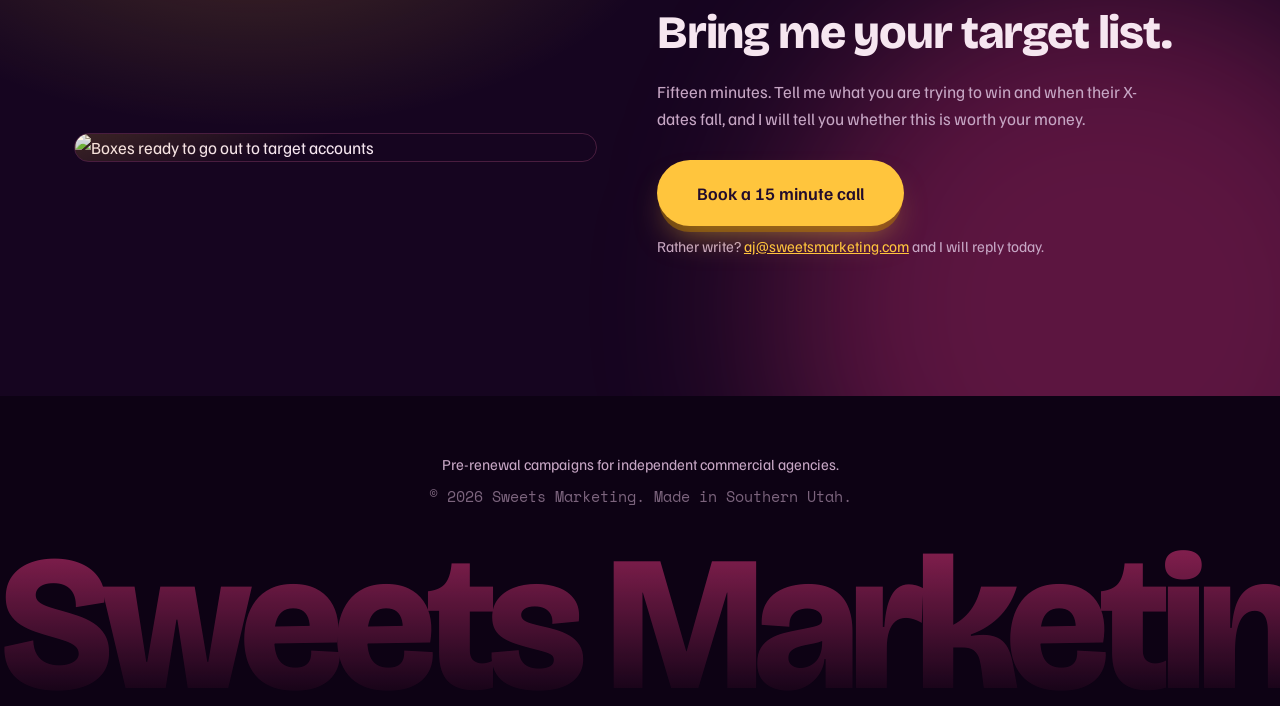
==== commit 3cf500e6: "Update print statement from 'Hello' to 'Goodbye'" ====
--- a/sweets-marketing/index.html
+++ b/sweets-marketing/index.html
@@ -3,10 +3,10 @@
 <head>
 <meta charset="utf-8">
 <meta name="viewport" content="width=device-width, initial-scale=1">
-<title>Sweets Marketing: Make Outreach Human Again</title>
-<meta name="description" content="No one opens an email. Everyone opens a box of cookies. We deliver fresh cookies to 5 prospects with your booking link. 2 meetings guaranteed or your next 5 boxes are free.">
-<meta property="og:title" content="Sweets Marketing — Make Outreach Human Again">
-<meta property="og:description" content="No one opens an email. Everyone opens a box of cookies. 2 meetings guaranteed.">
+<title>Sweets Marketing | Pre-renewal campaigns for independent insurance agencies</title>
+<meta name="description" content="We research your target commercial accounts, land a personalized box on the owner's desk 90 days before their X-date, and run the follow-up in your name until the meeting is on your producer's calendar.">
+<meta property="og:title" content="Sweets Marketing — Win the renewal before the incumbent knows it's a race">
+<meta property="og:description" content="Pre-renewal X-date campaigns for independent commercial insurance agencies. Research, a box on the owner's desk 90 days out, and follow-up run in your name.">
 <meta property="og:type" content="website">
 <link rel="icon" href="favicon.svg" type="image/svg+xml">
 <link rel="preconnect" href="https://fonts.googleapis.com">
@@ -14,6 +14,10 @@
 <link rel="preconnect" href="https://d8j0ntlcm91z4.cloudfront.net" crossorigin>
 <link href="https://fonts.googleapis.com/css2?family=Bricolage+Grotesque:opsz,wght@12..96,400;12..96,600;12..96,800&family=Familjen+Grotesk:wght@400;500;600&family=Space+Mono:wght@400;700&display=swap" rel="stylesheet">
 <link rel="stylesheet" href="styles.css">
+<script>
+  window.va = window.va || function () { (window.vaq = window.vaq || []).push(arguments); };
+</script>
+<script defer src="/_vercel/insights/script.js"></script>
 </head>
 <body>
 
@@ -43,12 +47,13 @@
       Sweets<span class="wordmark-thin">Marketing</span>
     </a>
     <nav class="nav-links" aria-label="Sections">
+      <a href="#how">How it works</a>
+      <a href="#box">What we send</a>
+      <a href="#pricing">Pricing</a>
       <a href="#guarantee">Guarantee</a>
-      <a href="#how">How it works</a>
-      <a href="#box">What shows up</a>
-      <a href="#pricing">Pricing</a>
     </nav>
-    <button class="btn btn-small" type="button" data-checkout="starter" data-magnet><span>Order 5 Boxes ($300)</span></button>
+    <!-- PLACEHOLDER: swap in your real number everywhere you see 4350000000 -->
+    <a class="btn btn-small" href="tel:+14350000000" data-magnet><span>Book a 15 minute call</span></a>
   </div>
 </header>
 
@@ -72,52 +77,50 @@
 
     <div class="shell hero-grid">
       <div class="hero-copy">
-        <p class="eyebrow" data-fade>Make Outreach Human Again</p>
+        <p class="eyebrow" data-fade>Pre-renewal campaigns for commercial agencies</p>
 
         <h1 class="hero-title">
-          <span class="line"><span class="line-in">No one opens an email.</span></span>
-          <span class="line"><span class="line-in hl">Everyone opens a box</span></span>
-          <span class="line"><span class="line-in">of cookies.</span></span>
+          <span class="line"><span class="line-in">Win the renewal</span></span>
+          <span class="line"><span class="line-in hl">before the incumbent</span></span>
+          <span class="line"><span class="line-in">knows it's a race.</span></span>
         </h1>
 
         <p class="lede" data-fade>
-          We send fresh, bakery-quality cookies directly to five prospects who have been ignoring you, complete with a personal card and your booking link. 
-          <b>We guarantee at least two meetings on your calendar</b>, or your next five boxes are on us.
+          You give us your target commercial accounts and their X-dates. We research every one, put a personalized box on the owner's desk 90 days out, then run the email and LinkedIn follow-up <b>in your name</b> until the meeting is booked on your producer's calendar.
         </p>
 
         <div class="hero-cta" data-fade>
-          <button class="btn btn-lg" type="button" data-checkout="starter" data-magnet><span>Send 5 Boxes ($300)</span></button>
-          <p class="hero-cta-note">$300 minimum order • $60 per box • Guaranteed 2 meetings</p>
+          <a class="btn btn-lg" href="tel:+14350000000" data-magnet><span>Book a 15 minute call</span></a>
+          <p class="hero-cta-note">Three month engagement • Independent commercial agencies, 3 to 25 people</p>
         </div>
 
         <ul class="hero-marks" data-fade>
-          <li><strong data-count="100" data-suffix="%">0%</strong> Desk open rate</li>
-          <li><strong data-count="2" data-suffix="">0</strong> Guaranteed meetings</li>
-          <li><strong data-count="60" data-prefix="$">0</strong> Per box</li>
+          <li><strong data-count="90" data-suffix="">0</strong> Days out from the X-date</li>
+          <li><strong data-count="100" data-suffix="">0</strong> Accounts researched a month</li>
+          <li><strong data-count="5" data-suffix="">0</strong> Meetings by day 60, or month three is free</li>
         </ul>
       </div>
 
       <div class="hero-visual">
         <div class="hero-frame" data-reveal>
-          <!-- SWAPPED: Studio box image as primary hero -->
-          <img class="hero-img" src="https://d8j0ntlcm91z4.cloudfront.net/user_3GlxtuR31GnnSqn9fHPKVo3DxuT/hf_20260804_170503_28b94e20-8cf7-42d7-bd3f-cec76562b322.png" alt="A fresh pink cookie box ready for delivery">
-        </div>
-
-        <div class="ticket" data-tilt aria-label="Order summary">
+          <img class="hero-img" src="https://d8j0ntlcm91z4.cloudfront.net/user_3GlxtuR31GnnSqn9fHPKVo3DxuT/hf_20260804_170503_28b94e20-8cf7-42d7-bd3f-cec76562b322.png" alt="A personalized box ready to go out to a target commercial account">
+        </div>
+
+        <div class="ticket" data-tilt aria-label="Engagement summary">
           <div class="ticket-body">
-            <p class="ticket-head">SWEETS MARKETING<br>ORDER SLIP</p>
+            <p class="ticket-head">SWEETS MARKETING<br>ENGAGEMENT SLIP</p>
             <div class="ticket-rule"></div>
             <dl class="ticket-lines">
-              <div><dt>5 x BOX OF 6</dt><dd>300.00</dd></div>
-              <div><dt>PER BOX</dt><dd>60.00</dd></div>
-              <div><dt>DELIVERY + CARDS</dt><dd>INCL</dd></div>
-              <div><dt>GUARANTEE</dt><dd>2 MTGS</dd></div>
+              <div><dt>MONTHLY BASE</dt><dd>2,000.00</dd></div>
+              <div><dt>PER MEETING HELD</dt><dd>400.00</dd></div>
+              <div><dt>MONTHLY CAP</dt><dd>15 MTGS</dd></div>
+              <div><dt>TERM</dt><dd>3 MONTHS</dd></div>
             </dl>
             <div class="ticket-rule"></div>
-            <div class="ticket-total"><span>TOTAL</span><span>$300.00</span></div>
+            <div class="ticket-total"><span>FLOOR</span><span>5 BY DAY 60</span></div>
             <div class="ticket-rule"></div>
-            <p class="ticket-out">UNDER 2 MEETINGS <b>NEXT 5 FREE</b></p>
-            <p class="ticket-fine">30 DAYS FROM LAST DELIVERY</p>
+            <p class="ticket-out">MISS IT AND <b>MONTH THREE IS FREE</b></p>
+            <p class="ticket-fine">BASE IN ADVANCE • MEETINGS IN ARREARS</p>
           </div>
           <div class="ticket-tear" aria-hidden="true"></div>
         </div>
@@ -131,62 +134,23 @@
   <div class="marquee" id="marquee" aria-hidden="true">
     <div class="marquee-track" id="marquee-track">
       <div class="marquee-set">
-        <span>Make outreach human again</span><img src="https://d8j0ntlcm91z4.cloudfront.net/user_3GlxtuR31GnnSqn9fHPKVo3DxuT/hf_20260804_172902_8c42ba6e-61e8-413e-8ecc-aa23f983bc54.png" alt="">
-        <span>No one opens an email</span><img src="https://d8j0ntlcm91z4.cloudfront.net/user_3GlxtuR31GnnSqn9fHPKVo3DxuT/hf_20260804_172912_1558d1ab-7e1f-42d1-8934-46a6694769d1.png" alt="">
-        <span>Everyone opens a box of cookies</span><img src="https://d8j0ntlcm91z4.cloudfront.net/user_3GlxtuR31GnnSqn9fHPKVo3DxuT/hf_20260804_172916_f8839bfc-f475-4c8d-8e52-e5a1a3b38341.png" alt="">
+        <span>Win the renewal before the incumbent knows it's a race</span><img src="https://d8j0ntlcm91z4.cloudfront.net/user_3GlxtuR31GnnSqn9fHPKVo3DxuT/hf_20260804_172902_8c42ba6e-61e8-413e-8ecc-aa23f983bc54.png" alt="">
+        <span>Ninety days out, not thirty</span><img src="https://d8j0ntlcm91z4.cloudfront.net/user_3GlxtuR31GnnSqn9fHPKVo3DxuT/hf_20260804_172912_1558d1ab-7e1f-42d1-8934-46a6694769d1.png" alt="">
+        <span>Let me bid your renewal</span><img src="https://d8j0ntlcm91z4.cloudfront.net/user_3GlxtuR31GnnSqn9fHPKVo3DxuT/hf_20260804_172916_f8839bfc-f475-4c8d-8e52-e5a1a3b38341.png" alt="">
       </div>
       <div class="marquee-set">
-        <span>Make outreach human again</span><img src="https://d8j0ntlcm91z4.cloudfront.net/user_3GlxtuR31GnnSqn9fHPKVo3DxuT/hf_20260804_172902_8c42ba6e-61e8-413e-8ecc-aa23f983bc54.png" alt="">
-        <span>No one opens an email</span><img src="https://d8j0ntlcm91z4.cloudfront.net/user_3GlxtuR31GnnSqn9fHPKVo3DxuT/hf_20260804_172912_1558d1ab-7e1f-42d1-8934-46a6694769d1.png" alt="">
-        <span>Everyone opens a box of cookies</span><img src="https://d8j0ntlcm91z4.cloudfront.net/user_3GlxtuR31GnnSqn9fHPKVo3DxuT/hf_20260804_172916_f8839bfc-f475-4c8d-8e52-e5a1a3b38341.png" alt="">
-      </div>
-    </div>
-  </div>
-
-  
-<!-- ============ GUARANTEE ============ -->
-<section class="guarantee" id="guarantee">
-  <img class="drift drift-a" data-depth="0.12" src="https://d8j0ntlcm91z4.cloudfront.net/user_3GlxtuR31GnnSqn9fHPKVo3DxuT/hf_20260804_172920_1b2785ac-4a11-4ca2-a032-2c6cba04c55d.png" alt="" aria-hidden="true">
-  
-  <div class="shell guarantee-inner">
-    <p class="eyebrow" data-fade>The Risk-Free Promise</p>
-    
-    <h2 class="guarantee-line" data-split>2 Booked Meetings or 5 Free Boxes. Zero Fine Print.</h2>
-    
-    <p class="guarantee-sub" data-fade>
-      Digital outreach is dead—inboxes are clogged with automated spam. We bring back authentic human connections by placing fresh bakery boxes directly onto your decision-makers' desks. We back every campaign with a total pipeline guarantee.
-    </p>
-
-    <div class="guarantee-grid">
-      <div class="gcard" data-tilt>
-        <span class="gcard-num">100%</span>
-        <p><b>Desk Open Rate</b><br>Physical packages bypass gatekeepers and spam filters to land straight on executive desks.</p>
-      </div>
-      
-      <div class="gcard" data-tilt>
-        <span class="gcard-num">2 / 5</span>
-        <p><b>Meeting Target</b><br>Out of every 5 boxes sent, we guarantee at least 2 meetings land on your calendar within 30 days.</p>
-      </div>
-      
-      <div class="gcard" data-tilt>
-        <span class="gcard-num">$0</span>
-        <p><b>Your Cost If We Fail</b><br>If you hit fewer than 2 meetings, your next 5-box outreach campaign is 100% on us.</p>
-      </div>
-    </div>
-
-    <div class="guarantee-cta" data-fade>
-      <button class="btn btn-lg" type="button" data-checkout="starter" data-magnet>
-        <span>Send 5 Boxes Risk-Free ($300)</span>
-      </button>
-    </div>
-  </div>
-</section>
+        <span>Win the renewal before the incumbent knows it's a race</span><img src="https://d8j0ntlcm91z4.cloudfront.net/user_3GlxtuR31GnnSqn9fHPKVo3DxuT/hf_20260804_172902_8c42ba6e-61e8-413e-8ecc-aa23f983bc54.png" alt="">
+        <span>Ninety days out, not thirty</span><img src="https://d8j0ntlcm91z4.cloudfront.net/user_3GlxtuR31GnnSqn9fHPKVo3DxuT/hf_20260804_172912_1558d1ab-7e1f-42d1-8934-46a6694769d1.png" alt="">
+        <span>Let me bid your renewal</span><img src="https://d8j0ntlcm91z4.cloudfront.net/user_3GlxtuR31GnnSqn9fHPKVo3DxuT/hf_20260804_172916_f8839bfc-f475-4c8d-8e52-e5a1a3b38341.png" alt="">
+      </div>
+    </div>
+  </div>
 
   <!-- ============ BAND ============ -->
   <section class="band">
     <div class="shell">
       <p class="band-line" data-split>
-        A cold email sits unread in spam. A warm box of fresh cookies delivered to a front desk gets opened every single time.
+        Commercial insurance is sticky. That is exactly why an email does nothing and a box on the owner's desk does. Sticky is the reason you get hired, not the reason you don't.
       </p>
     </div>
   </section>
@@ -196,7 +160,7 @@
     <div class="how-sticky">
       <div class="shell">
         <p class="eyebrow eyebrow-dark" data-fade>How it works</p>
-        <h2 class="section-title" data-split>Three steps, and only one of them is yours</h2>
+        <h2 class="section-title" data-split>Three steps, and one of them is yours</h2>
 
         <div class="track" aria-hidden="true">
           <svg class="track-svg" viewBox="0 0 1000 120" preserveAspectRatio="none">
@@ -208,48 +172,47 @@
         <ol class="steps">
           <li class="step" data-tilt>
             <span class="step-num">01</span>
-            <h3>Send us five prospects</h3>
-            <p>Give us names, office addresses, and your calendar booking link. Send a spreadsheet or type them into an email. That is your entire job.</p>
+            <h3>Give us your targets</h3>
+            <p>Your ICP, the commercial accounts you want, and their X-dates wherever you have them. A booking link for each producer. That is your entire job.</p>
           </li>
           <li class="step" data-tilt>
             <span class="step-num">02</span>
-            <h3>We bake & deliver</h3>
-            <p>Six large cookies, boxed and tied fresh from a bakery near their office. Inside is a custom card with a human line about their company and your booking link.</p>
+            <h3>We research and send</h3>
+            <p>Around 100 accounts a month, fit against your criteria, decision maker identified by name. The best fit 30 to 40 with the nearest renewals get a box with a card that references something real about their business.</p>
           </li>
           <li class="step" data-tilt>
             <span class="step-num">03</span>
-            <h3>Take your meetings</h3>
-            <p>We alert you the exact hour the box lands so your follow-up call lands at peak delight. Fewer than two booked meetings in 30 days and the next 5 boxes are free.</p>
+            <h3>Your producer takes the meeting</h3>
+            <p>We run the email and LinkedIn follow-up in your name until it's on the calendar. The ask is never "switch to us." It's "let me bid your renewal."</p>
           </li>
         </ol>
       </div>
     </div>
   </section>
 
-  <!-- ============ WHAT SHOWS UP ============ -->
+  <!-- ============ WHAT WE SEND ============ -->
   <section class="box" id="box">
     <img class="drift drift-b" data-depth="0.14" src="https://d8j0ntlcm91z4.cloudfront.net/user_3GlxtuR31GnnSqn9fHPKVo3DxuT/hf_20260804_172908_328d2f02-f7c8-403e-85eb-3e311b74b367.png" alt="" aria-hidden="true">
     <div class="shell box-grid">
       <div class="box-media">
         <div class="hero-frame" data-reveal>
-          <!-- SWAPPED: Office reception image moved here -->
-          <img src="https://d8j0ntlcm91z4.cloudfront.net/user_3GlxtuR31GnnSqn9fHPKVo3DxuT/hf_20260804_170503_af47d440-0a0b-48b2-971e-ca4f7b4da004.png" alt="An open pink bakery box of cookies on an office reception desk">
+          <img src="https://d8j0ntlcm91z4.cloudfront.net/user_3GlxtuR31GnnSqn9fHPKVo3DxuT/hf_20260804_170503_af47d440-0a0b-48b2-971e-ca4f7b4da004.png" alt="An open bakery box on a business owner's front desk">
         </div>
         <div class="hero-frame box-media-small" data-reveal>
-          <img src="https://d8j0ntlcm91z4.cloudfront.net/user_3GlxtuR31GnnSqn9fHPKVo3DxuT/hf_20260804_170503_6a5fad63-2c17-450f-860f-5d8840170157.png" alt="Close up of a fresh chocolate chip cookie breaking apart">
+          <img src="https://d8j0ntlcm91z4.cloudfront.net/user_3GlxtuR31GnnSqn9fHPKVo3DxuT/hf_20260804_170503_6a5fad63-2c17-450f-860f-5d8840170157.png" alt="Close up of a fresh cookie breaking apart">
         </div>
       </div>
       <div class="box-copy">
-        <p class="eyebrow" data-fade>What actually shows up</p>
-        <h2 class="section-title" data-split>A gesture nobody throws in the trash</h2>
+        <p class="eyebrow" data-fade>What we send</p>
+        <h2 class="section-title" data-split>The research is the product. The box is the escalation.</h2>
         <ul class="box-list">
-          <li data-fade><b>Six large cookies</b>, baked that morning by a local bakery near their office.</li>
-          <li data-fade><b>A card with their name</b> and an authentic, human reason why you reached out.</li>
-          <li data-fade><b>Your booking link</b> printed right on the back for instant mobile scanning.</li>
-          <li data-fade><b>A delivery photo alert</b> sent to you as soon as it arrives at their desk.</li>
+          <li data-fade><b>The named decision maker</b>, not "office manager." The person who can actually approve a quote.</li>
+          <li data-fade><b>The X-date where it exists</b>, and a coverage trigger where it doesn't. New DOT authority, new contractor license, new building, new headcount.</li>
+          <li data-fade><b>A card written for that business</b> specifically, carrying your agency's name and your producer's booking link.</li>
+          <li data-fade><b>Sealed bakery packaging</b>, because a gift from a stranger has to be safe to accept before it can work.</li>
         </ul>
         <p class="box-kicker" data-fade>
-          The box sits in their office. People share it. Your target prospect gets a smile instead of another automated email sequence. Outreach is human again.
+          Not every account gets a box. The ones with the nearest renewal and the best fit do. That is what keeps the merchandise value inside Utah's promotional item rules, and it is what keeps the whole thing worth doing.
         </p>
       </div>
     </div>
@@ -258,54 +221,92 @@
   <!-- ============ PRICING ============ -->
   <section class="pricing" id="pricing">
     <div class="shell">
-      <p class="eyebrow" data-fade>Simple Pricing</p>
-      <h2 class="section-title" data-split>$60 a box. $300 minimum order.</h2>
+      <p class="eyebrow" data-fade>Pricing</p>
+      <h2 class="section-title" data-split>$2,000 a month, plus $400 for every meeting that holds.</h2>
 
       <div class="plans">
         <article class="plan plan-lead" data-tilt>
-          <span class="plan-tag">Standard Order</span>
+          <span class="plan-tag">The engagement</span>
           <img class="plan-cake" src="https://d8j0ntlcm91z4.cloudfront.net/user_3GlxtuR31GnnSqn9fHPKVo3DxuT/hf_20260804_172912_1558d1ab-7e1f-42d1-8934-46a6694769d1.png" alt="" aria-hidden="true">
-          <h3 class="plan-name">5 Box Campaign</h3>
-          <p class="plan-price">$300<span>5 boxes @ $60 / box</span></p>
-          <p class="plan-sub">Our minimum run. Perfect for closing your top 5 targeted accounts.</p>
+          <h3 class="plan-name">Three months</h3>
+          <p class="plan-price">$2,000<span>per month, plus $400 per meeting held</span></p>
+          <p class="plan-sub">Three months because that is how long a renewal cycle takes. A one month test cannot finish the arc.</p>
           <ul class="plan-list">
-            <li>5 fresh boxes, cards, and courier delivery</li>
-            <li>Guaranteed 2 meetings booked</li>
-            <li>Real-time delivery alerts for follow-up timing</li>
-            <li>Next 5 boxes FREE if fewer than 2 book</li>
+            <li>~100 target accounts researched every month</li>
+            <li>30 to 40 personalized boxes to the nearest renewals</li>
+            <li>Email and LinkedIn follow-up run in your name</li>
+            <li>Capped at 15 meetings a month, so no surprise invoices</li>
+            <li>Base billed in advance, meetings billed in arrears</li>
+            <li>Prepay the quarter and take 10% off</li>
           </ul>
-          <button class="btn btn-block btn-alt" type="button" data-checkout="starter" data-magnet><span>Order 5 Boxes ($300)</span></button>
+          <a class="btn btn-block btn-alt" href="tel:+14350000000" data-magnet><span>Book a 15 minute call</span></a>
         </article>
 
         <article class="plan" data-tilt>
-          <h3 class="plan-name">10 Box Campaign</h3>
-          <p class="plan-price">$600<span>10 boxes @ $60 / box</span></p>
-          <p class="plan-sub">Double your target footprint with scaled guarantees.</p>
+          <h3 class="plan-name">What counts as a meeting</h3>
+          <p class="plan-sub">Defined before the first box ships, because this is where pay-per-meeting deals go wrong.</p>
           <ul class="plan-list">
-            <li>10 fresh boxes, cards, and local delivery</li>
-            <li>Guaranteed 4 meetings booked</li>
-            <li>Priority local bakery queue</li>
-            <li>Next 10 boxes FREE if fewer than 4 book</li>
+            <li>Booked and held, not just booked</li>
+            <li>20 minutes minimum</li>
+            <li>With an owner or someone who can approve a quote</li>
+            <li>No-shows do not count</li>
+            <li>A reschedule counts once, not twice</li>
           </ul>
-          <button class="btn btn-block" type="button" data-checkout="full" data-magnet><span>Order 10 Boxes ($600)</span></button>
+          <p class="plan-sub">We get paid per meeting, so you should assume we would book junk if we could. We set the bar higher than you would.</p>
         </article>
 
         <article class="plan" data-tilt>
-          <h3 class="plan-name">20 Box Campaign</h3>
-          <p class="plan-price">$1,200<span>20 boxes @ $60 / box</span></p>
-          <p class="plan-sub">Full pipeline takeover for key enterprise targets.</p>
+          <h3 class="plan-name">What we don't promise</h3>
+          <p class="plan-sub">Written premium.</p>
           <ul class="plan-list">
-            <li>20 boxes, staggered delivery available</li>
-            <li>Research-backed handwritten lines</li>
-            <li>Guaranteed 8 meetings booked</li>
-            <li>Next 20 boxes FREE if target missed</li>
+            <li>We book the meeting</li>
+            <li>Your producer closes it</li>
+            <li>The policy cannot be written until the X-date, which may land after the engagement ends</li>
           </ul>
-          <button class="btn btn-block" type="button" data-checkout="pipeline" data-magnet><span>Order 20 Boxes ($1,200)</span></button>
+          <p class="plan-sub">Anyone promising you bound premium inside 90 days is either misunderstanding your calendar or hoping you are.</p>
         </article>
       </div>
-      <p class="pricing-fine" data-fade>No subscription, no setup fees. $300 minimum order. You get meetings or you get more boxes.</p>
-    </div>
-  </section>
+      <p class="pricing-fine" data-fade>Independent commercial P&amp;C agencies, 3 to 25 people. Not captives, not personal lines only.</p>
+    </div>
+  </section>
+
+  <!-- ============ GUARANTEE ============ -->
+  <section class="guarantee" id="guarantee">
+    <img class="drift drift-a" data-depth="0.12" src="https://d8j0ntlcm91z4.cloudfront.net/user_3GlxtuR31GnnSqn9fHPKVo3DxuT/hf_20260804_172920_1b2785ac-4a11-4ca2-a032-2c6cba04c55d.png" alt="" aria-hidden="true">
+
+  <div class="shell guarantee-inner">
+    <p class="eyebrow" data-fade>The floor we'll put in writing</p>
+
+    <h2 class="guarantee-line" data-split>5 meetings by day 60, or month three is free.</h2>
+
+    <p class="guarantee-sub" data-fade>
+      Not twenty percent. Not a number pulled out of the air to win a signature. Five is the floor we are willing to put in a contract, and we would rather beat it by seven than spend the whole engagement explaining why we missed by twelve.
+    </p>
+
+    <div class="guarantee-grid">
+      <div class="gcard" data-tilt>
+        <span class="gcard-num">90</span>
+        <p><b>Days ahead of the X-date</b><br>The box lands 90 to 120 days out, while the incumbent is still months from thinking about the renewal.</p>
+      </div>
+
+      <div class="gcard" data-tilt>
+        <span class="gcard-num">5</span>
+        <p><b>Meetings by day 60</b><br>Held, 20 minutes, with someone who can approve a quote. That is the floor, not the target.</p>
+      </div>
+
+      <div class="gcard" data-tilt>
+        <span class="gcard-num">$0</span>
+        <p><b>Month three if we miss</b><br>A remedy, not an out clause. If we come up short we work the third month for nothing.</p>
+      </div>
+    </div>
+
+    <div class="guarantee-cta" data-fade>
+      <a class="btn btn-lg" href="tel:+14350000000" data-magnet>
+        <span>Book a 15 minute call</span>
+      </a>
+    </div>
+  </div>
+</section>
 
   <!-- ============ FAQ ============ -->
   <section class="faq" id="faq">
@@ -313,35 +314,35 @@
     <div class="shell faq-grid">
       <div>
         <p class="eyebrow eyebrow-dark" data-fade>Questions</p>
-        <h2 class="section-title" data-split>Everything you need to know</h2>
+        <h2 class="section-title" data-split>The ones every agency owner asks</h2>
         <div class="hero-frame faq-img" data-reveal>
-          <img src="https://d8j0ntlcm91z4.cloudfront.net/user_3GlxtuR31GnnSqn9fHPKVo3DxuT/hf_20260804_170503_d6365096-815d-4d99-bb5e-4ed718510445.png" alt="Cookie box on an office desk next to a laptop">
+          <img src="https://d8j0ntlcm91z4.cloudfront.net/user_3GlxtuR31GnnSqn9fHPKVo3DxuT/hf_20260804_170503_d6365096-815d-4d99-bb5e-4ed718510445.png" alt="A box on a business owner's desk next to a laptop">
         </div>
       </div>
       <div class="faq-list">
         <details data-fade>
+          <summary>Doesn't this violate rebating rules?</summary>
+          <div class="faq-body"><p>The merchandise value stays under Utah's threshold for promotional items, nothing in the box is contingent on anyone buying anything, and every account that fits your stated criteria gets the same treatment whether they quote or not. Your agency's card goes inside. Run it past your own carrier guidelines and compliance, and we will adjust the criteria to whatever they require.</p></div>
+        </details>
+        <details data-fade>
           <summary>What counts as a meeting?</summary>
-          <div class="faq-body"><p>A scheduled phone call or video meeting with someone at one of your targeted companies, booked within 30 days of delivery. Whether they book directly through your QR link or on a follow-up call, it counts.</p></div>
-        </details>
-        <details data-fade>
-          <summary>What is the minimum order size?</summary>
-          <div class="faq-body"><p>Our minimum order is $300, which covers 5 boxes at $60 per box. This gives us enough volume to back our 2-meeting guarantee.</p></div>
-        </details>
-        <details data-fade>
-          <summary>How does the 2-meeting guarantee work?</summary>
-          <div class="faq-body"><p>If fewer than 2 meetings are booked within 30 days of your 5 boxes landing, we send another 5 boxes to 5 new prospects completely free of charge.</p></div>
-        </details>
-        <details data-fade>
-          <summary>Is this allowed by corporate gift policies?</summary>
-          <div class="faq-body"><p>Yes! Corporate gift policies usually limit individual gifts to $25–$100. A $60 cookie box shared across an office team easily falls within standard policy limits.</p></div>
-        </details>
-        <details data-fade>
-          <summary>What if my prospects are in different cities?</summary>
-          <div class="faq-body"><p>We partner with local bakeries nationwide. Your 5 boxes can go to 5 different offices in 5 different states on the same day.</p></div>
-        </details>
-        <details data-fade>
-          <summary>How fast do they arrive?</summary>
-          <div class="faq-body"><p>Once you submit your list of names and addresses, boxes land on desks within 2 to 3 business days.</p></div>
+          <div class="faq-body"><p>Booked and held, 20 minutes minimum, with an owner or a person authorized to approve a quote. No-shows do not count. A reschedule counts once, not twice.</p></div>
+        </details>
+        <details data-fade>
+          <summary>Commercial is relationship driven. Will this actually move anyone?</summary>
+          <div class="faq-body"><p>That is the reason it works. Everyone else emails and gets deleted. You show up on the desk 90 days early asking for nothing except permission to bid. Most owners quietly suspect they are overpaying and nobody has asked them in years.</p></div>
+        </details>
+        <details data-fade>
+          <summary>Why three months?</summary>
+          <div class="faq-body"><p>A box lands 90 to 120 days before an X-date, follow-up runs two to three weeks after, and the meeting books inside that window. A one month engagement cannot complete the arc, so it would just be an expensive way to find out nothing.</p></div>
+        </details>
+        <details data-fade>
+          <summary>What do you need from us?</summary>
+          <div class="faq-body"><p>Your ICP and target account criteria. X-dates wherever you have them. Named prospects if you have a list, criteria if you don't. A booking link for each producer. Permission to send email and LinkedIn touches in your name. And any accounts you want excluded.</p></div>
+        </details>
+        <details data-fade>
+          <summary>What is this replacing?</summary>
+          <div class="faq-body"><p>Usually a producer on a $50K draw with a 12 to 18 month ramp and a real chance of washing out, or you prospecting on your own nights and weekends. Compare it to that, not to nothing.</p></div>
         </details>
       </div>
     </div>
@@ -353,17 +354,17 @@
     <img class="cta-cake" id="cta-cake" src="https://d8j0ntlcm91z4.cloudfront.net/user_3GlxtuR31GnnSqn9fHPKVo3DxuT/hf_20260804_172925_a527936e-8e26-4553-9ed4-d4f470fb6cd8.png" alt="" aria-hidden="true">
     <div class="shell cta-inner">
       <div class="hero-frame cta-frame" data-reveal>
-        <img src="https://d8j0ntlcm91z4.cloudfront.net/user_3GlxtuR31GnnSqn9fHPKVo3DxuT/hf_20260804_170503_cc909a41-474c-4452-be23-ad6ce0b92c6b.png" alt="Pink cookie boxes ready for delivery">
+        <img src="https://d8j0ntlcm91z4.cloudfront.net/user_3GlxtuR31GnnSqn9fHPKVo3DxuT/hf_20260804_170503_cc909a41-474c-4452-be23-ad6ce0b92c6b.png" alt="Boxes ready to go out to target accounts">
       </div>
       <div class="cta-copy">
-        <h2 data-split>Make outreach human again.</h2>
+        <h2 data-split>Bring me your target list.</h2>
         <p data-fade>
-          Send us 5 prospects who have been ignoring your cold emails. We deliver warm cookies to their desk with your booking link. 2 meetings guaranteed.
+          Fifteen minutes. Tell me what you are trying to win and when their X-dates fall, and I will tell you whether this is worth your money.
         </p>
 
-        <button class="btn btn-alt btn-lg" type="button" data-checkout="starter" data-magnet><span>Order 5 Boxes ($300)</span></button>
-
-        <p class="cta-alt">Questions first? <a href="mailto:aj@sweetsmarketing.com">Email us</a> and we will reply today.</p>
+        <a class="btn btn-alt btn-lg" href="tel:+14350000000" data-magnet><span>Book a 15 minute call</span></a>
+
+        <p class="cta-alt">Rather write? <a href="mailto:aj@sweetsmarketing.com">aj@sweetsmarketing.com</a> and I will reply today.</p>
       </div>
     </div>
   </section>
@@ -372,47 +373,17 @@
 
 <footer class="foot">
   <div class="shell foot-inner">
-    <p class="foot-tag">Making outreach human again.</p>
-    <p class="foot-fine">&copy; <span id="year">2026</span> Sweets Marketing. Made in Utah.</p>
+    <p class="foot-tag">Pre-renewal campaigns for independent commercial agencies.</p>
+    <p class="foot-fine">&copy; <span id="year">2026</span> Sweets Marketing. Made in Southern Utah.</p>
   </div>
   <div class="foot-giant" id="foot-giant" aria-hidden="true">Sweets Marketing</div>
 </footer>
 
-<!-- ============ CHECKOUT MODAL ============ -->
-<div class="modal" id="checkout-modal" role="dialog" aria-modal="true" aria-labelledby="modal-title" hidden>
-  <div class="modal-scrim" data-close-modal></div>
-  <div class="modal-card" role="document">
-    <button class="modal-x" type="button" data-close-modal aria-label="Close checkout">&times;</button>
-
-    <div class="modal-head">
-      <img class="modal-cookie" src="https://d8j0ntlcm91z4.cloudfront.net/user_3GlxtuR31GnnSqn9fHPKVo3DxuT/hf_20260804_172902_8c42ba6e-61e8-413e-8ecc-aa23f983bc54.png" alt="" aria-hidden="true">
-      <div>
-        <h2 class="modal-title" id="modal-title">Order 5 Cookie Boxes</h2>
-        <p class="modal-sub" id="modal-sub">$300 total • $60 per box</p>
-      </div>
-    </div>
-
-    <div class="modal-guarantee">Two meetings guaranteed in 30 days or your next 5 boxes are free.</div>
-
-    <div class="modal-body">
-      <div id="checkout-mount"></div>
-      <div class="modal-state" id="modal-state">
-        <span class="modal-spinner" aria-hidden="true"></span>
-        <p>Loading secure checkout</p>
-      </div>
-    </div>
-
-    <p class="modal-fine">Payments handled securely by Stripe.</p>
-  </div>
-</div>
-
-<script src="https://js.stripe.com/v3/"></script>
 <script src="https://cdn.jsdelivr.net/npm/lenis@1.1.14/dist/lenis.min.js"></script>
 <script src="https://cdn.jsdelivr.net/npm/gsap@3.12.5/dist/gsap.min.js"></script>
 <script src="https://cdn.jsdelivr.net/npm/gsap@3.12.5/dist/ScrollTrigger.min.js"></script>
 <script src="https://cdn.jsdelivr.net/npm/gsap@3.12.5/dist/MotionPathPlugin.min.js"></script>
 <script src="config.js"></script>
-<script src="checkout.js"></script>
 <script src="app.js"></script>
 </body>
 </html>
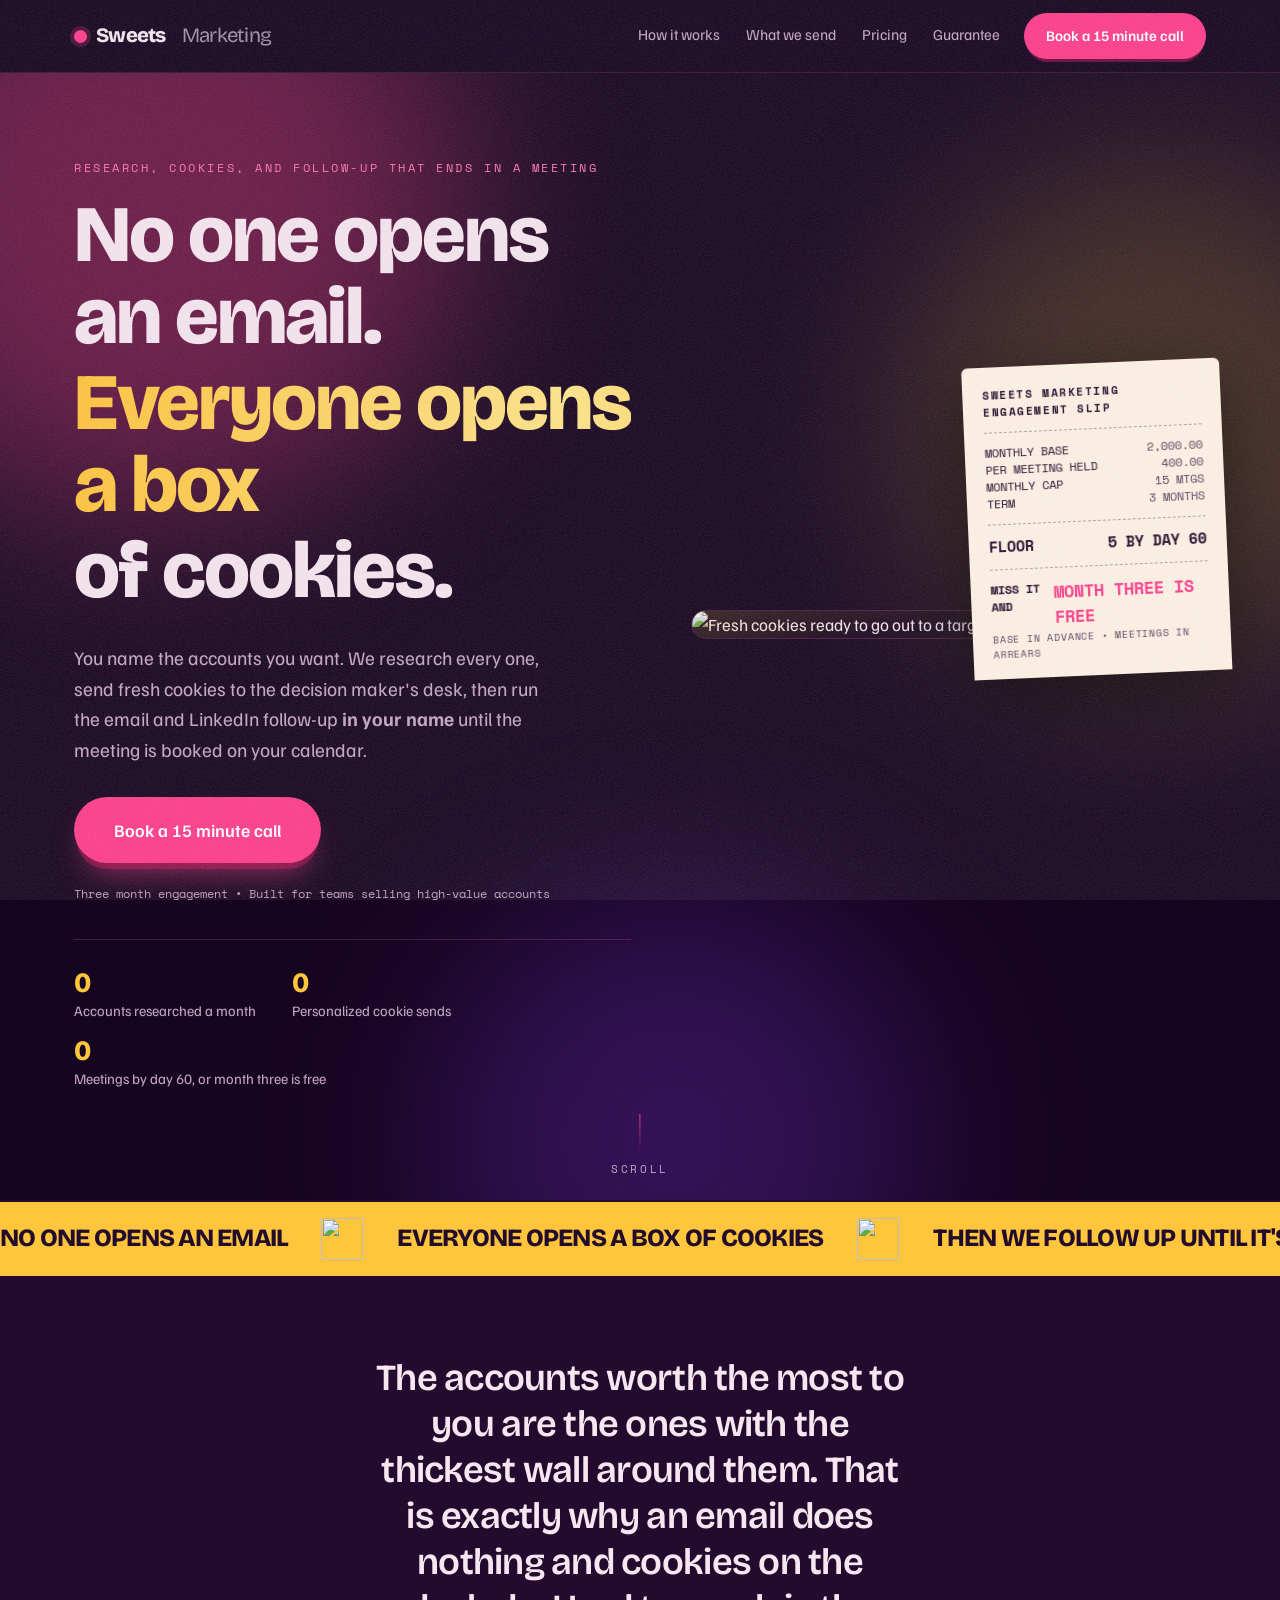
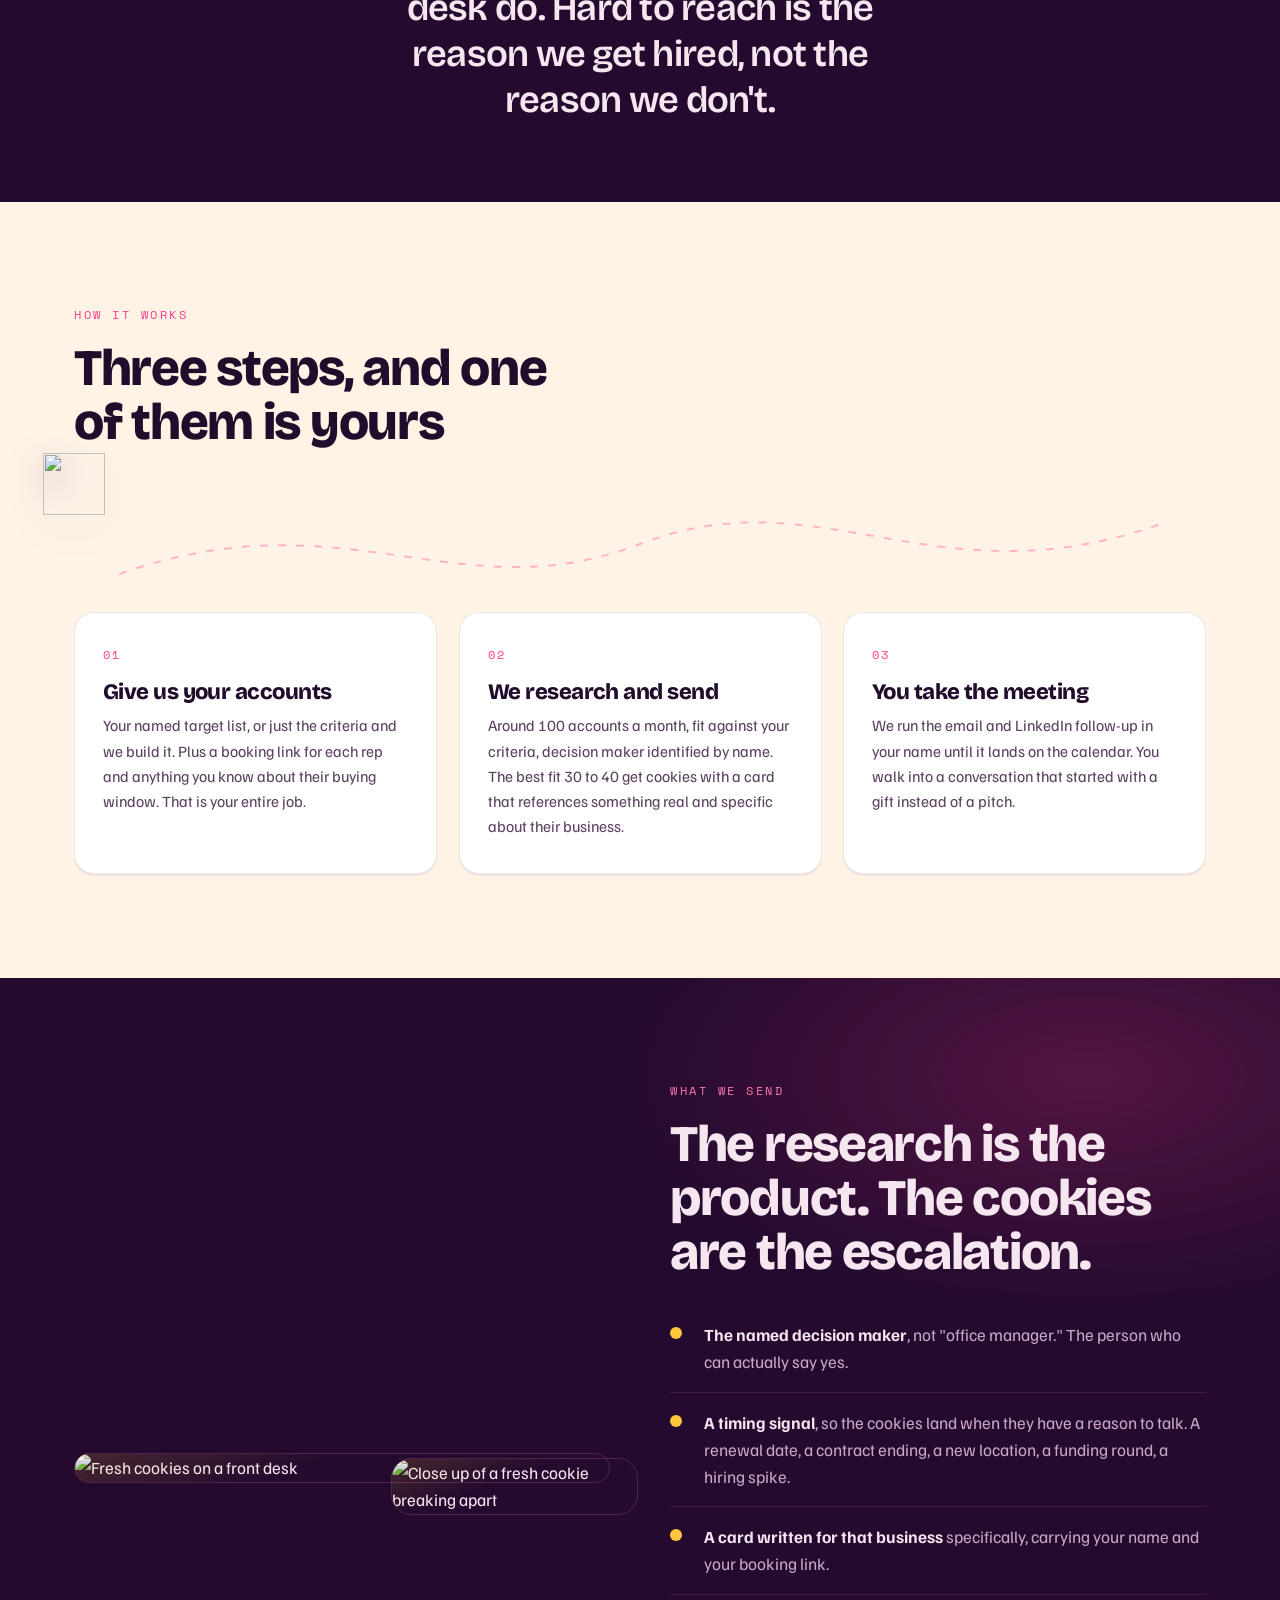
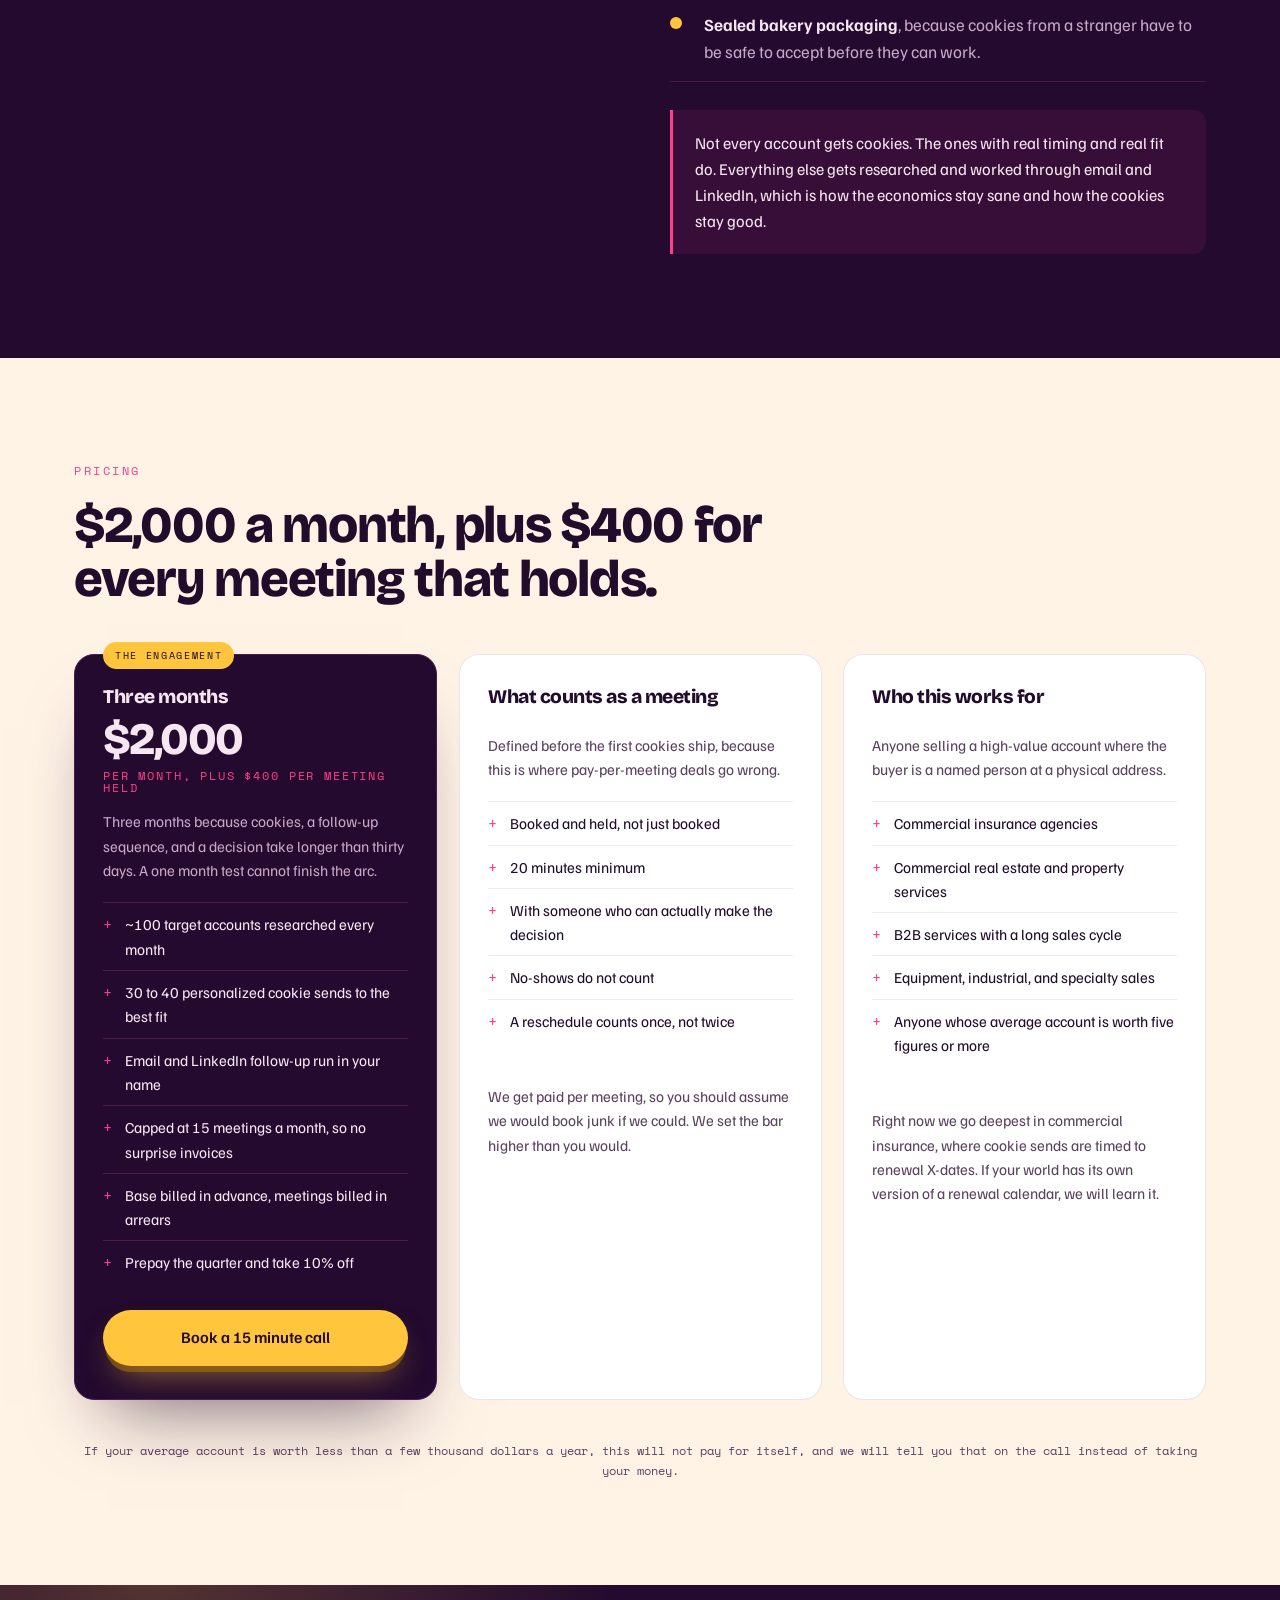
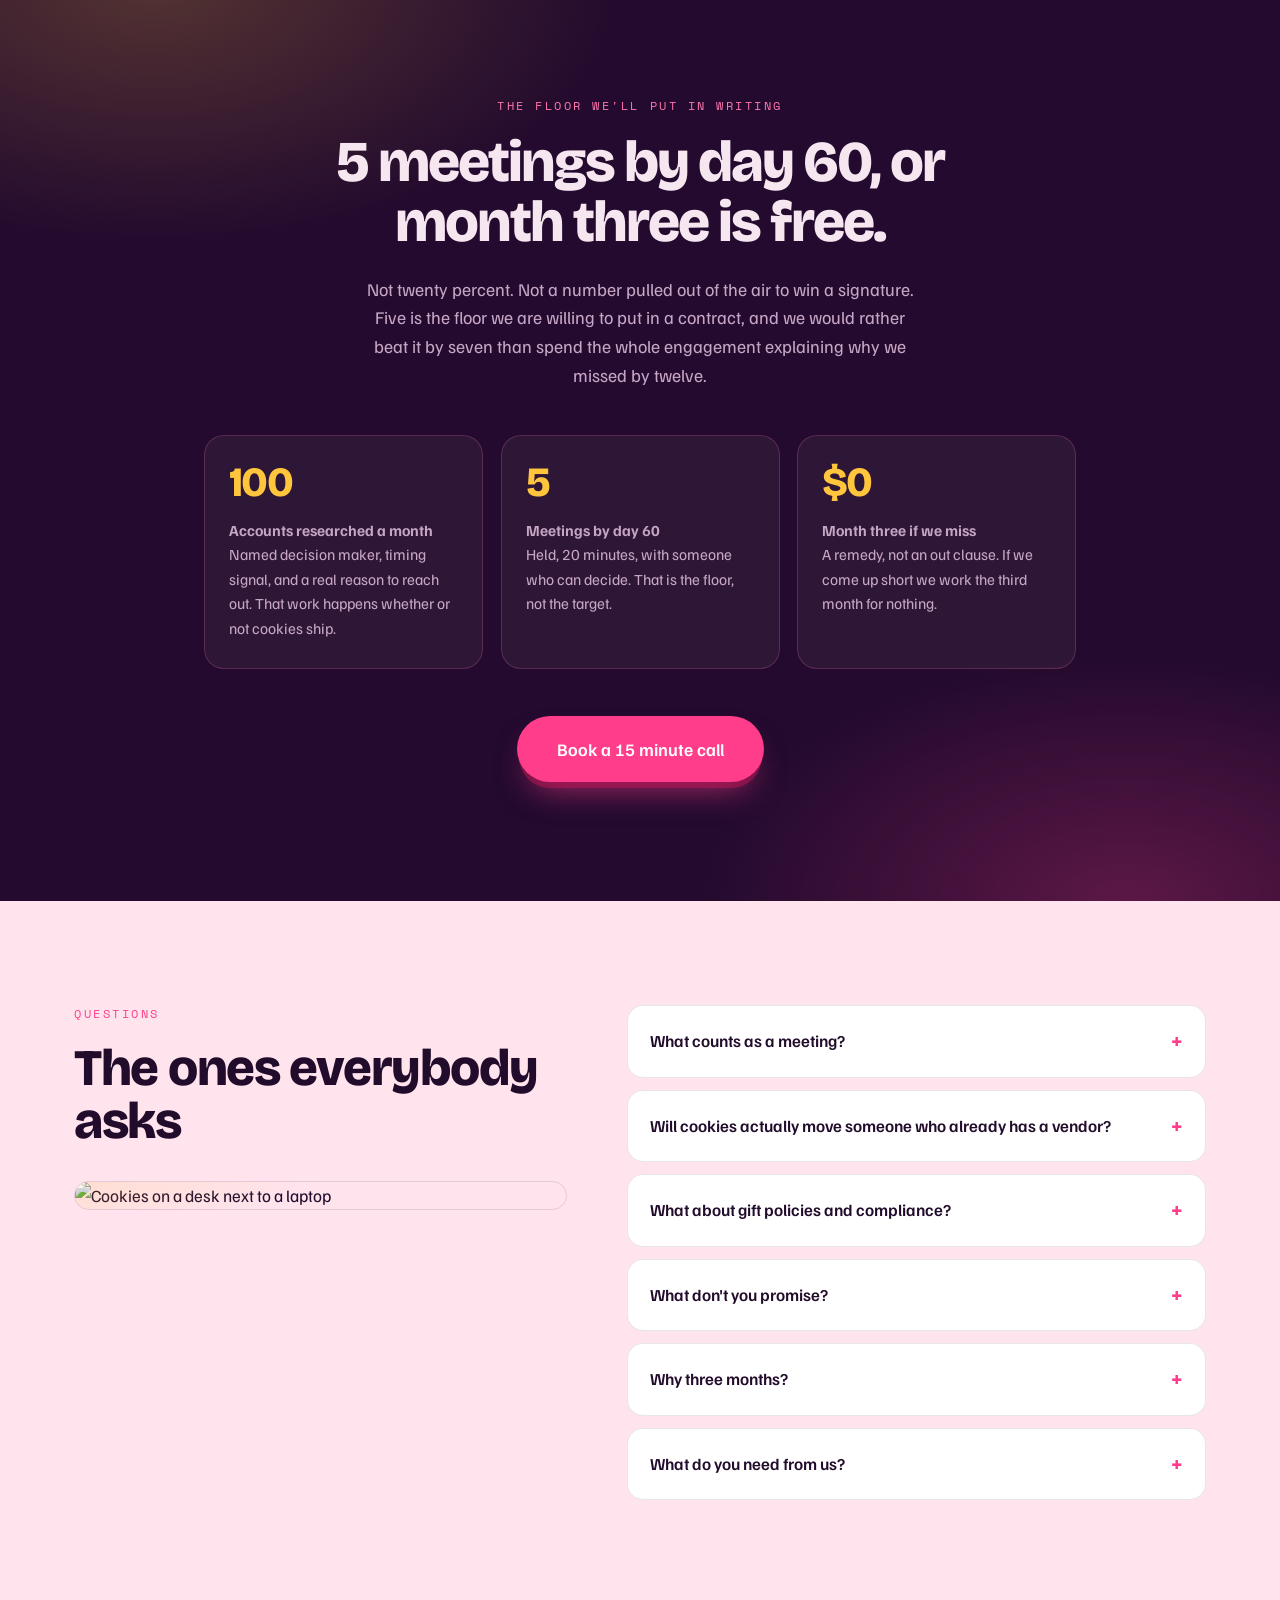
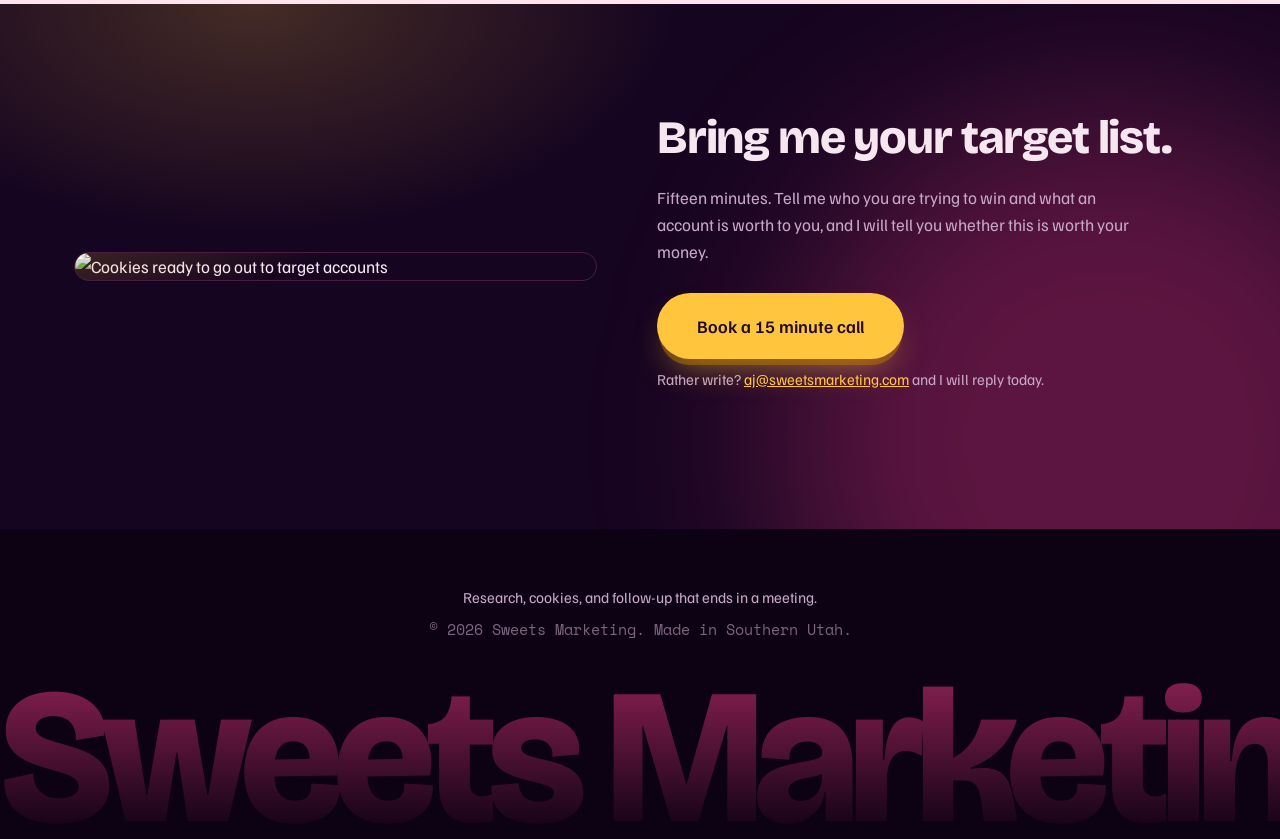
==== commit 5b65bccf: "Revise marketing copy for sweets campaigns Updated marketing content to emphasize cookies in campaig" ====
--- a/sweets-marketing/index.html
+++ b/sweets-marketing/index.html
@@ -3,10 +3,10 @@
 <head>
 <meta charset="utf-8">
 <meta name="viewport" content="width=device-width, initial-scale=1">
-<title>Sweets Marketing | Pre-renewal campaigns for independent insurance agencies</title>
-<meta name="description" content="We research your target commercial accounts, land a personalized box on the owner's desk 90 days before their X-date, and run the follow-up in your name until the meeting is on your producer's calendar.">
-<meta property="og:title" content="Sweets Marketing — Win the renewal before the incumbent knows it's a race">
-<meta property="og:description" content="Pre-renewal X-date campaigns for independent commercial insurance agencies. Research, a box on the owner's desk 90 days out, and follow-up run in your name.">
+<title>Sweets Marketing | We book meetings with cookies and follow-up</title>
+<meta name="description" content="You name the accounts. We research every one, send fresh cookies to the decision maker's desk, then run the email and LinkedIn follow-up in your name until the meeting is on your calendar.">
+<meta property="og:title" content="Sweets Marketing — No one opens an email. Everyone opens a box of cookies.">
+<meta property="og:description" content="Research, fresh cookies on the decision maker's desk, and follow-up run in your name until the meeting is booked. $2,000 a month plus $400 per meeting held.">
 <meta property="og:type" content="website">
 <link rel="icon" href="favicon.svg" type="image/svg+xml">
 <link rel="preconnect" href="https://fonts.googleapis.com">
@@ -52,7 +52,7 @@
       <a href="#pricing">Pricing</a>
       <a href="#guarantee">Guarantee</a>
     </nav>
-    <!-- PLACEHOLDER: swap in your real number everywhere you see 4350000000 -->
+    <!-- PLACEHOLDER: swap 4350000000 for your real number everywhere it appears -->
     <a class="btn btn-small" href="tel:+14350000000" data-magnet><span>Book a 15 minute call</span></a>
   </div>
 </header>
@@ -77,33 +77,33 @@
 
     <div class="shell hero-grid">
       <div class="hero-copy">
-        <p class="eyebrow" data-fade>Pre-renewal campaigns for commercial agencies</p>
+        <p class="eyebrow" data-fade>Research, cookies, and follow-up that ends in a meeting</p>
 
         <h1 class="hero-title">
-          <span class="line"><span class="line-in">Win the renewal</span></span>
-          <span class="line"><span class="line-in hl">before the incumbent</span></span>
-          <span class="line"><span class="line-in">knows it's a race.</span></span>
+          <span class="line"><span class="line-in">No one opens an email.</span></span>
+          <span class="line"><span class="line-in hl">Everyone opens a box</span></span>
+          <span class="line"><span class="line-in">of cookies.</span></span>
         </h1>
 
         <p class="lede" data-fade>
-          You give us your target commercial accounts and their X-dates. We research every one, put a personalized box on the owner's desk 90 days out, then run the email and LinkedIn follow-up <b>in your name</b> until the meeting is booked on your producer's calendar.
+          You name the accounts you want. We research every one, send fresh cookies to the decision maker's desk, then run the email and LinkedIn follow-up <b>in your name</b> until the meeting is booked on your calendar.
         </p>
 
         <div class="hero-cta" data-fade>
           <a class="btn btn-lg" href="tel:+14350000000" data-magnet><span>Book a 15 minute call</span></a>
-          <p class="hero-cta-note">Three month engagement • Independent commercial agencies, 3 to 25 people</p>
+          <p class="hero-cta-note">Three month engagement • Built for teams selling high-value accounts</p>
         </div>
 
         <ul class="hero-marks" data-fade>
-          <li><strong data-count="90" data-suffix="">0</strong> Days out from the X-date</li>
           <li><strong data-count="100" data-suffix="">0</strong> Accounts researched a month</li>
+          <li><strong data-count="40" data-suffix="">0</strong> Personalized cookie sends</li>
           <li><strong data-count="5" data-suffix="">0</strong> Meetings by day 60, or month three is free</li>
         </ul>
       </div>
 
       <div class="hero-visual">
         <div class="hero-frame" data-reveal>
-          <img class="hero-img" src="https://d8j0ntlcm91z4.cloudfront.net/user_3GlxtuR31GnnSqn9fHPKVo3DxuT/hf_20260804_170503_28b94e20-8cf7-42d7-bd3f-cec76562b322.png" alt="A personalized box ready to go out to a target commercial account">
+          <img class="hero-img" src="https://d8j0ntlcm91z4.cloudfront.net/user_3GlxtuR31GnnSqn9fHPKVo3DxuT/hf_20260804_170503_28b94e20-8cf7-42d7-bd3f-cec76562b322.png" alt="Fresh cookies ready to go out to a target account">
         </div>
 
         <div class="ticket" data-tilt aria-label="Engagement summary">
@@ -134,14 +134,14 @@
   <div class="marquee" id="marquee" aria-hidden="true">
     <div class="marquee-track" id="marquee-track">
       <div class="marquee-set">
-        <span>Win the renewal before the incumbent knows it's a race</span><img src="https://d8j0ntlcm91z4.cloudfront.net/user_3GlxtuR31GnnSqn9fHPKVo3DxuT/hf_20260804_172902_8c42ba6e-61e8-413e-8ecc-aa23f983bc54.png" alt="">
-        <span>Ninety days out, not thirty</span><img src="https://d8j0ntlcm91z4.cloudfront.net/user_3GlxtuR31GnnSqn9fHPKVo3DxuT/hf_20260804_172912_1558d1ab-7e1f-42d1-8934-46a6694769d1.png" alt="">
-        <span>Let me bid your renewal</span><img src="https://d8j0ntlcm91z4.cloudfront.net/user_3GlxtuR31GnnSqn9fHPKVo3DxuT/hf_20260804_172916_f8839bfc-f475-4c8d-8e52-e5a1a3b38341.png" alt="">
+        <span>No one opens an email</span><img src="https://d8j0ntlcm91z4.cloudfront.net/user_3GlxtuR31GnnSqn9fHPKVo3DxuT/hf_20260804_172902_8c42ba6e-61e8-413e-8ecc-aa23f983bc54.png" alt="">
+        <span>Everyone opens a box of cookies</span><img src="https://d8j0ntlcm91z4.cloudfront.net/user_3GlxtuR31GnnSqn9fHPKVo3DxuT/hf_20260804_172912_1558d1ab-7e1f-42d1-8934-46a6694769d1.png" alt="">
+        <span>Then we follow up until it's booked</span><img src="https://d8j0ntlcm91z4.cloudfront.net/user_3GlxtuR31GnnSqn9fHPKVo3DxuT/hf_20260804_172916_f8839bfc-f475-4c8d-8e52-e5a1a3b38341.png" alt="">
       </div>
       <div class="marquee-set">
-        <span>Win the renewal before the incumbent knows it's a race</span><img src="https://d8j0ntlcm91z4.cloudfront.net/user_3GlxtuR31GnnSqn9fHPKVo3DxuT/hf_20260804_172902_8c42ba6e-61e8-413e-8ecc-aa23f983bc54.png" alt="">
-        <span>Ninety days out, not thirty</span><img src="https://d8j0ntlcm91z4.cloudfront.net/user_3GlxtuR31GnnSqn9fHPKVo3DxuT/hf_20260804_172912_1558d1ab-7e1f-42d1-8934-46a6694769d1.png" alt="">
-        <span>Let me bid your renewal</span><img src="https://d8j0ntlcm91z4.cloudfront.net/user_3GlxtuR31GnnSqn9fHPKVo3DxuT/hf_20260804_172916_f8839bfc-f475-4c8d-8e52-e5a1a3b38341.png" alt="">
+        <span>No one opens an email</span><img src="https://d8j0ntlcm91z4.cloudfront.net/user_3GlxtuR31GnnSqn9fHPKVo3DxuT/hf_20260804_172902_8c42ba6e-61e8-413e-8ecc-aa23f983bc54.png" alt="">
+        <span>Everyone opens a box of cookies</span><img src="https://d8j0ntlcm91z4.cloudfront.net/user_3GlxtuR31GnnSqn9fHPKVo3DxuT/hf_20260804_172912_1558d1ab-7e1f-42d1-8934-46a6694769d1.png" alt="">
+        <span>Then we follow up until it's booked</span><img src="https://d8j0ntlcm91z4.cloudfront.net/user_3GlxtuR31GnnSqn9fHPKVo3DxuT/hf_20260804_172916_f8839bfc-f475-4c8d-8e52-e5a1a3b38341.png" alt="">
       </div>
     </div>
   </div>
@@ -150,7 +150,7 @@
   <section class="band">
     <div class="shell">
       <p class="band-line" data-split>
-        Commercial insurance is sticky. That is exactly why an email does nothing and a box on the owner's desk does. Sticky is the reason you get hired, not the reason you don't.
+        The accounts worth the most to you are the ones with the thickest wall around them. That is exactly why an email does nothing and cookies on the desk do. Hard to reach is the reason we get hired, not the reason we don't.
       </p>
     </div>
   </section>
@@ -172,18 +172,18 @@
         <ol class="steps">
           <li class="step" data-tilt>
             <span class="step-num">01</span>
-            <h3>Give us your targets</h3>
-            <p>Your ICP, the commercial accounts you want, and their X-dates wherever you have them. A booking link for each producer. That is your entire job.</p>
+            <h3>Give us your accounts</h3>
+            <p>Your named target list, or just the criteria and we build it. Plus a booking link for each rep and anything you know about their buying window. That is your entire job.</p>
           </li>
           <li class="step" data-tilt>
             <span class="step-num">02</span>
             <h3>We research and send</h3>
-            <p>Around 100 accounts a month, fit against your criteria, decision maker identified by name. The best fit 30 to 40 with the nearest renewals get a box with a card that references something real about their business.</p>
+            <p>Around 100 accounts a month, fit against your criteria, decision maker identified by name. The best fit 30 to 40 get cookies with a card that references something real and specific about their business.</p>
           </li>
           <li class="step" data-tilt>
             <span class="step-num">03</span>
-            <h3>Your producer takes the meeting</h3>
-            <p>We run the email and LinkedIn follow-up in your name until it's on the calendar. The ask is never "switch to us." It's "let me bid your renewal."</p>
+            <h3>You take the meeting</h3>
+            <p>We run the email and LinkedIn follow-up in your name until it lands on the calendar. You walk into a conversation that started with a gift instead of a pitch.</p>
           </li>
         </ol>
       </div>
@@ -196,7 +196,7 @@
     <div class="shell box-grid">
       <div class="box-media">
         <div class="hero-frame" data-reveal>
-          <img src="https://d8j0ntlcm91z4.cloudfront.net/user_3GlxtuR31GnnSqn9fHPKVo3DxuT/hf_20260804_170503_af47d440-0a0b-48b2-971e-ca4f7b4da004.png" alt="An open bakery box on a business owner's front desk">
+          <img src="https://d8j0ntlcm91z4.cloudfront.net/user_3GlxtuR31GnnSqn9fHPKVo3DxuT/hf_20260804_170503_af47d440-0a0b-48b2-971e-ca4f7b4da004.png" alt="Fresh cookies on a front desk">
         </div>
         <div class="hero-frame box-media-small" data-reveal>
           <img src="https://d8j0ntlcm91z4.cloudfront.net/user_3GlxtuR31GnnSqn9fHPKVo3DxuT/hf_20260804_170503_6a5fad63-2c17-450f-860f-5d8840170157.png" alt="Close up of a fresh cookie breaking apart">
@@ -204,15 +204,15 @@
       </div>
       <div class="box-copy">
         <p class="eyebrow" data-fade>What we send</p>
-        <h2 class="section-title" data-split>The research is the product. The box is the escalation.</h2>
+        <h2 class="section-title" data-split>The research is the product. The cookies are the escalation.</h2>
         <ul class="box-list">
-          <li data-fade><b>The named decision maker</b>, not "office manager." The person who can actually approve a quote.</li>
-          <li data-fade><b>The X-date where it exists</b>, and a coverage trigger where it doesn't. New DOT authority, new contractor license, new building, new headcount.</li>
-          <li data-fade><b>A card written for that business</b> specifically, carrying your agency's name and your producer's booking link.</li>
-          <li data-fade><b>Sealed bakery packaging</b>, because a gift from a stranger has to be safe to accept before it can work.</li>
+          <li data-fade><b>The named decision maker</b>, not "office manager." The person who can actually say yes.</li>
+          <li data-fade><b>A timing signal</b>, so the cookies land when they have a reason to talk. A renewal date, a contract ending, a new location, a funding round, a hiring spike.</li>
+          <li data-fade><b>A card written for that business</b> specifically, carrying your name and your booking link.</li>
+          <li data-fade><b>Sealed bakery packaging</b>, because cookies from a stranger have to be safe to accept before they can work.</li>
         </ul>
         <p class="box-kicker" data-fade>
-          Not every account gets a box. The ones with the nearest renewal and the best fit do. That is what keeps the merchandise value inside Utah's promotional item rules, and it is what keeps the whole thing worth doing.
+          Not every account gets cookies. The ones with real timing and real fit do. Everything else gets researched and worked through email and LinkedIn, which is how the economics stay sane and how the cookies stay good.
         </p>
       </div>
     </div>
@@ -230,10 +230,10 @@
           <img class="plan-cake" src="https://d8j0ntlcm91z4.cloudfront.net/user_3GlxtuR31GnnSqn9fHPKVo3DxuT/hf_20260804_172912_1558d1ab-7e1f-42d1-8934-46a6694769d1.png" alt="" aria-hidden="true">
           <h3 class="plan-name">Three months</h3>
           <p class="plan-price">$2,000<span>per month, plus $400 per meeting held</span></p>
-          <p class="plan-sub">Three months because that is how long a renewal cycle takes. A one month test cannot finish the arc.</p>
+          <p class="plan-sub">Three months because cookies, a follow-up sequence, and a decision take longer than thirty days. A one month test cannot finish the arc.</p>
           <ul class="plan-list">
             <li>~100 target accounts researched every month</li>
-            <li>30 to 40 personalized boxes to the nearest renewals</li>
+            <li>30 to 40 personalized cookie sends to the best fit</li>
             <li>Email and LinkedIn follow-up run in your name</li>
             <li>Capped at 15 meetings a month, so no surprise invoices</li>
             <li>Base billed in advance, meetings billed in arrears</li>
@@ -244,11 +244,11 @@
 
         <article class="plan" data-tilt>
           <h3 class="plan-name">What counts as a meeting</h3>
-          <p class="plan-sub">Defined before the first box ships, because this is where pay-per-meeting deals go wrong.</p>
+          <p class="plan-sub">Defined before the first cookies ship, because this is where pay-per-meeting deals go wrong.</p>
           <ul class="plan-list">
             <li>Booked and held, not just booked</li>
             <li>20 minutes minimum</li>
-            <li>With an owner or someone who can approve a quote</li>
+            <li>With someone who can actually make the decision</li>
             <li>No-shows do not count</li>
             <li>A reschedule counts once, not twice</li>
           </ul>
@@ -256,17 +256,19 @@
         </article>
 
         <article class="plan" data-tilt>
-          <h3 class="plan-name">What we don't promise</h3>
-          <p class="plan-sub">Written premium.</p>
+          <h3 class="plan-name">Who this works for</h3>
+          <p class="plan-sub">Anyone selling a high-value account where the buyer is a named person at a physical address.</p>
           <ul class="plan-list">
-            <li>We book the meeting</li>
-            <li>Your producer closes it</li>
-            <li>The policy cannot be written until the X-date, which may land after the engagement ends</li>
+            <li>Commercial insurance agencies</li>
+            <li>Commercial real estate and property services</li>
+            <li>B2B services with a long sales cycle</li>
+            <li>Equipment, industrial, and specialty sales</li>
+            <li>Anyone whose average account is worth five figures or more</li>
           </ul>
-          <p class="plan-sub">Anyone promising you bound premium inside 90 days is either misunderstanding your calendar or hoping you are.</p>
+          <p class="plan-sub">Right now we go deepest in commercial insurance, where cookie sends are timed to renewal X-dates. If your world has its own version of a renewal calendar, we will learn it.</p>
         </article>
       </div>
-      <p class="pricing-fine" data-fade>Independent commercial P&amp;C agencies, 3 to 25 people. Not captives, not personal lines only.</p>
+      <p class="pricing-fine" data-fade>If your average account is worth less than a few thousand dollars a year, this will not pay for itself, and we will tell you that on the call instead of taking your money.</p>
     </div>
   </section>
 
@@ -285,13 +287,13 @@
 
     <div class="guarantee-grid">
       <div class="gcard" data-tilt>
-        <span class="gcard-num">90</span>
-        <p><b>Days ahead of the X-date</b><br>The box lands 90 to 120 days out, while the incumbent is still months from thinking about the renewal.</p>
+        <span class="gcard-num">100</span>
+        <p><b>Accounts researched a month</b><br>Named decision maker, timing signal, and a real reason to reach out. That work happens whether or not cookies ship.</p>
       </div>
 
       <div class="gcard" data-tilt>
         <span class="gcard-num">5</span>
-        <p><b>Meetings by day 60</b><br>Held, 20 minutes, with someone who can approve a quote. That is the floor, not the target.</p>
+        <p><b>Meetings by day 60</b><br>Held, 20 minutes, with someone who can decide. That is the floor, not the target.</p>
       </div>
 
       <div class="gcard" data-tilt>
@@ -314,35 +316,35 @@
     <div class="shell faq-grid">
       <div>
         <p class="eyebrow eyebrow-dark" data-fade>Questions</p>
-        <h2 class="section-title" data-split>The ones every agency owner asks</h2>
+        <h2 class="section-title" data-split>The ones everybody asks</h2>
         <div class="hero-frame faq-img" data-reveal>
-          <img src="https://d8j0ntlcm91z4.cloudfront.net/user_3GlxtuR31GnnSqn9fHPKVo3DxuT/hf_20260804_170503_d6365096-815d-4d99-bb5e-4ed718510445.png" alt="A box on a business owner's desk next to a laptop">
+          <img src="https://d8j0ntlcm91z4.cloudfront.net/user_3GlxtuR31GnnSqn9fHPKVo3DxuT/hf_20260804_170503_d6365096-815d-4d99-bb5e-4ed718510445.png" alt="Cookies on a desk next to a laptop">
         </div>
       </div>
       <div class="faq-list">
         <details data-fade>
-          <summary>Doesn't this violate rebating rules?</summary>
-          <div class="faq-body"><p>The merchandise value stays under Utah's threshold for promotional items, nothing in the box is contingent on anyone buying anything, and every account that fits your stated criteria gets the same treatment whether they quote or not. Your agency's card goes inside. Run it past your own carrier guidelines and compliance, and we will adjust the criteria to whatever they require.</p></div>
-        </details>
-        <details data-fade>
           <summary>What counts as a meeting?</summary>
-          <div class="faq-body"><p>Booked and held, 20 minutes minimum, with an owner or a person authorized to approve a quote. No-shows do not count. A reschedule counts once, not twice.</p></div>
-        </details>
-        <details data-fade>
-          <summary>Commercial is relationship driven. Will this actually move anyone?</summary>
-          <div class="faq-body"><p>That is the reason it works. Everyone else emails and gets deleted. You show up on the desk 90 days early asking for nothing except permission to bid. Most owners quietly suspect they are overpaying and nobody has asked them in years.</p></div>
+          <div class="faq-body"><p>Booked and held, 20 minutes minimum, with a person who can actually make the decision. No-shows do not count. A reschedule counts once, not twice.</p></div>
+        </details>
+        <details data-fade>
+          <summary>Will cookies actually move someone who already has a vendor?</summary>
+          <div class="faq-body"><p>That is the reason it works. Everyone else emails and gets deleted. You show up on the desk months early asking for nothing except a look. Most buyers quietly suspect they are overpaying and nobody has asked them in years.</p></div>
+        </details>
+        <details data-fade>
+          <summary>What about gift policies and compliance?</summary>
+          <div class="faq-body"><p>We keep the merchandise value low enough to sit inside standard corporate gift limits, nothing is contingent on anyone buying anything, and every account that fits your stated criteria gets the same treatment whether they buy or not. Regulated industries have their own rules on top of that. Insurance has anti-rebating limits, healthcare has the Sunshine Act, government buyers have their own. Tell us your world and we will build the criteria to fit it, or tell you honestly that we are the wrong fit.</p></div>
+        </details>
+        <details data-fade>
+          <summary>What don't you promise?</summary>
+          <div class="faq-body"><p>Closed business. We book the meeting and you close it, and in a lot of industries the contract cannot even be signed until a date that falls after our engagement ends. Anyone promising you signed revenue inside 90 days is either misunderstanding your sales cycle or hoping you are.</p></div>
         </details>
         <details data-fade>
           <summary>Why three months?</summary>
-          <div class="faq-body"><p>A box lands 90 to 120 days before an X-date, follow-up runs two to three weeks after, and the meeting books inside that window. A one month engagement cannot complete the arc, so it would just be an expensive way to find out nothing.</p></div>
+          <div class="faq-body"><p>The cookies land, follow-up runs for two to three weeks, and the meeting books inside that window. Then it repeats with a fresh set of accounts. A one month engagement cannot complete the arc, so it would just be an expensive way to learn nothing.</p></div>
         </details>
         <details data-fade>
           <summary>What do you need from us?</summary>
-          <div class="faq-body"><p>Your ICP and target account criteria. X-dates wherever you have them. Named prospects if you have a list, criteria if you don't. A booking link for each producer. Permission to send email and LinkedIn touches in your name. And any accounts you want excluded.</p></div>
-        </details>
-        <details data-fade>
-          <summary>What is this replacing?</summary>
-          <div class="faq-body"><p>Usually a producer on a $50K draw with a 12 to 18 month ramp and a real chance of washing out, or you prospecting on your own nights and weekends. Compare it to that, not to nothing.</p></div>
+          <div class="faq-body"><p>Your ideal customer profile and target account criteria. Named accounts if you have a list, criteria if you don't. A booking link for each rep. Permission to send email and LinkedIn touches in your name. Any accounts you want excluded. And whatever you know about their buying calendar.</p></div>
         </details>
       </div>
     </div>
@@ -354,12 +356,12 @@
     <img class="cta-cake" id="cta-cake" src="https://d8j0ntlcm91z4.cloudfront.net/user_3GlxtuR31GnnSqn9fHPKVo3DxuT/hf_20260804_172925_a527936e-8e26-4553-9ed4-d4f470fb6cd8.png" alt="" aria-hidden="true">
     <div class="shell cta-inner">
       <div class="hero-frame cta-frame" data-reveal>
-        <img src="https://d8j0ntlcm91z4.cloudfront.net/user_3GlxtuR31GnnSqn9fHPKVo3DxuT/hf_20260804_170503_cc909a41-474c-4452-be23-ad6ce0b92c6b.png" alt="Boxes ready to go out to target accounts">
+        <img src="https://d8j0ntlcm91z4.cloudfront.net/user_3GlxtuR31GnnSqn9fHPKVo3DxuT/hf_20260804_170503_cc909a41-474c-4452-be23-ad6ce0b92c6b.png" alt="Cookies ready to go out to target accounts">
       </div>
       <div class="cta-copy">
         <h2 data-split>Bring me your target list.</h2>
         <p data-fade>
-          Fifteen minutes. Tell me what you are trying to win and when their X-dates fall, and I will tell you whether this is worth your money.
+          Fifteen minutes. Tell me who you are trying to win and what an account is worth to you, and I will tell you whether this is worth your money.
         </p>
 
         <a class="btn btn-alt btn-lg" href="tel:+14350000000" data-magnet><span>Book a 15 minute call</span></a>
@@ -373,7 +375,7 @@
 
 <footer class="foot">
   <div class="shell foot-inner">
-    <p class="foot-tag">Pre-renewal campaigns for independent commercial agencies.</p>
+    <p class="foot-tag">Research, cookies, and follow-up that ends in a meeting.</p>
     <p class="foot-fine">&copy; <span id="year">2026</span> Sweets Marketing. Made in Southern Utah.</p>
   </div>
   <div class="foot-giant" id="foot-giant" aria-hidden="true">Sweets Marketing</div>
